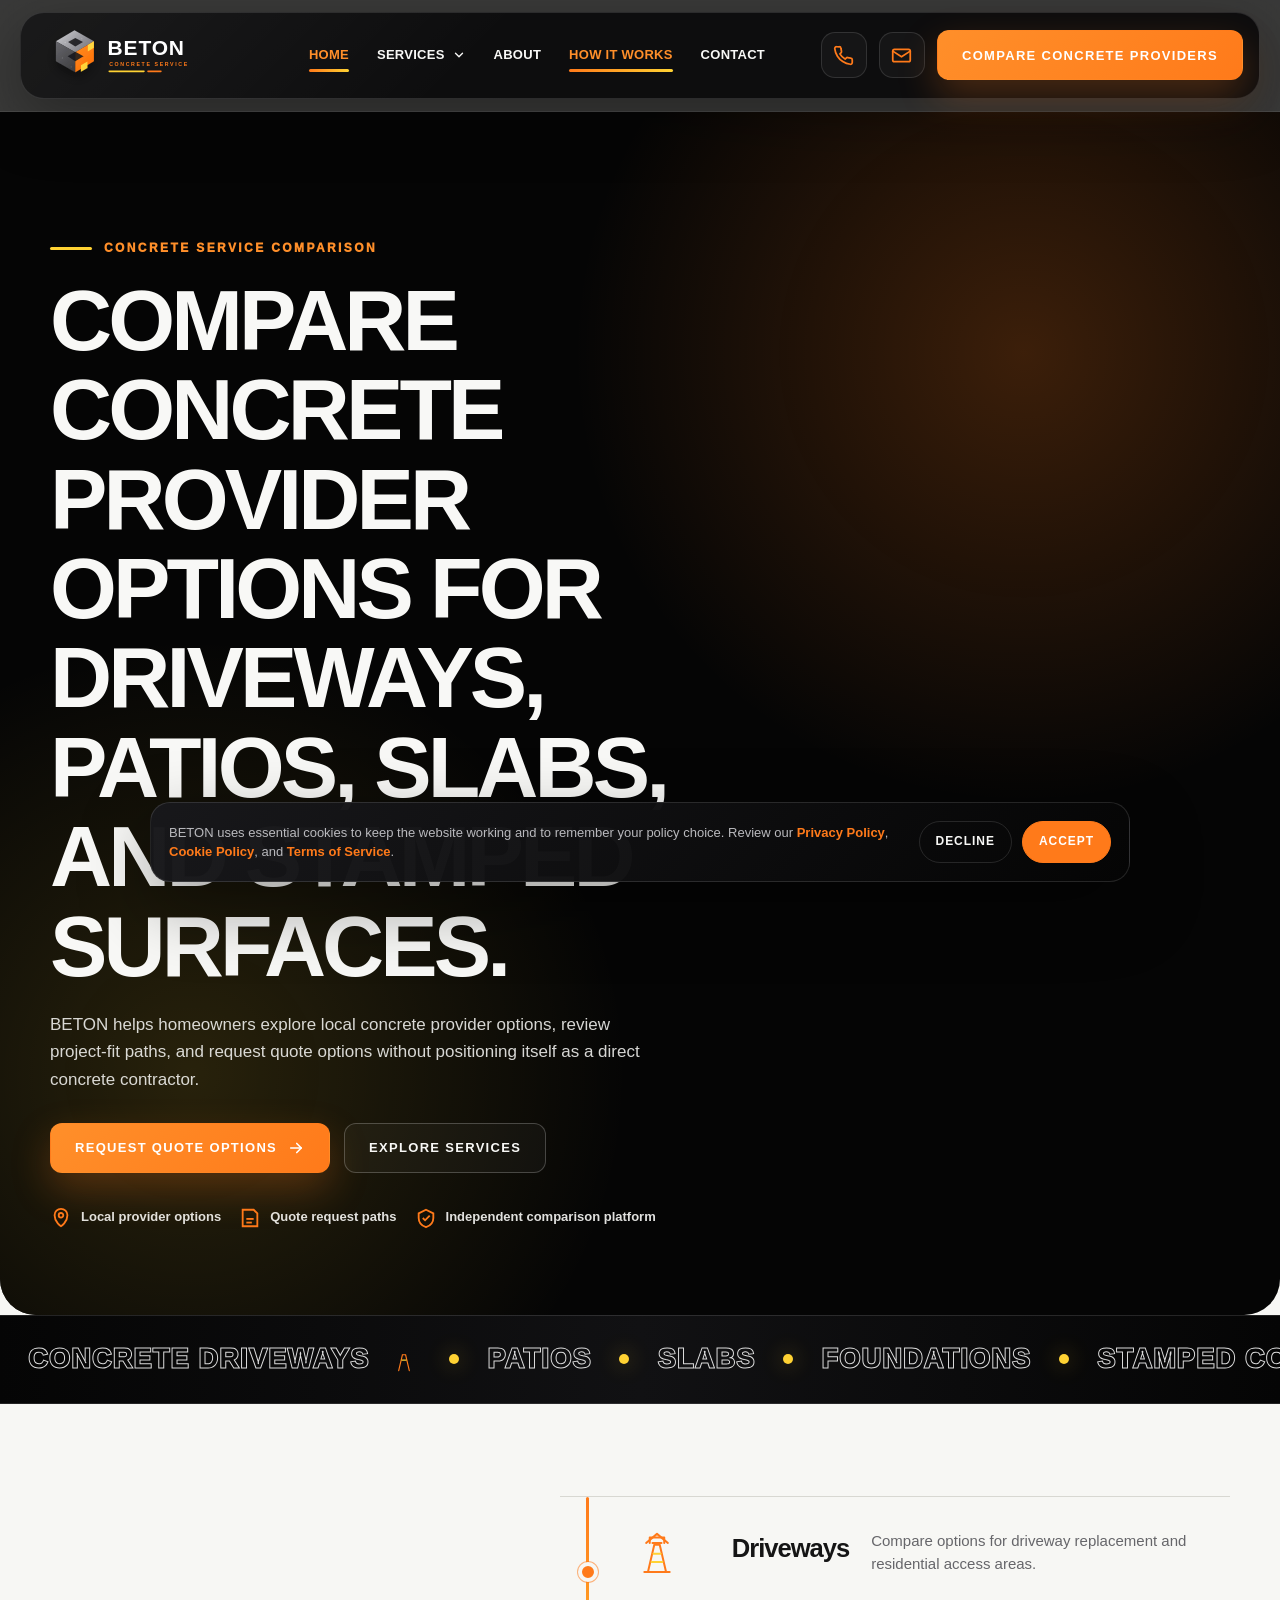
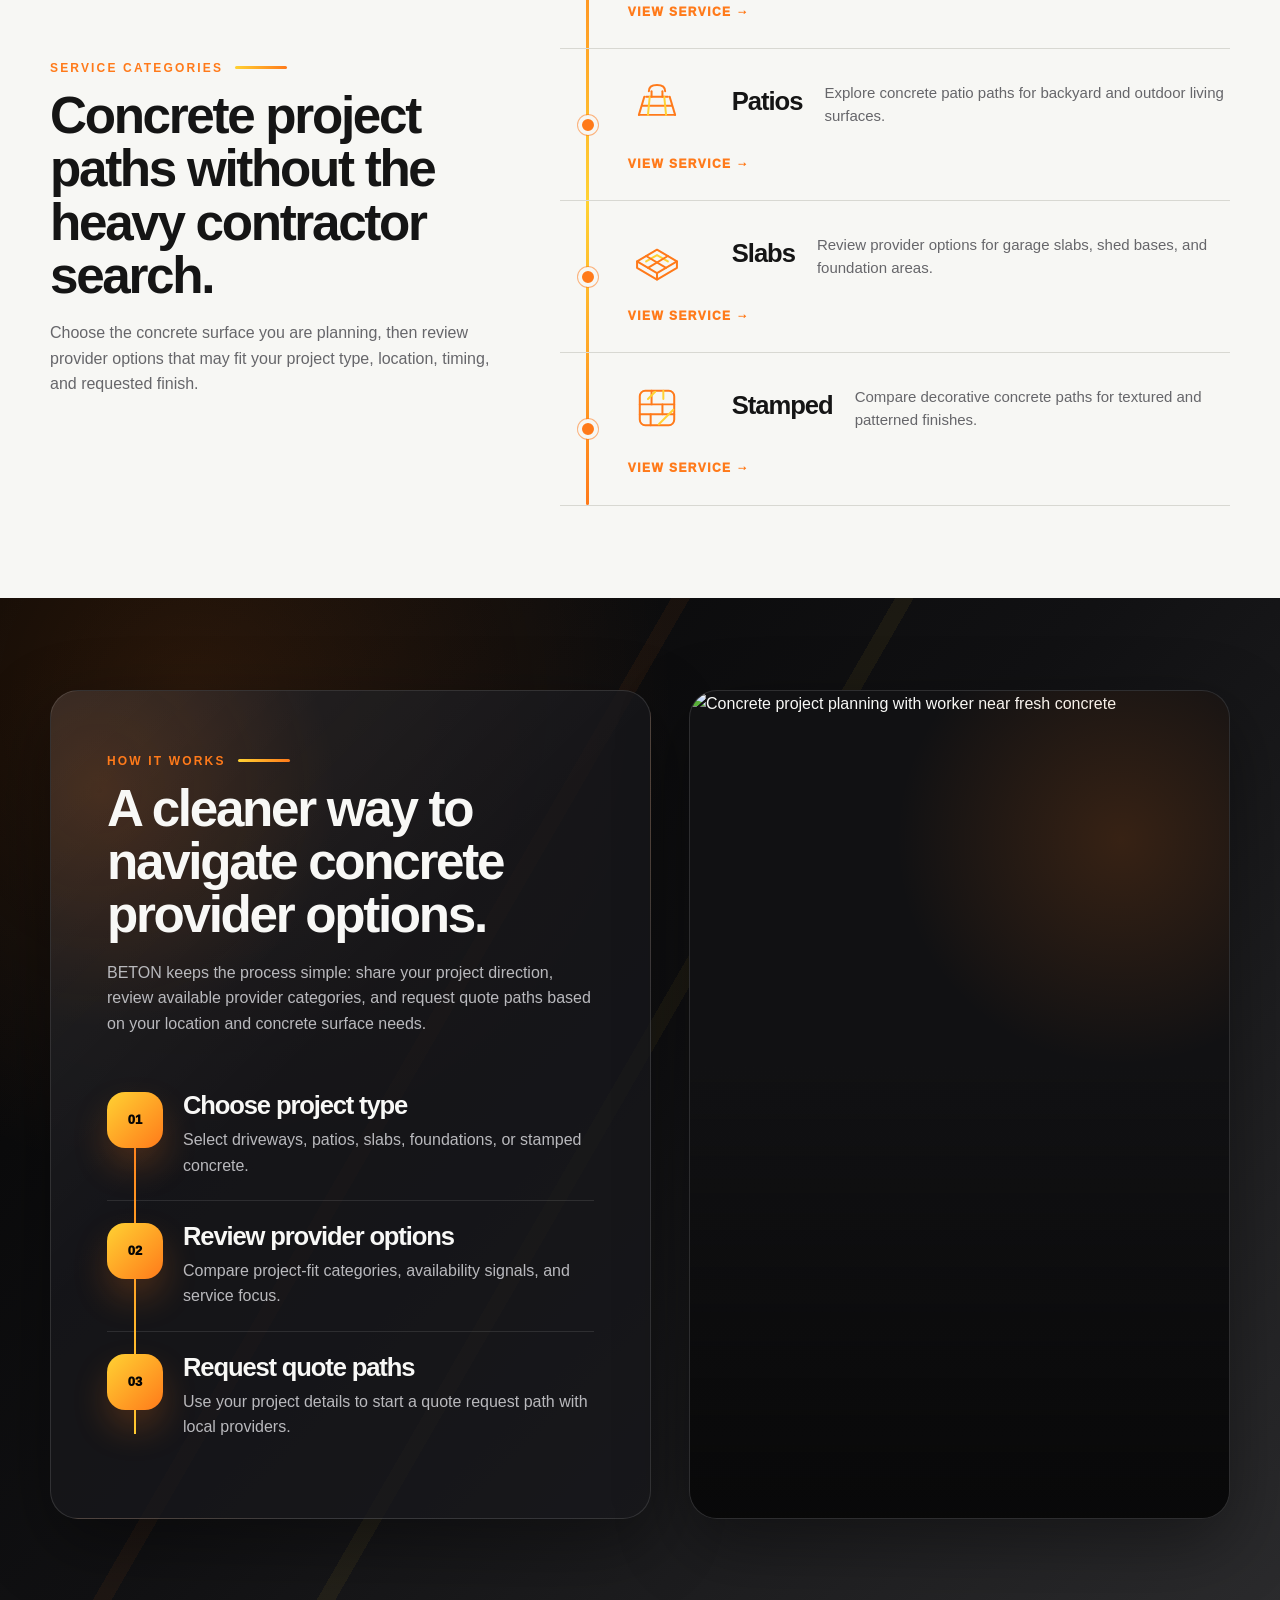
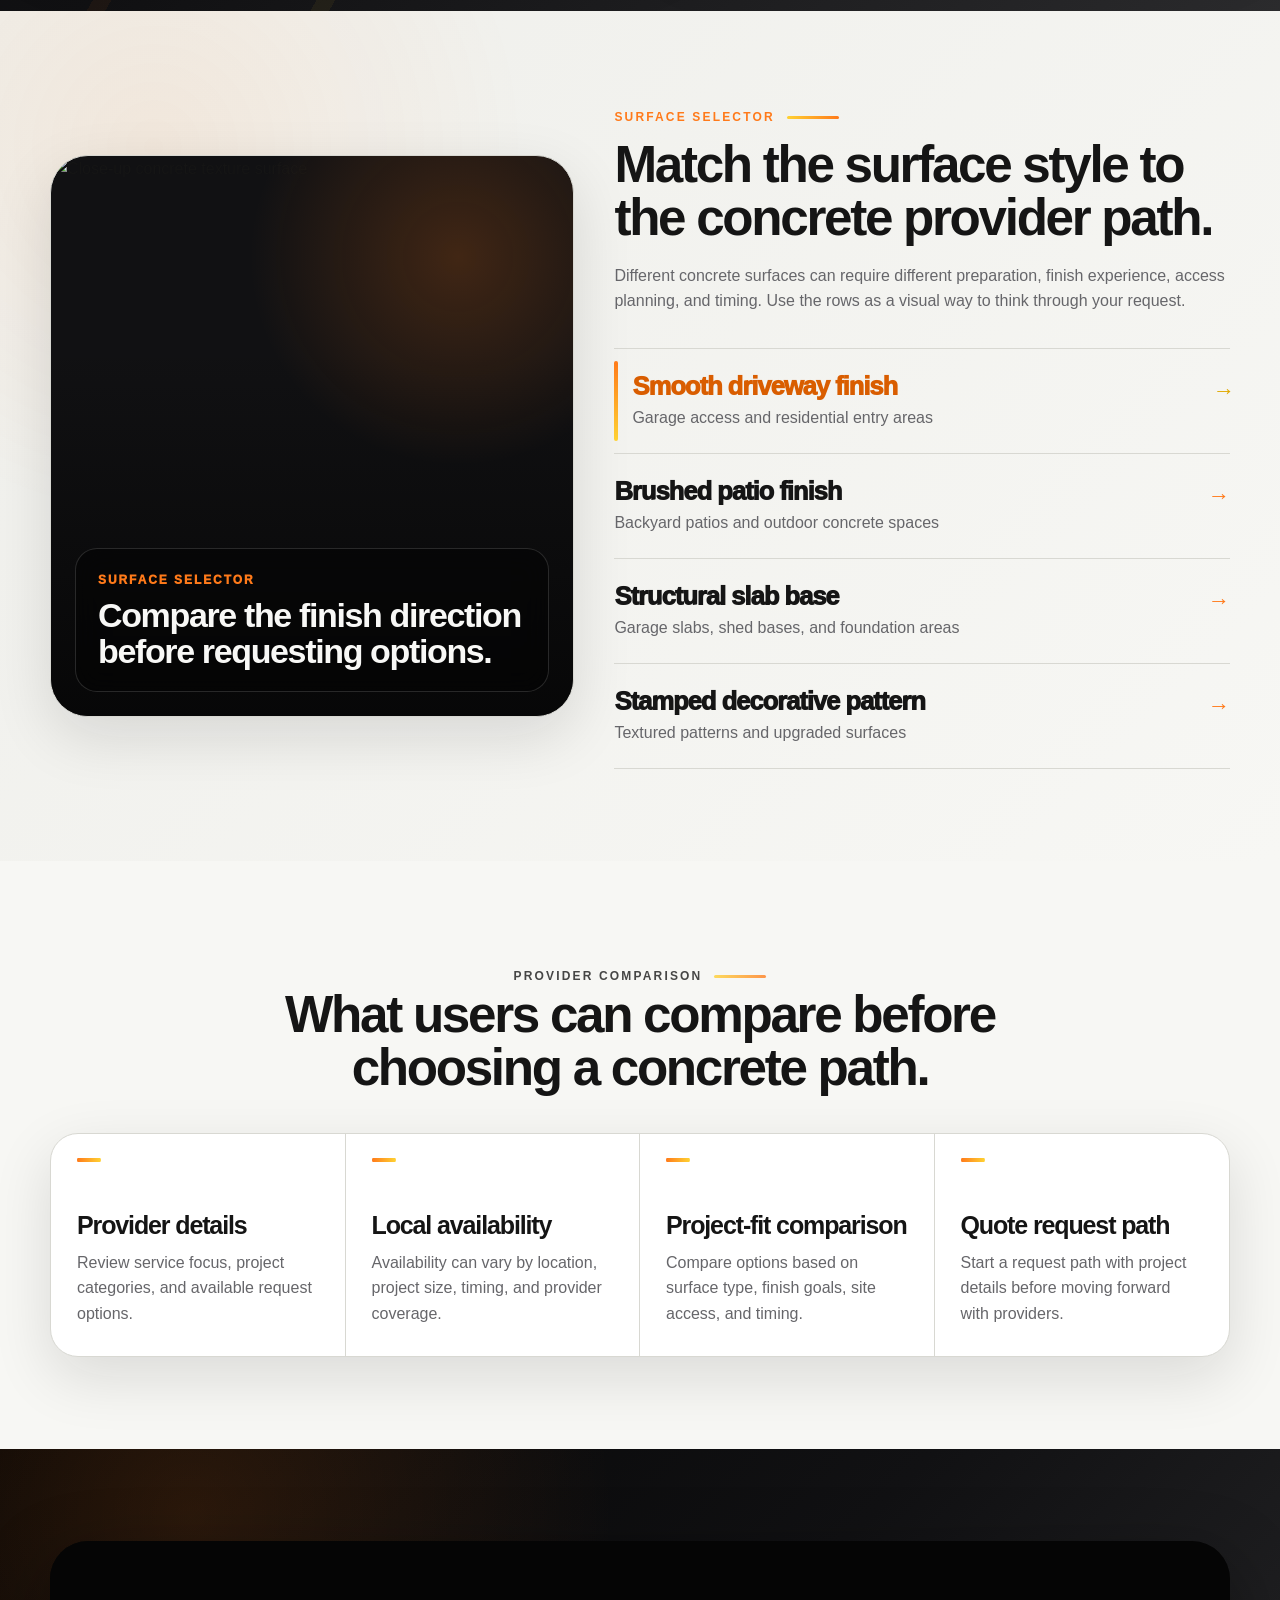
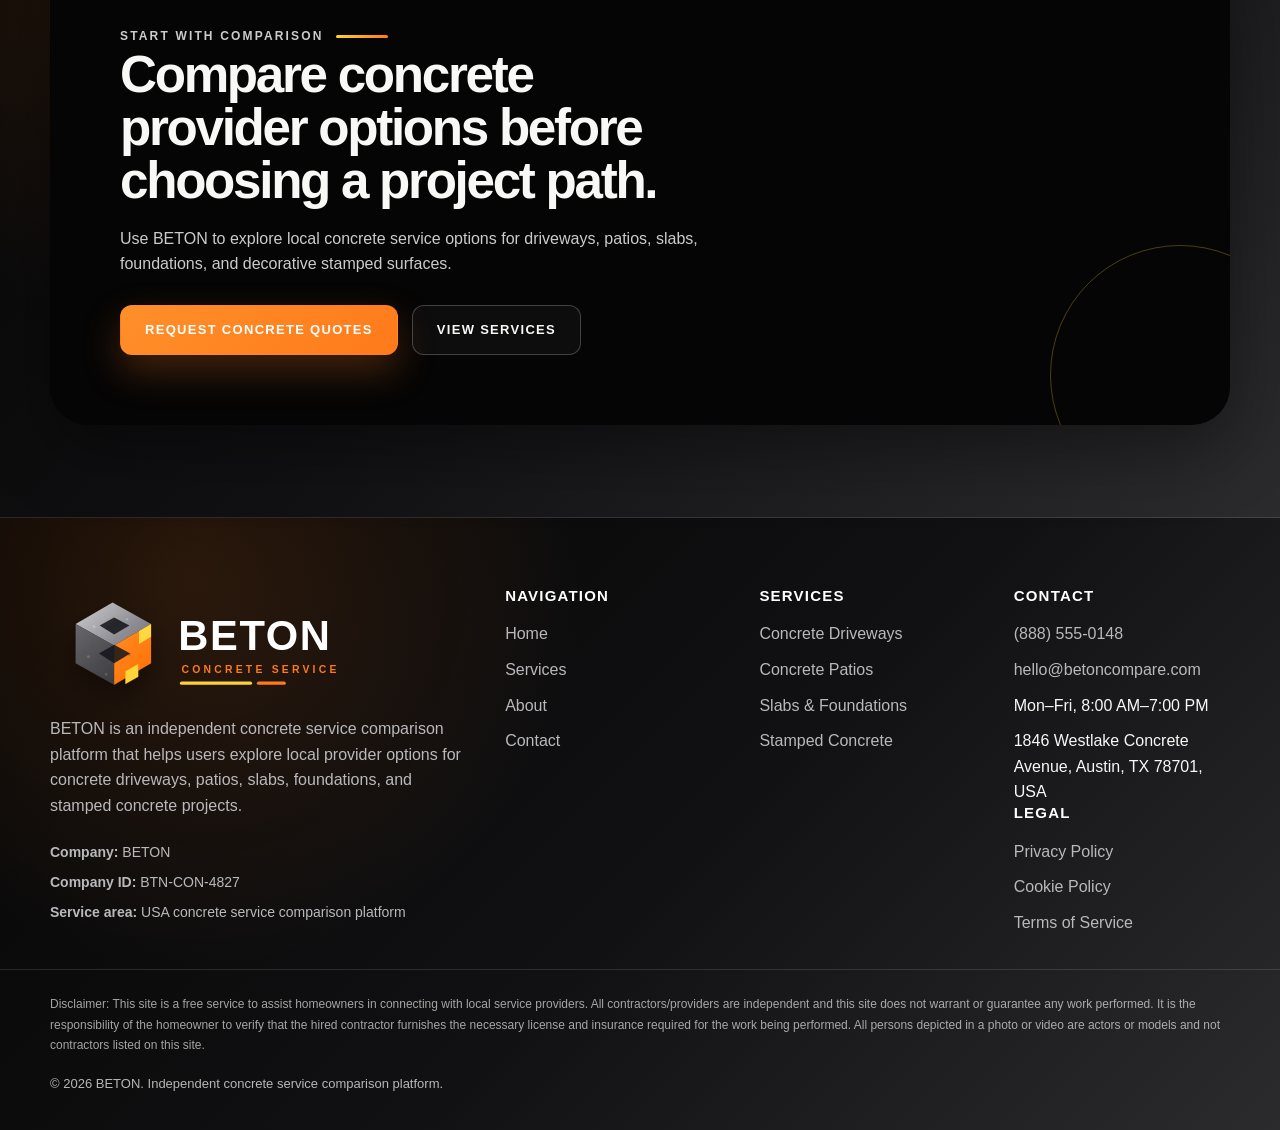
==== index.html @ c273b256 "add styles and js" ====
<!DOCTYPE html>
<html lang="en">

<head>
    <meta charset="UTF-8">
    <meta name="viewport" content="width=device-width, initial-scale=1.0">
    <title>BETON | Concrete Service Comparison Platform</title>
    <meta name="description"
        content="BETON is an independent concrete service comparison platform helping homeowners explore local provider options for driveways, patios, slabs, foundations, and stamped concrete.">

    <link rel="icon" href="assets/icons/favicon.svg" type="image/svg+xml">
    <link rel="stylesheet" href="css/style.css">
</head>

<body>
    <a class="skip-link" href="#main-content">Skip to content</a>

    <header class="site-header" aria-label="Main header">
        <div class="header-shell">
            <a class="site-logo" href="index.html" aria-label="BETON home">
                <img src="assets/icons/logo.svg" alt="BETON concrete service comparison platform logo">
            </a>

            <nav class="desktop-nav" aria-label="Main navigation">
                <a class="nav-link" href="index.html">Home</a>

                <div class="nav-dropdown">
                    <a class="nav-dropdown__button" href="services.html">
                        Services
                        <svg viewBox="0 0 24 24" aria-hidden="true">
                            <path d="M6 9L12 15L18 9" fill="none" stroke="currentColor" stroke-width="2.3"
                                stroke-linecap="round" stroke-linejoin="round" />
                        </svg>
                    </a>

                    <div class="nav-dropdown__menu" data-render-services="dropdown" aria-label="Concrete service links">
                    </div>
                </div>

                <a class="nav-link" href="about.html">About</a>
                <a class="nav-link" href="index.html#how-it-works">How It Works</a>
                <a class="nav-link" href="contact.html">Contact</a>
            </nav>

            <div class="header-actions">
                <a class="header-icon-btn" href="#" data-phone-link aria-label="Call BETON">
                    <svg viewBox="0 0 24 24" aria-hidden="true">
                        <path
                            d="M22 16.92V20A2 2 0 0 1 19.82 22A19.79 19.79 0 0 1 11.19 18.93A19.5 19.5 0 0 1 5.07 12.81A19.79 19.79 0 0 1 2 4.18A2 2 0 0 1 4 2H7.09A2 2 0 0 1 9.09 3.72L9.7 7.2A2 2 0 0 1 9.13 8.95L7.91 10.17A16 16 0 0 0 13.83 16.09L15.05 14.87A2 2 0 0 1 16.8 14.3L20.28 14.91A2 2 0 0 1 22 16.92Z"
                            fill="none" stroke="currentColor" stroke-width="2" stroke-linecap="round"
                            stroke-linejoin="round" />
                    </svg>
                </a>

                <a class="header-icon-btn header-icon-btn--mail" href="contact.html#contact-form"
                    aria-label="Go to contact form">
                    <svg viewBox="0 0 24 24" aria-hidden="true">
                        <path d="M4 5H20A2 2 0 0 1 22 7V17A2 2 0 0 1 20 19H4A2 2 0 0 1 2 17V7A2 2 0 0 1 4 5Z"
                            fill="none" stroke="currentColor" stroke-width="2" stroke-linecap="round"
                            stroke-linejoin="round" />
                        <path d="M22 7L12 13.5L2 7" fill="none" stroke="currentColor" stroke-width="2"
                            stroke-linecap="round" stroke-linejoin="round" />
                    </svg>
                </a>

                <a class="btn btn--primary header-cta" href="contact.html#contact-form">
                    <span data-phone-text>Compare Concrete Providers</span>
                </a>

                <button class="mobile-toggle" type="button" data-mobile-toggle aria-label="Open menu">
                    <span></span>
                </button>
            </div>
        </div>
    </header>

    <div class="mobile-menu" id="mobile-menu" aria-hidden="true">
        <div class="mobile-menu__top">
            <a class="mobile-menu__logo" href="index.html" aria-label="BETON home" data-menu-close>
                <img src="assets/icons/logo.svg" alt="BETON logo">
            </a>

            <button class="mobile-menu__close" type="button" data-mobile-close aria-label="Close menu">
                <svg viewBox="0 0 24 24" aria-hidden="true">
                    <path d="M6 6L18 18" fill="none" stroke="currentColor" stroke-width="2.4" stroke-linecap="round" />
                    <path d="M18 6L6 18" fill="none" stroke="currentColor" stroke-width="2.4" stroke-linecap="round" />
                </svg>
            </button>
        </div>

        <div class="mobile-menu__content">
            <nav class="mobile-menu__nav" aria-label="Mobile navigation">
                <a href="index.html" data-menu-close>Home</a>
                <a href="services.html" data-menu-close>Services</a>
                <a href="about.html" data-menu-close>About</a>
                <a href="contact.html" data-menu-close>Contact</a>
            </nav>

            <div class="mobile-menu__services">
                <p class="mobile-menu__label">Concrete services</p>
                <div class="mobile-menu__service-list" data-render-services="mobile"></div>
            </div>

            <div class="mobile-menu__contact">
                <a class="btn btn--primary" href="#" data-phone-link data-menu-close>
                    Call to Compare
                </a>
                <a class="btn btn--secondary" href="contact.html#contact-form" data-menu-close>
                    Request Options
                </a>
            </div>
        </div>
    </div>

    <main id="main-content">
        <section class="page-hero home-hero" aria-labelledby="home-hero-title">
            <div class="page-hero__inner">
                <div class="page-hero__content">
                    <span class="page-hero__kicker">Concrete service comparison</span>

                    <h1 id="home-hero-title">
                        Compare concrete provider options for driveways, patios, slabs, and stamped surfaces.
                    </h1>

                    <p>
                        BETON helps homeowners explore local concrete provider options, review project-fit paths,
                        and request quote options without positioning itself as a direct concrete contractor.
                    </p>

                    <div class="btn-group">
                        <a class="btn btn--primary" href="contact.html#contact-form">
                            Request Quote Options
                            <svg viewBox="0 0 24 24" aria-hidden="true">
                                <path d="M5 12H19" fill="none" stroke="currentColor" stroke-width="2.2"
                                    stroke-linecap="round" />
                                <path d="M13 6L19 12L13 18" fill="none" stroke="currentColor" stroke-width="2.2"
                                    stroke-linecap="round" stroke-linejoin="round" />
                            </svg>
                        </a>

                        <a class="btn btn--secondary" href="services.html">
                            Explore Services
                        </a>
                    </div>

                    <div class="hero-chips" aria-label="BETON platform highlights">
                        <span class="hero-chip">
                            <svg viewBox="0 0 24 24" aria-hidden="true">
                                <path d="M12 21S19 16.5 19 9A7 7 0 0 0 5 9C5 16.5 12 21 12 21Z" fill="none"
                                    stroke="currentColor" stroke-width="2" />
                                <path d="M12 11.5A2.5 2.5 0 1 0 12 6.5A2.5 2.5 0 0 0 12 11.5Z" fill="none"
                                    stroke="currentColor" stroke-width="2" />
                            </svg>
                            Local provider options
                        </span>

                        <span class="hero-chip">
                            <svg viewBox="0 0 24 24" aria-hidden="true">
                                <path d="M8 3H16L20 7V21H4V3H8Z" fill="none" stroke="currentColor" stroke-width="2" />
                                <path d="M8 13H16" fill="none" stroke="currentColor" stroke-width="2" />
                                <path d="M8 17H14" fill="none" stroke="currentColor" stroke-width="2" />
                            </svg>
                            Quote request paths
                        </span>

                        <span class="hero-chip">
                            <svg viewBox="0 0 24 24" aria-hidden="true">
                                <path d="M12 3L20 7V12C20 17 16.5 20.5 12 22C7.5 20.5 4 17 4 12V7L12 3Z" fill="none"
                                    stroke="currentColor" stroke-width="2" />
                                <path d="M8.5 12L11 14.5L16 9.5" fill="none" stroke="currentColor" stroke-width="2" />
                            </svg>
                            Independent comparison platform
                        </span>
                    </div>
                </div>
            </div>
        </section>

        <section class="concrete-marquee" aria-label="Concrete service marquee">
            <div class="concrete-marquee__track">
                <div class="concrete-marquee__group">
                    <div class="concrete-marquee__item">
                        <span>Concrete Driveways</span>
                        <svg viewBox="0 0 64 64" aria-hidden="true">
                            <path d="M22 54L29 24H35L42 54" fill="none" stroke="currentColor" stroke-width="2.2"
                                stroke-linecap="round" />
                            <path d="M28 34H36" fill="none" stroke="#FFD233" stroke-width="2.2"
                                stroke-linecap="round" />
                        </svg>
                    </div>
                    <span class="concrete-marquee__dot"></span>
                    <div class="concrete-marquee__item"><span>Patios</span></div>
                    <span class="concrete-marquee__dot"></span>
                    <div class="concrete-marquee__item"><span>Slabs</span></div>
                    <span class="concrete-marquee__dot"></span>
                    <div class="concrete-marquee__item"><span>Foundations</span></div>
                    <span class="concrete-marquee__dot"></span>
                    <div class="concrete-marquee__item"><span>Stamped Concrete</span></div>
                    <span class="concrete-marquee__dot"></span>
                    <div class="concrete-marquee__item"><span>Local Providers</span></div>
                </div>

                <div class="concrete-marquee__group" aria-hidden="true">
                    <div class="concrete-marquee__item">
                        <span>Concrete Driveways</span>
                        <svg viewBox="0 0 64 64" aria-hidden="true">
                            <path d="M22 54L29 24H35L42 54" fill="none" stroke="currentColor" stroke-width="2.2"
                                stroke-linecap="round" />
                            <path d="M28 34H36" fill="none" stroke="#FFD233" stroke-width="2.2"
                                stroke-linecap="round" />
                        </svg>
                    </div>
                    <span class="concrete-marquee__dot"></span>
                    <div class="concrete-marquee__item"><span>Patios</span></div>
                    <span class="concrete-marquee__dot"></span>
                    <div class="concrete-marquee__item"><span>Slabs</span></div>
                    <span class="concrete-marquee__dot"></span>
                    <div class="concrete-marquee__item"><span>Foundations</span></div>
                    <span class="concrete-marquee__dot"></span>
                    <div class="concrete-marquee__item"><span>Stamped Concrete</span></div>
                    <span class="concrete-marquee__dot"></span>
                    <div class="concrete-marquee__item"><span>Local Providers</span></div>
                </div>
            </div>
        </section>

        <section class="home-services-rail section section--light" aria-labelledby="services-rail-title">
            <div class="container">
                <div class="services-rail">
                    <div class="services-rail__intro">
                        <p class="section-kicker">Service categories</p>
                        <h2 id="services-rail-title">Concrete project paths without the heavy contractor search.</h2>
                        <p>
                            Choose the concrete surface you are planning, then review provider options that may fit
                            your project type, location, timing, and requested finish.
                        </p>
                    </div>

                    <div class="services-rail__line" aria-label="Concrete service category links">
                        <a class="rail-service" href="concrete-driveways.html">
                            <span class="service-icon">
                                <svg viewBox="0 0 64 64" aria-hidden="true">
                                    <path d="M22 54L29 24H35L42 54" />
                                    <path d="M18 54H46" />
                                    <path d="M28 34H36" class="icon-accent" />
                                    <path d="M26 43H38" class="icon-accent" />
                                    <path d="M20 22L32 12L44 22" />
                                    <path d="M24 22V16H40V22" />
                                    <path d="M27 22H37" />
                                </svg>
                            </span>
                            <strong>Driveways</strong>
                            <span>Compare options for driveway replacement and residential access areas.</span>
                            <em>View service →</em>
                        </a>

                        <a class="rail-service" href="concrete-patios.html">
                            <span class="service-icon">
                                <svg viewBox="0 0 64 64" aria-hidden="true">
                                    <path d="M12 44H52" />
                                    <path d="M16 34H48" />
                                    <path d="M20 24H44" />
                                    <path d="M18 24L12 44" />
                                    <path d="M46 24L52 44" />
                                    <path d="M24 24L22 44" class="icon-accent" />
                                    <path d="M40 24L42 44" class="icon-accent" />
                                    <path d="M23 18C23 14 26 11 32 11C38 11 41 14 41 18" />
                                    <path d="M26 18V24" />
                                    <path d="M38 18V24" />
                                </svg>
                            </span>
                            <strong>Patios</strong>
                            <span>Explore concrete patio paths for backyard and outdoor living surfaces.</span>
                            <em>View service →</em>
                        </a>

                        <a class="rail-service" href="slabs-foundations.html">
                            <span class="service-icon">
                                <svg viewBox="0 0 64 64" aria-hidden="true">
                                    <path d="M10 38L32 25L54 38L32 51L10 38Z" />
                                    <path d="M10 38V45L32 58L54 45V38" />
                                    <path d="M20 38L32 31L44 38" class="icon-accent" />
                                    <path d="M22 45L44 32" />
                                    <path d="M32 51V58" />
                                    <path d="M42 45L20 32" />
                                </svg>
                            </span>
                            <strong>Slabs</strong>
                            <span>Review provider options for garage slabs, shed bases, and foundation areas.</span>
                            <em>View service →</em>
                        </a>

                        <a class="rail-service" href="stamped-concrete.html">
                            <span class="service-icon">
                                <svg viewBox="0 0 64 64" aria-hidden="true">
                                    <rect x="13" y="13" width="38" height="38" rx="6" />
                                    <path d="M13 28H51" />
                                    <path d="M13 39H51" />
                                    <path d="M26 13V28" />
                                    <path d="M38 28V39" />
                                    <path d="M25 39V51" />
                                    <path d="M39 13V22" class="icon-accent" />
                                    <path d="M22 22L30 14" class="icon-accent" />
                                    <path d="M34 50L50 34" class="icon-accent" />
                                </svg>
                            </span>
                            <strong>Stamped</strong>
                            <span>Compare decorative concrete paths for textured and patterned finishes.</span>
                            <em>View service →</em>
                        </a>
                    </div>
                </div>
            </div>
        </section>

        <section class="project-match section section--dark" id="how-it-works" aria-labelledby="project-match-title">
            <div class="container">
                <div class="project-match__grid">
                    <div class="project-match__content">
                        <p class="section-kicker">How it works</p>
                        <h2 id="project-match-title">A cleaner way to navigate concrete provider options.</h2>
                        <p>
                            BETON keeps the process simple: share your project direction, review available provider
                            categories, and request quote paths based on your location and concrete surface needs.
                        </p>

                        <div class="match-steps" data-scroll-fill>
                            <article class="match-step">
                                <span>01</span>
                                <div>
                                    <h3>Choose project type</h3>
                                    <p>Select driveways, patios, slabs, foundations, or stamped concrete.</p>
                                </div>
                            </article>

                            <article class="match-step">
                                <span>02</span>
                                <div>
                                    <h3>Review provider options</h3>
                                    <p>Compare project-fit categories, availability signals, and service focus.</p>
                                </div>
                            </article>

                            <article class="match-step">
                                <span>03</span>
                                <div>
                                    <h3>Request quote paths</h3>
                                    <p>Use your project details to start a quote request path with local providers.</p>
                                </div>
                            </article>
                        </div>
                    </div>

                    <div class="project-match__photo image-card">
                        <img src="assets/images/concrete-worker.jpg"
                            alt="Concrete project planning with worker near fresh concrete">
                    </div>
                </div>
            </div>
        </section>

        <section class="surface-selector section section--soft" aria-labelledby="surface-selector-title">
            <div class="container">
                <div class="surface-selector__grid">
                    <div class="surface-selector__visual">
                        <img src="assets/images/concrete-texture.jpg" alt="Close-up concrete texture surface"
                            data-selector-image>
                        <div class="surface-selector__caption">
                            <span data-selector-label>Surface selector</span>
                            <strong data-selector-title>Compare the finish direction before requesting options.</strong>
                        </div>
                    </div>

                    <div class="surface-selector__content">
                        <p class="section-kicker">Surface selector</p>
                        <h2 id="surface-selector-title">Match the surface style to the concrete provider path.</h2>
                        <p>
                            Different concrete surfaces can require different preparation, finish experience,
                            access planning, and timing. Use the rows as a visual way to think through your request.
                        </p>

                        <div class="surface-options" aria-label="Concrete surface options">
                            <button class="surface-option is-active" type="button"
                                data-image="assets/images/driveway-card.jpg" data-title="Smooth driveway finish"
                                data-label="Driveway finish">
                                <span>Smooth driveway finish</span>
                                <em>Garage access and residential entry areas</em>
                            </button>

                            <button class="surface-option" type="button" data-image="assets/images/patio-card.jpg"
                                data-title="Brushed patio finish" data-label="Patio finish">
                                <span>Brushed patio finish</span>
                                <em>Backyard patios and outdoor concrete spaces</em>
                            </button>

                            <button class="surface-option" type="button" data-image="assets/images/slab-card.jpg"
                                data-title="Structural slab base" data-label="Slab base">
                                <span>Structural slab base</span>
                                <em>Garage slabs, shed bases, and foundation areas</em>
                            </button>

                            <button class="surface-option" type="button" data-image="assets/images/stamped-card.jpg"
                                data-title="Stamped decorative pattern" data-label="Decorative finish">
                                <span>Stamped decorative pattern</span>
                                <em>Textured patterns and upgraded surfaces</em>
                            </button>
                        </div>
                    </div>
                </div>
            </div>
        </section>

        <section class="verification-strip section section--light" aria-labelledby="verification-title">
            <div class="container">
                <div class="section-heading section-heading--center">
                    <p class="section-kicker">Provider comparison</p>
                    <h2 id="verification-title">What users can compare before choosing a concrete path.</h2>
                </div>

                <div class="verification-line" aria-label="Provider comparison factors">
                    <article>
                        <h3>Provider details</h3>
                        <p>Review service focus, project categories, and available request options.</p>
                    </article>

                    <article>
                        <h3>Local availability</h3>
                        <p>Availability can vary by location, project size, timing, and provider coverage.</p>
                    </article>

                    <article>
                        <h3>Project-fit comparison</h3>
                        <p>Compare options based on surface type, finish goals, site access, and timing.</p>
                    </article>

                    <article>
                        <h3>Quote request path</h3>
                        <p>Start a request path with project details before moving forward with providers.</p>
                    </article>
                </div>
            </div>
        </section>

        <section class="section section--dark" aria-labelledby="home-cta-title">
            <div class="container">
                <div class="cta-card home-cta-card">
                    <div class="cta-card__content">
                        <p class="section-kicker">Start with comparison</p>
                        <h2 id="home-cta-title">Compare concrete provider options before choosing a project path.</h2>
                        <p>
                            Use BETON to explore local concrete service options for driveways, patios,
                            slabs, foundations, and decorative stamped surfaces.
                        </p>

                        <div class="btn-group">
                            <a class="btn btn--primary" href="contact.html#contact-form">
                                Request Concrete Quotes
                            </a>
                            <a class="btn btn--secondary" href="services.html">
                                View Services
                            </a>
                        </div>
                    </div>
                </div>
            </div>
        </section>
    </main>

    <footer class="site-footer" aria-label="Website footer">
        <div class="footer-main">
            <div class="container">
                <div class="footer-grid">
                    <div class="footer-brand">
                        <a class="footer-logo" href="index.html" aria-label="BETON home">
                            <img src="assets/icons/logo.svg" alt="BETON logo">
                        </a>

                        <p class="footer-description" data-config="footer.description">
                            BETON is an independent concrete service comparison platform that helps users explore local
                            provider options.
                        </p>

                        <div class="footer-meta">
                            <span><strong>Company:</strong> <span data-config="company.name">BETON</span></span>
                            <span><strong>Company ID:</strong> <span
                                    data-config="company.companyId">BTN-CON-4827</span></span>
                            <span><strong>Service area:</strong> <span data-config="company.serviceArea">USA concrete
                                    service comparison platform</span></span>
                        </div>
                    </div>

                    <div class="footer-column">
                        <h3>Navigation</h3>
                        <ul class="footer-list">
                            <li><a href="index.html">Home</a></li>
                            <li><a href="services.html">Services</a></li>
                            <li><a href="about.html">About</a></li>
                            <li><a href="contact.html">Contact</a></li>
                        </ul>
                    </div>

                    <div class="footer-column">
                        <h3>Services</h3>
                        <ul class="footer-list" data-render-services="footer"></ul>
                    </div>

                    <div class="footer-column">
                        <h3>Contact</h3>
                        <ul class="footer-list">
                            <li>
                                <a class="footer-contact-link" href="#" data-phone-link>
                                    <span data-config="contact.phoneDisplay">(888) 555-0148</span>
                                </a>
                            </li>
                            <li>
                                <a class="footer-contact-link" href="#" data-email-link>
                                    <span data-config="contact.email">hello@betoncompare.com</span>
                                </a>
                            </li>
                            <li>
                                <span data-config="contact.supportHours">Mon–Fri, 8:00 AM–7:00 PM</span>
                            </li>
                            <li>
                                <span data-config="company.address">1846 Westlake Concrete Avenue, Austin, TX 78701,
                                    USA</span>
                            </li>
                        </ul>

                        <h3 class="footer-legal-title">Legal</h3>
                        <ul class="footer-list" data-render-legal-links></ul>
                    </div>
                </div>
            </div>
        </div>

        <div class="footer-bottom">
            <div class="container">
                <p class="footer-disclaimer" data-config="footer.disclaimer">
                    Disclaimer: This site is a free service to assist homeowners in connecting with local service
                    providers. All contractors/providers are independent and this site does not warrant or guarantee any
                    work performed. It is the responsibility of the homeowner to verify that the hired contractor
                    furnishes the necessary license and insurance required for the work being performed. All persons
                    depicted in a photo or video are actors or models and not contractors listed on this site.
                </p>

                <p class="footer-copy">
                    © <span data-current-year></span> <span data-config="company.name">BETON</span>. Independent
                    concrete service comparison platform.
                </p>
            </div>
        </div>
    </footer>

    <script src="js/config.js"></script>
    <script src="js/main.js"></script>
    <script src="js/home.js"></script>
</body>

</html>
---- css/style.css ----
@import url("./home.css");
@import url("./services.css");
@import url("./about.css");
@import url("./contact.css");
@import url("./service-page.css");
@import url("./legal.css");

:root {
    /* Dark base */
    --color-black: #050505;
    --color-black-soft: #0B0B0C;
    --color-dark: #111113;
    --color-dark-card: #18181B;
    --color-dark-muted: #222226;

    /* Concrete grays */
    --color-concrete-deep: #2B2B2D;
    --color-concrete: #4A4A4D;
    --color-concrete-medium: #6B6B70;
    --color-concrete-light: #A6A6AA;
    --color-concrete-soft: #D7D7DA;

    /* Light sections */
    --color-white: #FFFFFF;
    --color-light: #F7F7F4;
    --color-light-soft: #EFEFEB;
    --color-light-concrete: #E5E5E0;
    --color-border-light: #D8D8D2;

    /* Orange accent */
    --color-orange: #FF7A1A;
    --color-orange-bright: #FF8F2A;
    --color-orange-deep: #D95D00;
    --color-orange-soft: #FFE1C7;

    /* Yellow accent */
    --color-yellow: #FFD233;
    --color-yellow-bright: #FFE45C;
    --color-yellow-deep: #E0A900;
    --color-yellow-soft: #FFF4BF;

    /* Text */
    --color-text-dark: #151515;
    --color-text-muted: #66666A;
    --color-text-light: #F8F8F6;
    --color-text-light-muted: #B9B9BD;

    /* Borders and shadows */
    --color-border-dark: rgba(255, 255, 255, 0.12);
    --color-border-soft: rgba(5, 5, 5, 0.12);
    --shadow-dark: 0 24px 70px rgba(0, 0, 0, 0.38);
    --shadow-soft: 0 20px 60px rgba(17, 17, 19, 0.12);

    --container: 1180px;
    --header-height: 82px;
    --radius-sm: 12px;
    --radius-md: 18px;
    --radius-lg: 28px;
    --radius-xl: 38px;
    --transition: 220ms ease;
}

*,
*::before,
*::after {
    box-sizing: border-box;
}

html {
    overflow-x: hidden;
    scroll-behavior: smooth;
    -webkit-text-size-adjust: 100%;
}

body {
    margin: 0;
    overflow-x: hidden;
    font-family: Inter, Arial, Helvetica, sans-serif;
    font-size: 16px;
    line-height: 1.6;
    color: var(--color-text-dark);
    background: var(--color-light);
}

body.menu-open {
    overflow: hidden;
}

img,
svg,
video {
    max-width: 100%;
    display: block;
}

img {
    height: auto;
}

a {
    color: inherit;
    text-decoration: none;
}

button,
input,
textarea,
select {
    font: inherit;
}

button {
    cursor: pointer;
}

::selection {
    color: var(--color-black);
    background: var(--color-yellow);
}

.skip-link {
    position: fixed;
    top: 14px;
    left: 14px;
    z-index: 9999;
    transform: translateY(-140%);
    padding: 12px 16px;
    border-radius: 999px;
    color: var(--color-black);
    background: var(--color-yellow);
    font-weight: 800;
    transition: transform var(--transition);
}

.skip-link:focus {
    transform: translateY(0);
}

:focus-visible {
    outline: 3px solid rgba(255, 210, 51, 0.9);
    outline-offset: 4px;
}

.container {
    width: min(100% - 40px, var(--container));
    margin-inline: auto;
}

.section {
    position: relative;
    padding: 92px 0;
}

.section--dark {
    color: var(--color-text-light);
    background:
        radial-gradient(circle at 15% 10%, rgba(255, 122, 26, 0.14), transparent 34%),
        linear-gradient(135deg, var(--color-black), var(--color-dark) 48%, var(--color-concrete-deep));
}

.section--light {
    color: var(--color-text-dark);
    background: var(--color-light);
}

.section--soft {
    color: var(--color-text-dark);
    background:
        radial-gradient(circle at 12% 16%, rgba(255, 122, 26, 0.08), transparent 28%),
        linear-gradient(135deg, var(--color-light-soft), var(--color-light));
}

.section-kicker {
    display: inline-flex;
    align-items: center;
    gap: 12px;
    margin: 0 0 14px;
    color: var(--color-orange);
    font-size: 12px;
    font-weight: 900;
    line-height: 1.2;
    letter-spacing: 0.18em;
    text-transform: uppercase;
}

.section-kicker::after {
    content: "";
    width: 52px;
    height: 3px;
    border-radius: 999px;
    background: linear-gradient(90deg, var(--color-yellow), var(--color-orange));
}

.section-heading {
    max-width: 760px;
    margin-bottom: 38px;
}

.section-heading--center {
    margin-inline: auto;
    text-align: center;
}

.section-heading--center .section-kicker {
    justify-content: center;
}

.section-heading h1,
.section-heading h2,
.section-heading h3 {
    margin: 0;
}

.section-heading p {
    margin: 16px 0 0;
    color: inherit;
    opacity: 0.78;
}

h1,
h2,
h3,
h4 {
    color: inherit;
    line-height: 1.04;
    letter-spacing: -0.045em;
}

h1 {
    font-size: clamp(42px, 7vw, 86px);
}

h2 {
    font-size: clamp(30px, 4vw, 56px);
}

h3 {
    font-size: clamp(20px, 2vw, 28px);
}

p {
    margin-top: 0;
}

.text-muted {
    color: var(--color-text-muted);
}

.text-light-muted {
    color: var(--color-text-light-muted);
}

/* =========================
   Header
========================= */

.site-header {
    position: sticky;
    top: 0;
    z-index: 1000;
    padding: 12px 0;
    background: rgba(5, 5, 5, 0.78);
    border-bottom: 1px solid rgba(255, 255, 255, 0.08);
    backdrop-filter: blur(18px);
}

.header-shell {
    width: min(100% - 40px, 1240px);
    min-height: 70px;
    margin-inline: auto;
    padding: 10px 16px 10px 22px;
    display: grid;
    grid-template-columns: auto 1fr auto;
    align-items: center;
    gap: 22px;
    border: 1px solid var(--color-border-dark);
    border-radius: 24px;
    background:
        linear-gradient(135deg, rgba(255, 255, 255, 0.055), transparent 38%),
        rgba(11, 11, 12, 0.94);
    box-shadow: 0 18px 60px rgba(0, 0, 0, 0.34);
}

.site-logo {
    display: inline-flex;
    align-items: center;
    width: 210px;
    min-width: 180px;
}

.site-logo img {
    width: 100%;
    height: auto;
}

.desktop-nav {
    display: flex;
    justify-content: center;
    align-items: center;
    gap: 28px;
}

.nav-link,
.nav-dropdown__button {
    position: relative;
    display: inline-flex;
    align-items: center;
    gap: 7px;
    padding: 12px 0;
    color: var(--color-text-light);
    background: transparent;
    border: 0;
    font-size: 13px;
    font-weight: 850;
    letter-spacing: 0.02em;
    text-transform: uppercase;
    transition: color var(--transition);
}

.nav-link::after,
.nav-dropdown__button::after {
    content: "";
    position: absolute;
    left: 0;
    bottom: 6px;
    width: 0;
    height: 3px;
    border-radius: 999px;
    background: linear-gradient(90deg, var(--color-orange), var(--color-yellow));
    transition: width var(--transition);
}

.nav-link:hover,
.nav-link.is-active,
.nav-dropdown:hover .nav-dropdown__button,
.nav-dropdown__button:hover {
    color: var(--color-orange-bright);
}

.nav-link:hover::after,
.nav-link.is-active::after,
.nav-dropdown:hover .nav-dropdown__button::after,
.nav-dropdown__button:hover::after {
    width: 100%;
}

.nav-dropdown {
    position: relative;
}

.nav-dropdown__button svg {
    width: 14px;
    height: 14px;
    transition: transform var(--transition);
}

.nav-dropdown:hover .nav-dropdown__button svg,
.nav-dropdown:focus-within .nav-dropdown__button svg {
    transform: rotate(180deg);
}

.nav-dropdown__menu {
    position: absolute;
    top: calc(100% + 12px);
    left: 50%;
    width: min(560px, calc(100vw - 48px));
    padding: 18px;
    display: grid;
    grid-template-columns: repeat(2, minmax(0, 1fr));
    gap: 10px;
    color: var(--color-text-light);
    background:
        radial-gradient(circle at 85% 10%, rgba(255, 122, 26, 0.18), transparent 30%),
        linear-gradient(135deg, rgba(24, 24, 27, 0.98), rgba(5, 5, 5, 0.98));
    border: 1px solid rgba(255, 122, 26, 0.32);
    border-radius: 20px;
    box-shadow: var(--shadow-dark);
    opacity: 0;
    visibility: hidden;
    transform: translate(-50%, 10px);
    pointer-events: none;
    transition:
        opacity var(--transition),
        visibility var(--transition),
        transform var(--transition);
}

.nav-dropdown::after {
    content: "";
    position: absolute;
    left: -20px;
    right: -20px;
    top: 100%;
    height: 22px;
}

.nav-dropdown:hover .nav-dropdown__menu,
.nav-dropdown:focus-within .nav-dropdown__menu {
    opacity: 1;
    visibility: visible;
    transform: translate(-50%, 0);
    pointer-events: auto;
}

.dropdown-service {
    position: relative;
    min-height: 108px;
    padding: 18px 16px;
    display: grid;
    grid-template-columns: 52px 1fr;
    gap: 14px;
    overflow: hidden;
    border-radius: 16px;
    border: 1px solid rgba(255, 255, 255, 0.09);
    background: rgba(255, 255, 255, 0.035);
    transition:
        border-color var(--transition),
        background var(--transition),
        transform var(--transition);
}

.dropdown-service:hover {
    transform: translateY(-2px);
    border-color: rgba(255, 122, 26, 0.62);
    background: rgba(255, 122, 26, 0.08);
}

.dropdown-service strong {
    display: block;
    margin-bottom: 4px;
    font-size: 14px;
    line-height: 1.25;
}

.dropdown-service span {
    display: block;
    color: var(--color-text-light-muted);
    font-size: 13px;
    line-height: 1.45;
}

.header-actions {
    display: inline-flex;
    align-items: center;
    justify-content: flex-end;
    gap: 12px;
}

.header-icon-btn {
    width: 46px;
    height: 46px;
    display: inline-grid;
    place-items: center;
    color: var(--color-orange);
    border: 1px solid var(--color-border-dark);
    border-radius: 14px;
    background: rgba(255, 255, 255, 0.035);
    transition:
        color var(--transition),
        border-color var(--transition),
        transform var(--transition),
        background var(--transition);
}

.header-icon-btn:hover {
    color: var(--color-yellow);
    border-color: rgba(255, 122, 26, 0.7);
    background: rgba(255, 122, 26, 0.09);
    transform: translateY(-2px);
}

.header-icon-btn svg {
    width: 21px;
    height: 21px;
}

.mobile-toggle {
    display: none;
    width: 46px;
    height: 46px;
    place-items: center;
    color: var(--color-text-light);
    border: 1px solid var(--color-border-dark);
    border-radius: 14px;
    background: rgba(255, 255, 255, 0.04);
}

.mobile-toggle span {
    position: relative;
    width: 22px;
    height: 2px;
    border-radius: 999px;
    background: currentColor;
}

.mobile-toggle span::before,
.mobile-toggle span::after {
    content: "";
    position: absolute;
    left: 0;
    width: 22px;
    height: 2px;
    border-radius: 999px;
    background: currentColor;
    transition:
        transform var(--transition),
        top var(--transition);
}

.mobile-toggle span::before {
    top: -7px;
}

.mobile-toggle span::after {
    top: 7px;
}

.mobile-toggle[aria-expanded="true"] span {
    background: transparent;
}

.mobile-toggle[aria-expanded="true"] span::before {
    top: 0;
    transform: rotate(45deg);
}

.mobile-toggle[aria-expanded="true"] span::after {
    top: 0;
    transform: rotate(-45deg);
}

/* =========================
   Mobile menu
========================= */

.mobile-menu {
    position: fixed;
    inset: 0;
    z-index: 1500;
    display: grid;
    grid-template-rows: auto 1fr;
    color: var(--color-text-light);
    background:
        radial-gradient(circle at 80% 8%, rgba(255, 122, 26, 0.22), transparent 32%),
        radial-gradient(circle at 12% 88%, rgba(255, 210, 51, 0.12), transparent 28%),
        linear-gradient(135deg, var(--color-black), var(--color-dark) 55%, var(--color-concrete-deep));
    opacity: 0;
    visibility: hidden;
    pointer-events: none;
    transform: translateY(-10px);
    transition:
        opacity var(--transition),
        visibility var(--transition),
        transform var(--transition);
}

.mobile-menu.is-open {
    opacity: 1;
    visibility: visible;
    pointer-events: auto;
    transform: translateY(0);
}

.mobile-menu__top {
    width: min(100% - 36px, var(--container));
    margin: 16px auto 0;
    padding: 12px 0 18px;
    display: flex;
    align-items: center;
    justify-content: space-between;
    border-bottom: 1px solid var(--color-border-dark);
}

.mobile-menu__logo {
    width: 180px;
}

.mobile-menu__close {
    width: 48px;
    height: 48px;
    display: grid;
    place-items: center;
    color: var(--color-text-light);
    border: 1px solid var(--color-border-dark);
    border-radius: 14px;
    background: rgba(255, 255, 255, 0.05);
}

.mobile-menu__close svg {
    width: 22px;
    height: 22px;
}

.mobile-menu__content {
    width: min(100% - 36px, var(--container));
    margin-inline: auto;
    padding: 30px 0 44px;
    overflow-y: auto;
}

.mobile-menu__nav {
    display: grid;
    gap: 8px;
}

.mobile-menu__nav a {
    padding: 14px 0;
    display: flex;
    align-items: center;
    justify-content: space-between;
    color: var(--color-text-light);
    border-bottom: 1px solid rgba(255, 255, 255, 0.1);
    font-size: clamp(24px, 8vw, 44px);
    font-weight: 900;
    line-height: 1;
    letter-spacing: -0.05em;
}

.mobile-menu__nav a::after {
    content: "→";
    color: var(--color-orange);
    font-size: 22px;
    transition: transform var(--transition), color var(--transition);
}

.mobile-menu__nav a:hover::after {
    color: var(--color-yellow);
    transform: translateX(4px);
}

.mobile-menu__services {
    margin-top: 28px;
}

.mobile-menu__label {
    margin: 0 0 12px;
    color: var(--color-orange);
    font-size: 12px;
    font-weight: 900;
    letter-spacing: 0.18em;
    text-transform: uppercase;
}

.mobile-menu__service-list {
    display: grid;
    gap: 10px;
}

.mobile-menu__service-list a {
    padding: 15px;
    display: grid;
    grid-template-columns: 40px 1fr;
    gap: 14px;
    align-items: center;
    border: 1px solid var(--color-border-dark);
    border-radius: 16px;
    background: rgba(255, 255, 255, 0.035);
}

.mobile-menu__contact {
    margin-top: 26px;
    display: flex;
    flex-wrap: wrap;
    gap: 12px;
}

/* =========================
   Buttons
========================= */

.btn {
    position: relative;
    isolation: isolate;
    display: inline-flex;
    align-items: center;
    justify-content: center;
    gap: 10px;
    min-height: 50px;
    padding: 14px 24px;
    overflow: hidden;
    border-radius: 12px;
    border: 1px solid transparent;
    font-size: 13px;
    font-weight: 900;
    line-height: 1;
    letter-spacing: 0.1em;
    text-transform: uppercase;
    transition:
        transform var(--transition),
        border-color var(--transition),
        color var(--transition),
        background var(--transition),
        box-shadow var(--transition);
}

.btn::before {
    content: "";
    position: absolute;
    inset: -1px;
    z-index: -1;
    background: linear-gradient(110deg, transparent 0%, rgba(255, 255, 255, 0.34) 46%, transparent 58%);
    transform: translateX(-120%);
    transition: transform 560ms ease;
}

.btn:hover::before {
    transform: translateX(120%);
}

.btn:hover {
    transform: translateY(-2px);
}

.btn:active {
    transform: translateY(0);
}

.btn svg {
    width: 18px;
    height: 18px;
    flex: 0 0 auto;
}

.btn--primary {
    color: var(--color-white);
    background: linear-gradient(135deg, var(--color-orange-bright), var(--color-orange));
    box-shadow: 0 16px 38px rgba(255, 122, 26, 0.25);
}

.btn--primary:hover {
    box-shadow: 0 18px 48px rgba(255, 122, 26, 0.34);
}

.btn--secondary {
    color: var(--color-text-light);
    border-color: rgba(255, 255, 255, 0.22);
    background: rgba(255, 255, 255, 0.035);
}

.btn--secondary:hover {
    color: var(--color-yellow);
    border-color: rgba(255, 122, 26, 0.72);
    background: rgba(255, 122, 26, 0.08);
}

.btn--dark {
    color: var(--color-text-light);
    background: var(--color-black);
    border-color: var(--color-black);
}

.btn--dark:hover {
    color: var(--color-yellow);
    border-color: var(--color-orange);
}

.btn--light {
    color: var(--color-black);
    background: var(--color-white);
    border-color: var(--color-white);
}

.btn-group {
    display: flex;
    flex-wrap: wrap;
    gap: 14px;
}

/* =========================
   Icons
========================= */

.service-icon,
.feature-icon,
.step-icon {
    width: 52px;
    height: 52px;
    color: var(--color-orange);
    background: none;
    border: none;
    border-radius: 0;
    box-shadow: none;
    flex: 0 0 auto;
    transition:
        color var(--transition),
        transform var(--transition),
        filter var(--transition);
}

.service-icon svg,
.feature-icon svg,
.step-icon svg,
.service-icon,
.feature-icon,
.step-icon {
    display: block;
}

.service-icon svg,
.feature-icon svg,
.step-icon svg {
    width: 100%;
    height: 100%;
}

.service-icon svg *,
.feature-icon svg *,
.step-icon svg * {
    stroke: currentColor;
    fill: none;
    stroke-width: 2.2;
    stroke-linecap: round;
    stroke-linejoin: round;
}

.service-icon .icon-accent,
.feature-icon .icon-accent,
.step-icon .icon-accent {
    stroke: var(--color-yellow);
}

a:hover .service-icon,
a:hover .feature-icon,
a:hover .step-icon,
.card:hover .service-icon,
.card:hover .feature-icon,
.card:hover .step-icon {
    color: var(--color-yellow);
    transform: translateY(-3px);
    filter: drop-shadow(0 10px 18px rgba(255, 122, 26, 0.22));
}

/* =========================
   Hero common
========================= */

.page-hero {
    position: relative;
    min-height: 610px;
    display: grid;
    align-items: center;
    overflow: hidden;
    color: var(--color-text-light);
    background-color: var(--color-black);
    border-bottom-left-radius: 36px;
    border-bottom-right-radius: 36px;
}

.page-hero::before {
    content: "";
    position: absolute;
    inset: 0;
    z-index: 1;
    background:
        radial-gradient(circle at 80% 20%, rgba(255, 122, 26, 0.22), transparent 32%),
        radial-gradient(circle at 15% 80%, rgba(255, 210, 51, 0.14), transparent 30%),
        linear-gradient(90deg, rgba(5, 5, 5, 0.82) 0%, rgba(5, 5, 5, 0.58) 42%, rgba(5, 5, 5, 0.18) 100%);
}

.page-hero::after {
    content: "";
    position: absolute;
    inset: 0;
    z-index: 0;
    background: var(--hero-image) center / cover no-repeat;
    transform: scale(1.02);
}

.page-hero__inner {
    position: relative;
    z-index: 2;
    width: min(100% - 40px, var(--container));
    margin-inline: auto;
    padding: 120px 0 86px;
}

.page-hero__content {
    max-width: 720px;
}

.page-hero__kicker {
    display: inline-flex;
    align-items: center;
    gap: 12px;
    margin-bottom: 18px;
    color: var(--color-orange-bright);
    font-size: 12px;
    font-weight: 950;
    letter-spacing: 0.2em;
    text-transform: uppercase;
}

.page-hero__kicker::before {
    content: "";
    width: 42px;
    height: 3px;
    border-radius: 999px;
    background: var(--color-yellow);
}

.page-hero h1 {
    margin: 0;
    max-width: 860px;
    text-transform: uppercase;
}

.page-hero h1 span {
    color: var(--color-orange);
}

.page-hero p {
    max-width: 620px;
    margin: 20px 0 0;
    color: rgba(248, 248, 246, 0.86);
    font-size: 17px;
}

.page-hero .btn-group {
    margin-top: 30px;
}

.hero-chips {
    margin-top: 34px;
    display: flex;
    flex-wrap: wrap;
    gap: 12px 18px;
}

.hero-chip {
    display: inline-flex;
    align-items: center;
    gap: 9px;
    color: rgba(248, 248, 246, 0.9);
    font-size: 13px;
    font-weight: 700;
}

.hero-chip svg {
    width: 22px;
    height: 22px;
    color: var(--color-orange);
}

/* =========================
   Cards / panels
========================= */

.card {
    position: relative;
    overflow: hidden;
    border-radius: var(--radius-md);
    border: 1px solid var(--color-border-light);
    background: var(--color-white);
    box-shadow: var(--shadow-soft);
    transition:
        transform var(--transition),
        border-color var(--transition),
        box-shadow var(--transition);
}

.card::before {
    content: "";
    position: absolute;
    inset: 0;
    z-index: 1;
    pointer-events: none;
    background: linear-gradient(110deg, transparent 0%, rgba(255, 255, 255, 0.22) 45%, transparent 58%);
    transform: translateX(-120%);
    transition: transform 620ms ease;
}

.card:hover {
    transform: translateY(-5px);
    border-color: rgba(255, 122, 26, 0.72);
    box-shadow: 0 24px 70px rgba(17, 17, 19, 0.16);
}

.card:hover::before {
    transform: translateX(120%);
}

.dark-card {
    color: var(--color-text-light);
    border: 1px solid var(--color-border-dark);
    background:
        linear-gradient(135deg, rgba(255, 255, 255, 0.055), transparent 42%),
        var(--color-dark-card);
}

.image-card {
    position: relative;
    min-height: 420px;
    overflow: hidden;
    border-radius: var(--radius-lg);
    border: 1px solid var(--color-border-dark);
    background: var(--color-dark);
    box-shadow: var(--shadow-dark);
}

.image-card img {
    width: 100%;
    height: 100%;
    min-height: inherit;
    object-fit: cover;
    transition: transform 700ms ease;
}

.image-card:hover img {
    transform: scale(1.05);
}

.image-card::after {
    content: "";
    position: absolute;
    inset: 0;
    background:
        linear-gradient(180deg, transparent 45%, rgba(5, 5, 5, 0.72)),
        radial-gradient(circle at 80% 18%, rgba(255, 122, 26, 0.16), transparent 28%);
    pointer-events: none;
}

/* =========================
   Marquee
========================= */

.concrete-marquee {
    overflow: hidden;
    color: var(--color-text-light);
    background:
        linear-gradient(90deg, var(--color-black), var(--color-dark), var(--color-black));
    border-top: 1px solid var(--color-border-dark);
    border-bottom: 1px solid var(--color-border-dark);
}

.concrete-marquee__track {
    display: flex;
    width: max-content;
    animation: marqueeMove 28s linear infinite;
}

.concrete-marquee:hover .concrete-marquee__track {
    animation-play-state: paused;
}

.concrete-marquee__group {
    display: flex;
    align-items: center;
    gap: 28px;
    padding: 22px 28px;
    white-space: nowrap;
}

.concrete-marquee__item {
    display: inline-flex;
    align-items: center;
    gap: 18px;
    color: var(--color-text-light);
    font-size: clamp(18px, 2.1vw, 28px);
    font-weight: 950;
    letter-spacing: 0.05em;
    text-transform: uppercase;
}

.concrete-marquee__item span {
    color: transparent;
    -webkit-text-stroke: 1px rgba(255, 255, 255, 0.86);
}

.concrete-marquee__dot {
    width: 10px;
    height: 10px;
    border-radius: 999px;
    background: var(--color-yellow);
    box-shadow: 0 0 22px rgba(255, 210, 51, 0.48);
}

.concrete-marquee svg {
    width: 34px;
    height: 34px;
    color: var(--color-orange);
}

@keyframes marqueeMove {
    from {
        transform: translateX(0);
    }

    to {
        transform: translateX(-50%);
    }
}

/* =========================
   CTA before footer
========================= */

.cta-card {
    position: relative;
    overflow: hidden;
    border-radius: var(--radius-xl);
    color: var(--color-text-light);
    background: var(--color-black);
    box-shadow: var(--shadow-dark);
}

.cta-card::before {
    content: "";
    position: absolute;
    inset: 0;
    z-index: 0;
    background:
        linear-gradient(90deg, rgba(5, 5, 5, 0.88), rgba(5, 5, 5, 0.62), rgba(5, 5, 5, 0.26)),
        var(--cta-image) center / cover no-repeat;
}

.cta-card::after {
    content: "";
    position: absolute;
    right: -80px;
    bottom: -80px;
    width: 260px;
    height: 260px;
    border: 1px solid rgba(255, 210, 51, 0.28);
    border-radius: 50%;
}

.cta-card__content {
    position: relative;
    z-index: 1;
    max-width: 740px;
    padding: clamp(36px, 6vw, 70px);
}

.cta-card h2 {
    margin: 0;
}

.cta-card p {
    max-width: 620px;
    margin: 18px 0 0;
    color: rgba(248, 248, 246, 0.82);
}

.cta-card .btn-group {
    margin-top: 28px;
}

/* =========================
   FAQ accordion
========================= */

.faq-list {
    display: grid;
    gap: 12px;
}

.faq-item {
    overflow: hidden;
    border: 1px solid var(--color-border-light);
    border-radius: 18px;
    background: var(--color-white);
    box-shadow: 0 14px 38px rgba(17, 17, 19, 0.08);
}

.faq-question {
    width: 100%;
    padding: 20px 22px;
    display: flex;
    align-items: center;
    justify-content: space-between;
    gap: 18px;
    color: var(--color-text-dark);
    border: 0;
    background: transparent;
    text-align: left;
    font-weight: 900;
}

.faq-question svg {
    width: 20px;
    height: 20px;
    flex: 0 0 auto;
    color: var(--color-orange);
    transition: transform var(--transition);
}

.faq-item.is-open .faq-question svg {
    transform: rotate(45deg);
}

.faq-answer {
    display: grid;
    grid-template-rows: 0fr;
    transition: grid-template-rows var(--transition);
}

.faq-item.is-open .faq-answer {
    grid-template-rows: 1fr;
}

.faq-answer__inner {
    min-height: 0;
    overflow: hidden;
}

.faq-answer p {
    margin: 0;
    padding: 0 22px 22px;
    color: var(--color-text-muted);
}

/* =========================
   Footer
========================= */

.site-footer {
    color: var(--color-text-light);
    background:
        radial-gradient(circle at 15% 10%, rgba(255, 122, 26, 0.14), transparent 32%),
        linear-gradient(135deg, var(--color-black), var(--color-dark) 54%, var(--color-concrete-deep));
    border-top: 1px solid var(--color-border-dark);
}

.footer-main {
    padding: 70px 0 34px;
}

.footer-grid {
    display: grid;
    grid-template-columns: minmax(0, 1.35fr) repeat(3, minmax(150px, 0.7fr));
    gap: 38px;
}

.footer-logo {
    width: 220px;
    margin-bottom: 22px;
}

.footer-description {
    max-width: 460px;
    color: var(--color-text-light-muted);
}

.footer-column h3 {
    margin: 0 0 18px;
    color: var(--color-white);
    font-size: 15px;
    letter-spacing: 0.08em;
    text-transform: uppercase;
}

.footer-list {
    display: grid;
    gap: 10px;
    margin: 0;
    padding: 0;
    list-style: none;
}

.footer-list a,
.footer-contact-link {
    width: fit-content;
    color: var(--color-text-light-muted);
    transition: color var(--transition);
}

.footer-list a:hover,
.footer-contact-link:hover {
    color: var(--color-orange);
}

.footer-meta {
    display: grid;
    gap: 8px;
    margin-top: 22px;
    color: var(--color-text-light-muted);
    font-size: 14px;
}

.footer-bottom {
    padding: 24px 0 36px;
    border-top: 1px solid var(--color-border-dark);
}

.footer-disclaimer {
    margin: 0;
    color: rgba(248, 248, 246, 0.64);
    font-size: 12px;
    line-height: 1.7;
}

.footer-copy {
    margin: 18px 0 0;
    color: rgba(248, 248, 246, 0.72);
    font-size: 13px;
}

/* =========================
   Cookie banner
========================= */

.cookie-banner {
    position: fixed;
    left: 18px;
    right: 18px;
    bottom: 18px;
    z-index: 2000;
    display: none;
}

.cookie-banner.is-visible {
    display: block;
}

.cookie-banner__inner {
    width: min(100%, 980px);
    margin-inline: auto;
    padding: 18px;
    display: grid;
    grid-template-columns: 1fr auto;
    gap: 18px;
    align-items: center;
    color: var(--color-text-light);
    background:
        linear-gradient(135deg, rgba(24, 24, 27, 0.98), rgba(5, 5, 5, 0.98));
    border: 1px solid var(--color-border-dark);
    border-radius: 20px;
    box-shadow: var(--shadow-dark);
}

.cookie-banner p {
    margin: 0;
    color: var(--color-text-light-muted);
    font-size: 13px;
    line-height: 1.5;
}

.cookie-banner a {
    color: var(--color-orange);
    font-weight: 800;
}

.cookie-banner__actions {
    display: flex;
    gap: 10px;
}

.cookie-btn {
    min-height: 42px;
    padding: 10px 16px;
    border-radius: 999px;
    border: 1px solid var(--color-border-dark);
    font-size: 12px;
    font-weight: 900;
    letter-spacing: 0.08em;
    text-transform: uppercase;
}

.cookie-btn--accept {
    color: var(--color-white);
    background: var(--color-orange);
    border-color: var(--color-orange);
}

.cookie-btn--decline {
    color: var(--color-text-light);
    background: transparent;
}

/* =========================
   Utility
========================= */

.visually-hidden {
    position: absolute;
    width: 1px;
    height: 1px;
    padding: 0;
    overflow: hidden;
    white-space: nowrap;
    border: 0;
    clip: rect(0, 0, 0, 0);
}

.desktop-only {
    display: initial;
}

.mobile-only {
    display: none;
}

/* =========================
   Responsive
========================= */

@media (max-width: 1120px) {
    .header-shell {
        grid-template-columns: auto 1fr auto;
    }

    .desktop-nav {
        gap: 18px;
    }

    .nav-link,
    .nav-dropdown__button {
        font-size: 12px;
    }

    .site-logo {
        width: 185px;
    }

    .footer-grid {
        grid-template-columns: 1fr 1fr;
    }
}

@media (max-width: 920px) {
    :root {
        --header-height: 76px;
    }

    .section {
        padding: 72px 0;
    }

    .desktop-nav {
        display: none;
    }

    .header-shell {
        min-height: 64px;
        grid-template-columns: auto 1fr auto auto;
        border-radius: 20px;
        padding: 9px 10px 9px 16px;
    }

    .site-logo {
        width: 172px;
        min-width: 150px;
    }

    .header-actions {
        gap: 8px;
    }

    .header-icon-btn--mail {
        display: none;
    }

    .header-cta {
        display: none;
    }

    .mobile-toggle {
        display: grid;
    }

    .page-hero {
        min-height: 560px;
        border-bottom-left-radius: 28px;
        border-bottom-right-radius: 28px;
    }

    .page-hero::before {
        background:
            radial-gradient(circle at 82% 18%, rgba(255, 122, 26, 0.2), transparent 34%),
            linear-gradient(90deg, rgba(5, 5, 5, 0.88) 0%, rgba(5, 5, 5, 0.68) 56%, rgba(5, 5, 5, 0.34) 100%);
    }

    .page-hero__inner {
        padding: 98px 0 70px;
    }

    .footer-grid {
        gap: 30px;
    }
}

@media (max-width: 680px) {

    .container,
    .page-hero__inner,
    .header-shell {
        width: min(100% - 28px, var(--container));
    }

    .section {
        padding: 58px 0;
    }

    .section-heading {
        margin-bottom: 28px;
    }

    .header-shell {
        gap: 8px;
        border-radius: 18px;
    }

    .site-logo {
        width: 150px;
        min-width: 128px;
    }

    .header-icon-btn {
        width: 43px;
        height: 43px;
        border-radius: 13px;
    }

    .mobile-toggle {
        width: 43px;
        height: 43px;
        border-radius: 13px;
    }

    .page-hero {
        min-height: 560px;
        border-bottom-left-radius: 22px;
        border-bottom-right-radius: 22px;
    }

    .page-hero h1 {
        font-size: clamp(38px, 12vw, 58px);
    }

    .page-hero p {
        font-size: 16px;
    }

    .btn-group {
        flex-direction: column;
        align-items: stretch;
    }

    .btn {
        width: 100%;
        min-height: 52px;
    }

    .hero-chips {
        display: grid;
        gap: 12px;
    }

    .concrete-marquee__group {
        gap: 20px;
        padding: 18px 22px;
    }

    .concrete-marquee__item {
        gap: 12px;
    }

    .concrete-marquee svg {
        width: 28px;
        height: 28px;
    }

    .cta-card {
        border-radius: 26px;
    }

    .cta-card__content {
        padding: 34px 22px;
    }

    .footer-main {
        padding-top: 56px;
    }

    .footer-grid {
        grid-template-columns: 1fr;
        gap: 30px;
    }

    .footer-logo {
        width: 190px;
    }

    .cookie-banner {
        left: 12px;
        right: 12px;
        bottom: 12px;
    }

    .cookie-banner__inner {
        grid-template-columns: 1fr;
    }

    .cookie-banner__actions {
        display: grid;
        grid-template-columns: 1fr 1fr;
    }

    .mobile-menu__nav a {
        font-size: clamp(25px, 10vw, 40px);
    }

    .desktop-only {
        display: none;
    }

    .mobile-only {
        display: initial;
    }
}

@media (max-width: 420px) {
    .site-logo {
        width: 136px;
        min-width: 118px;
    }

    .header-icon-btn {
        width: 40px;
        height: 40px;
    }

    .mobile-toggle {
        width: 40px;
        height: 40px;
    }

    .header-shell {
        padding-left: 12px;
    }

    .page-hero__kicker {
        font-size: 11px;
        letter-spacing: 0.16em;
    }
}

@media (prefers-reduced-motion: reduce) {

    *,
    *::before,
    *::after {
        scroll-behavior: auto !important;
        animation-duration: 0.001ms !important;
        animation-iteration-count: 1 !important;
        transition-duration: 0.001ms !important;
    }
}
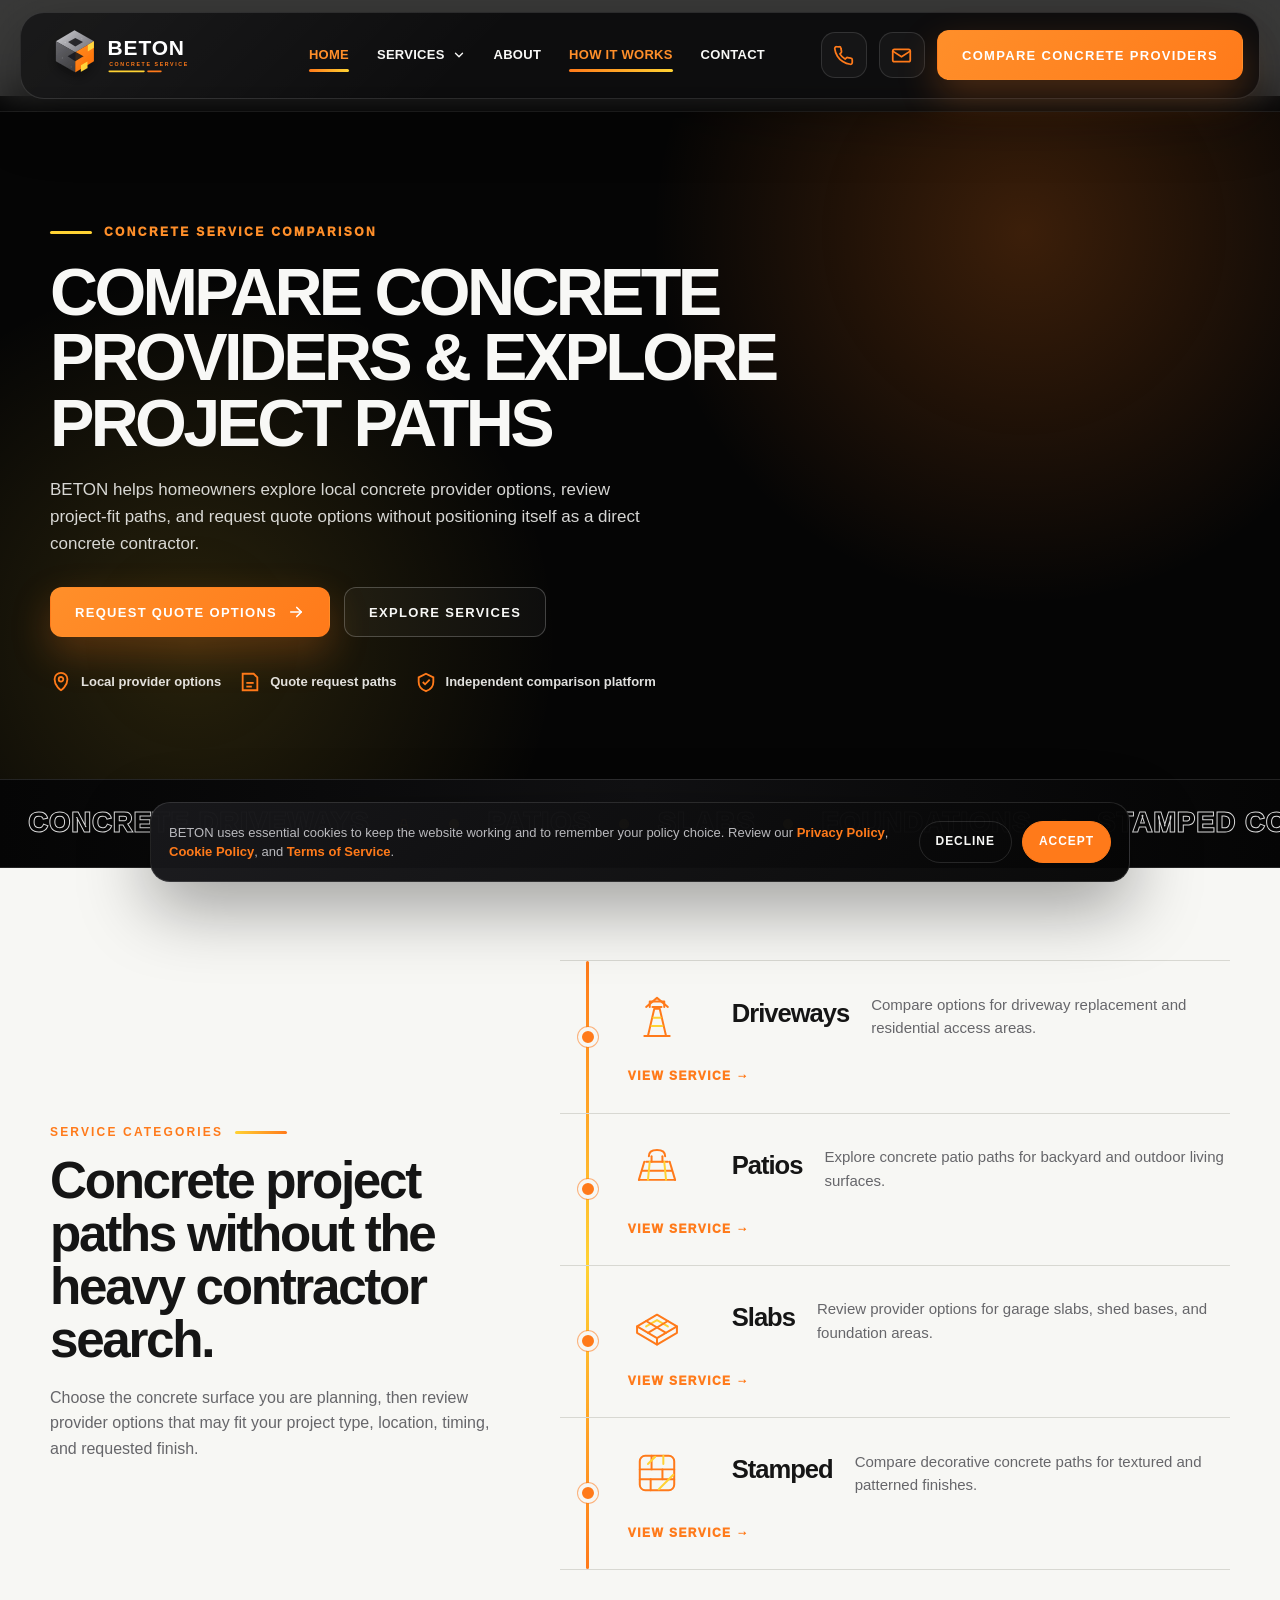
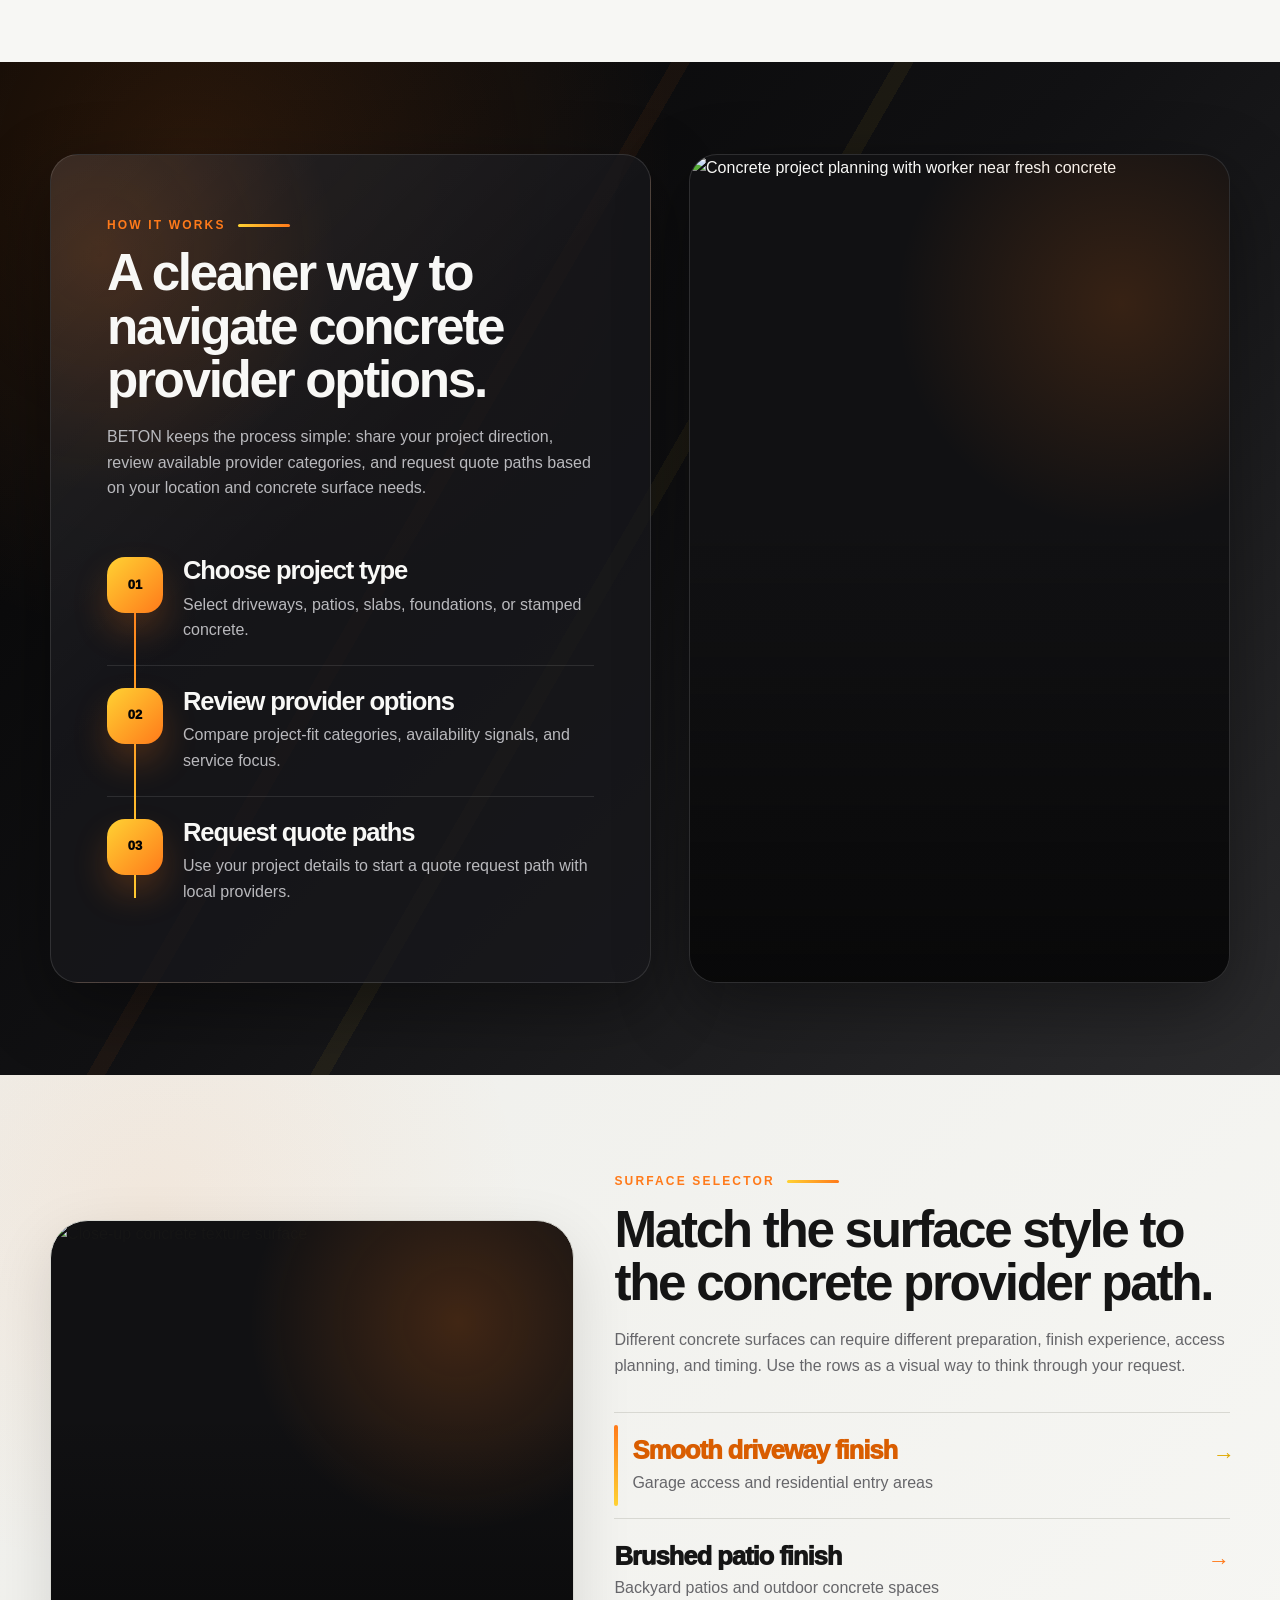
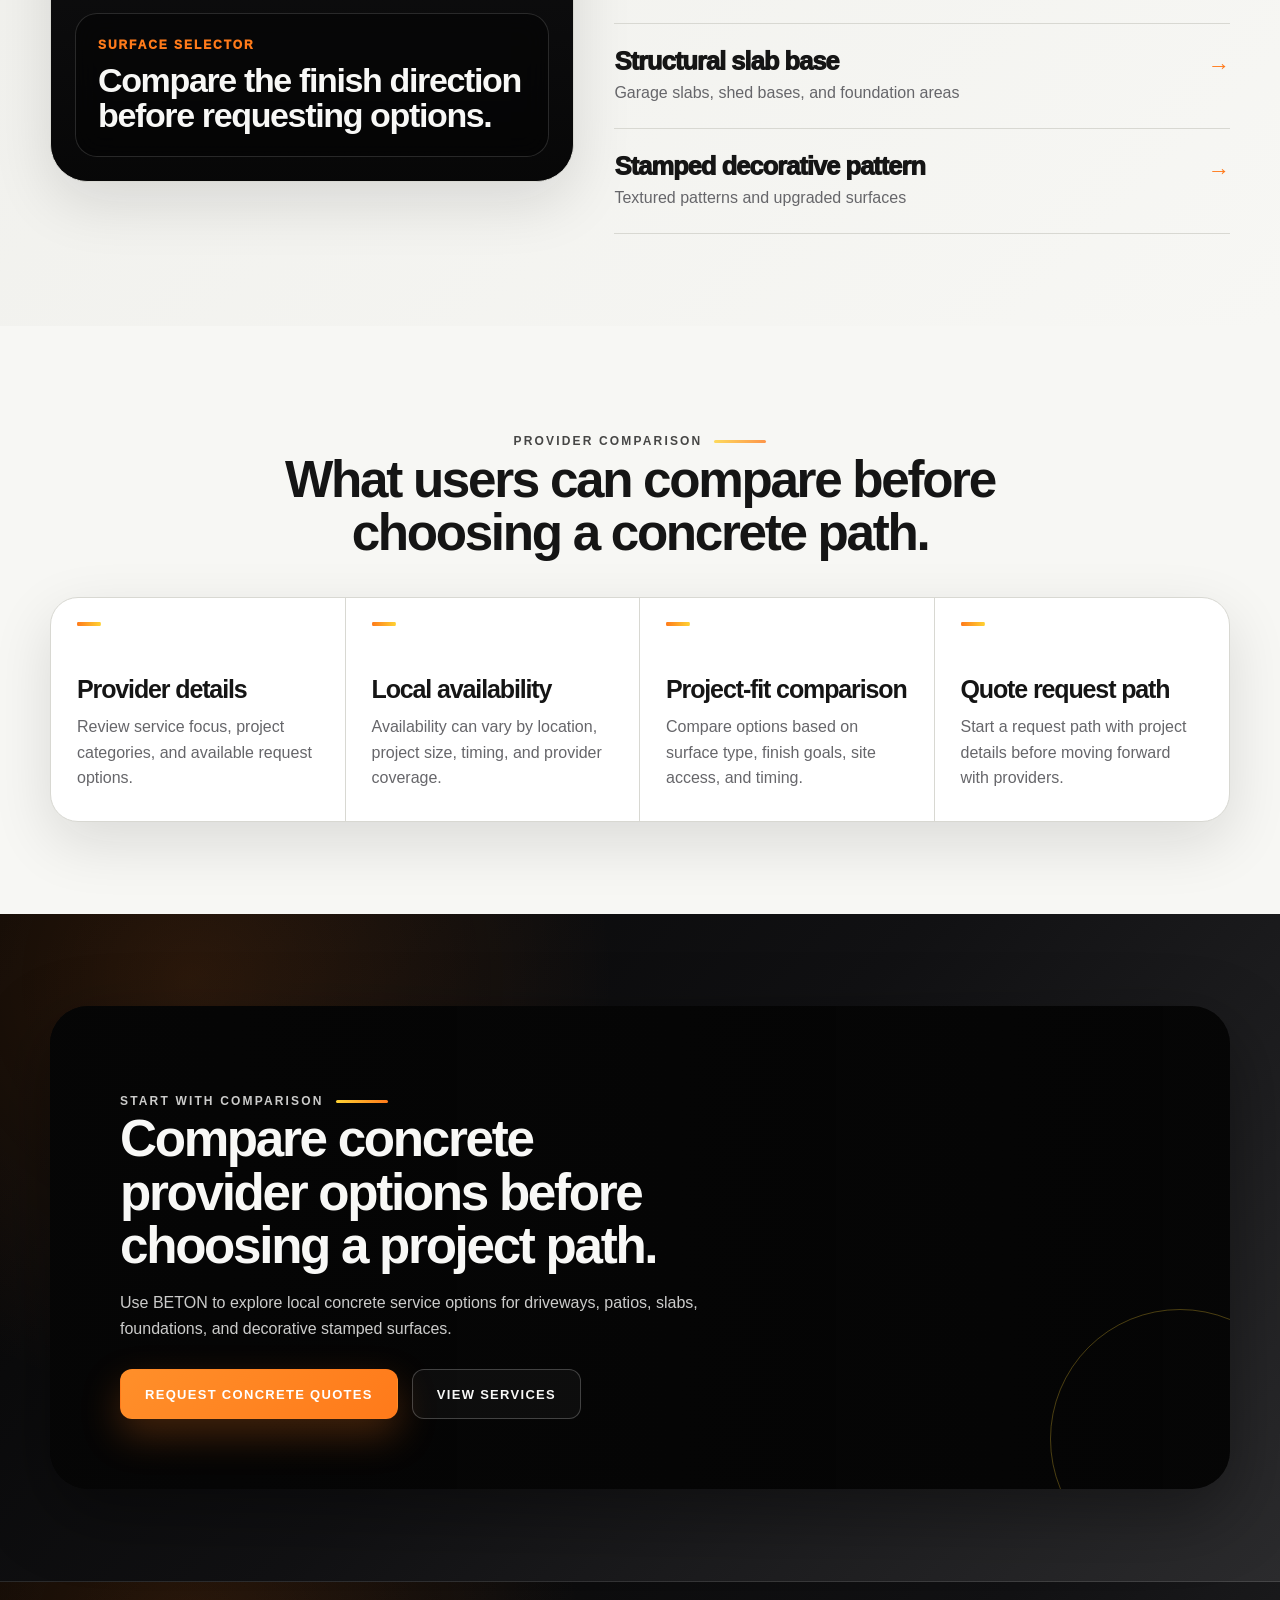
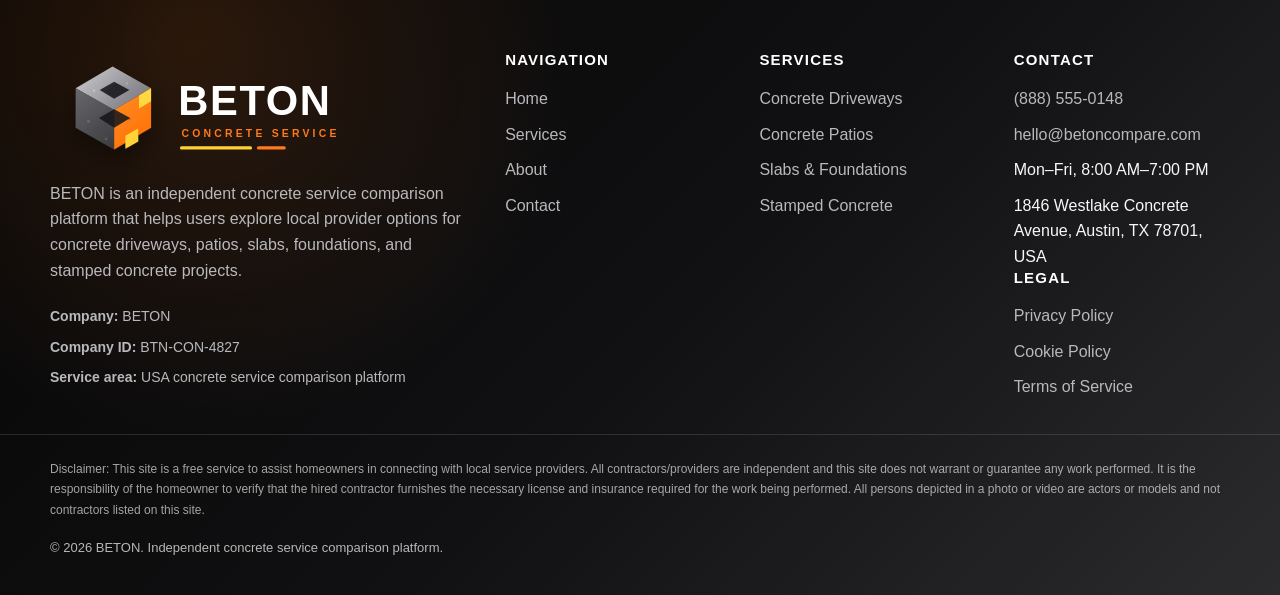
==== commit 1d37e1b2: "+" ====
--- a/index.html
+++ b/index.html
@@ -119,7 +119,7 @@
                     <span class="page-hero__kicker">Concrete service comparison</span>
 
                     <h1 id="home-hero-title">
-                        Compare concrete provider options for driveways, patios, slabs, and stamped surfaces.
+                        Compare Concrete Providers & Explore Project Paths
                     </h1>
 
                     <p>
--- a/css/style.css
+++ b/css/style.css
@@ -255,9 +255,12 @@
 ========================= */
 
 .site-header {
-    position: sticky;
+    position: fixed;
     top: 0;
-    z-index: 1000;
+    left: 0;
+    right: 0;
+    z-index: 1400;
+    width: 100%;
     padding: 12px 0;
     background: rgba(5, 5, 5, 0.78);
     border-bottom: 1px solid rgba(255, 255, 255, 0.08);
@@ -842,8 +845,6 @@
     overflow: hidden;
     color: var(--color-text-light);
     background-color: var(--color-black);
-    border-bottom-left-radius: 36px;
-    border-bottom-right-radius: 36px;
 }
 
 .page-hero::before {
@@ -1645,4 +1646,60 @@
         animation-iteration-count: 1 !important;
         transition-duration: 0.001ms !important;
     }
+}
+
+body {
+    padding-top: 96px;
+}
+@media (max-width: 920px) {
+    body {
+        padding-top: 88px;
+    }
+}
+
+@media (max-width: 680px) {
+    body {
+        padding-top: 82px;
+    }
+}
+section[id],
+#contact-form,
+#how-it-works,
+#faq {
+    scroll-margin-top: 120px;
+}
+
+@media (max-width: 680px) {
+
+    section[id],
+    #contact-form,
+    #how-it-works,
+    #faq {
+        scroll-margin-top: 96px;
+    }
+}
+
+.site-header,
+.header-shell {
+    transition:
+        background var(--transition),
+        border-color var(--transition),
+        box-shadow var(--transition),
+        backdrop-filter var(--transition);
+}
+
+/* При скролле убираем именно общий фон хедера */
+.site-header.is-scrolled {
+    background: transparent;
+    border-bottom-color: transparent;
+    backdrop-filter: none;
+}
+
+/* Внутреннюю капсулу НЕ убираем */
+.site-header.is-scrolled .header-shell {
+    background:
+        linear-gradient(135deg, rgba(255, 255, 255, 0.055), transparent 38%),
+        rgba(11, 11, 12, 0.94);
+    border-color: var(--color-border-dark);
+    box-shadow: 0 18px 60px rgba(0, 0, 0, 0.34);
 }
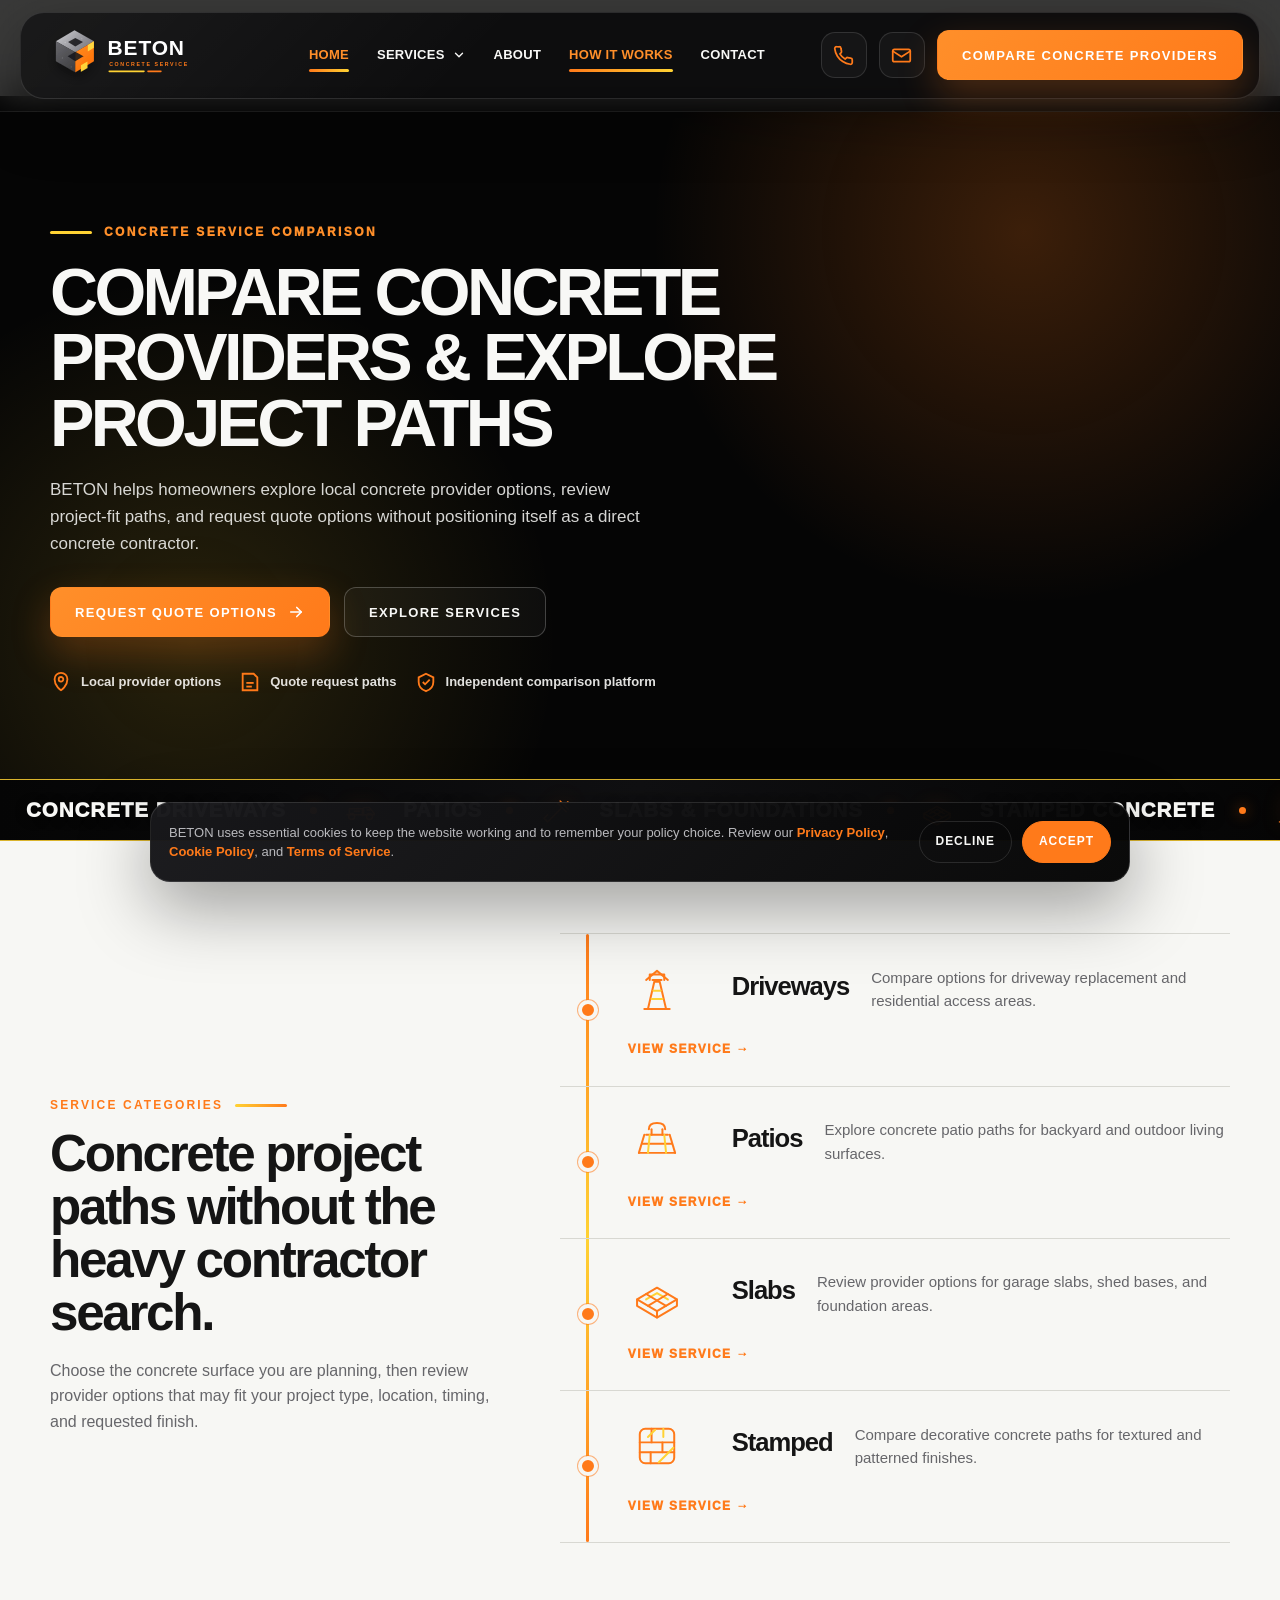
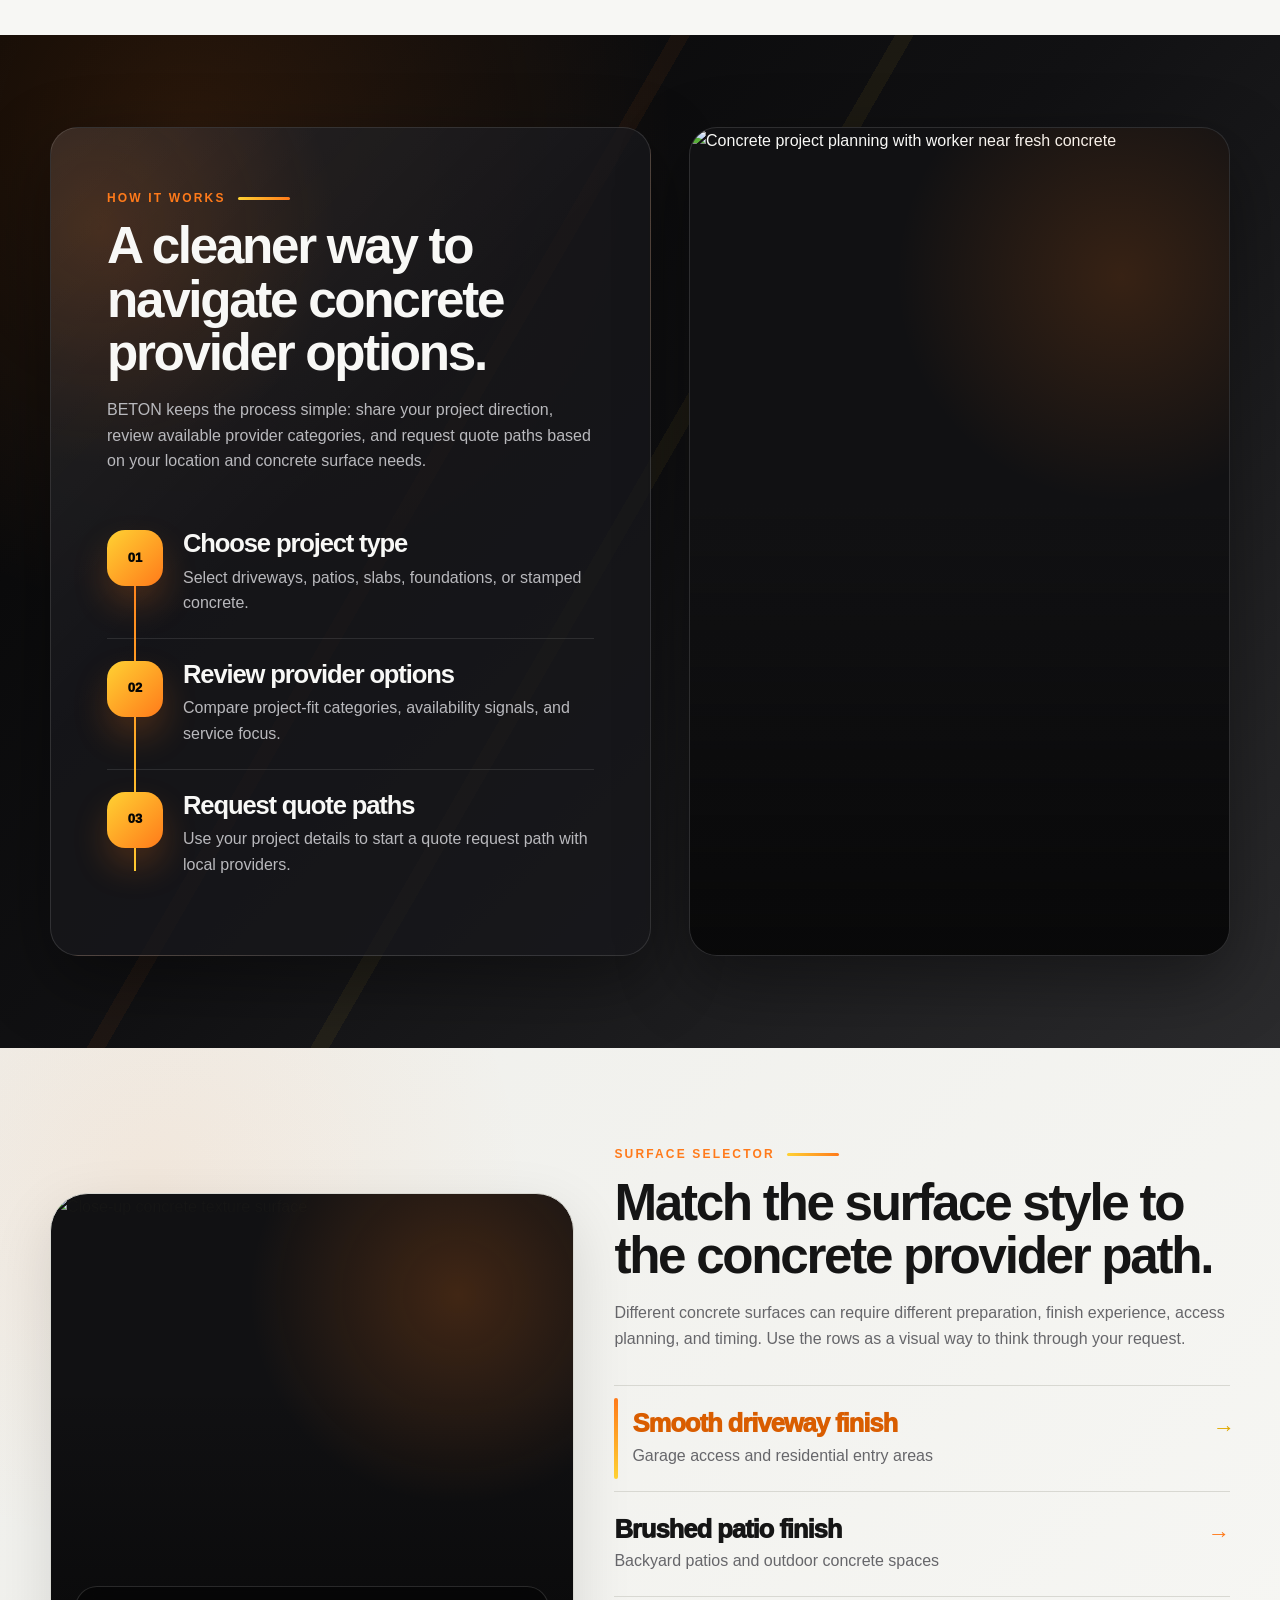
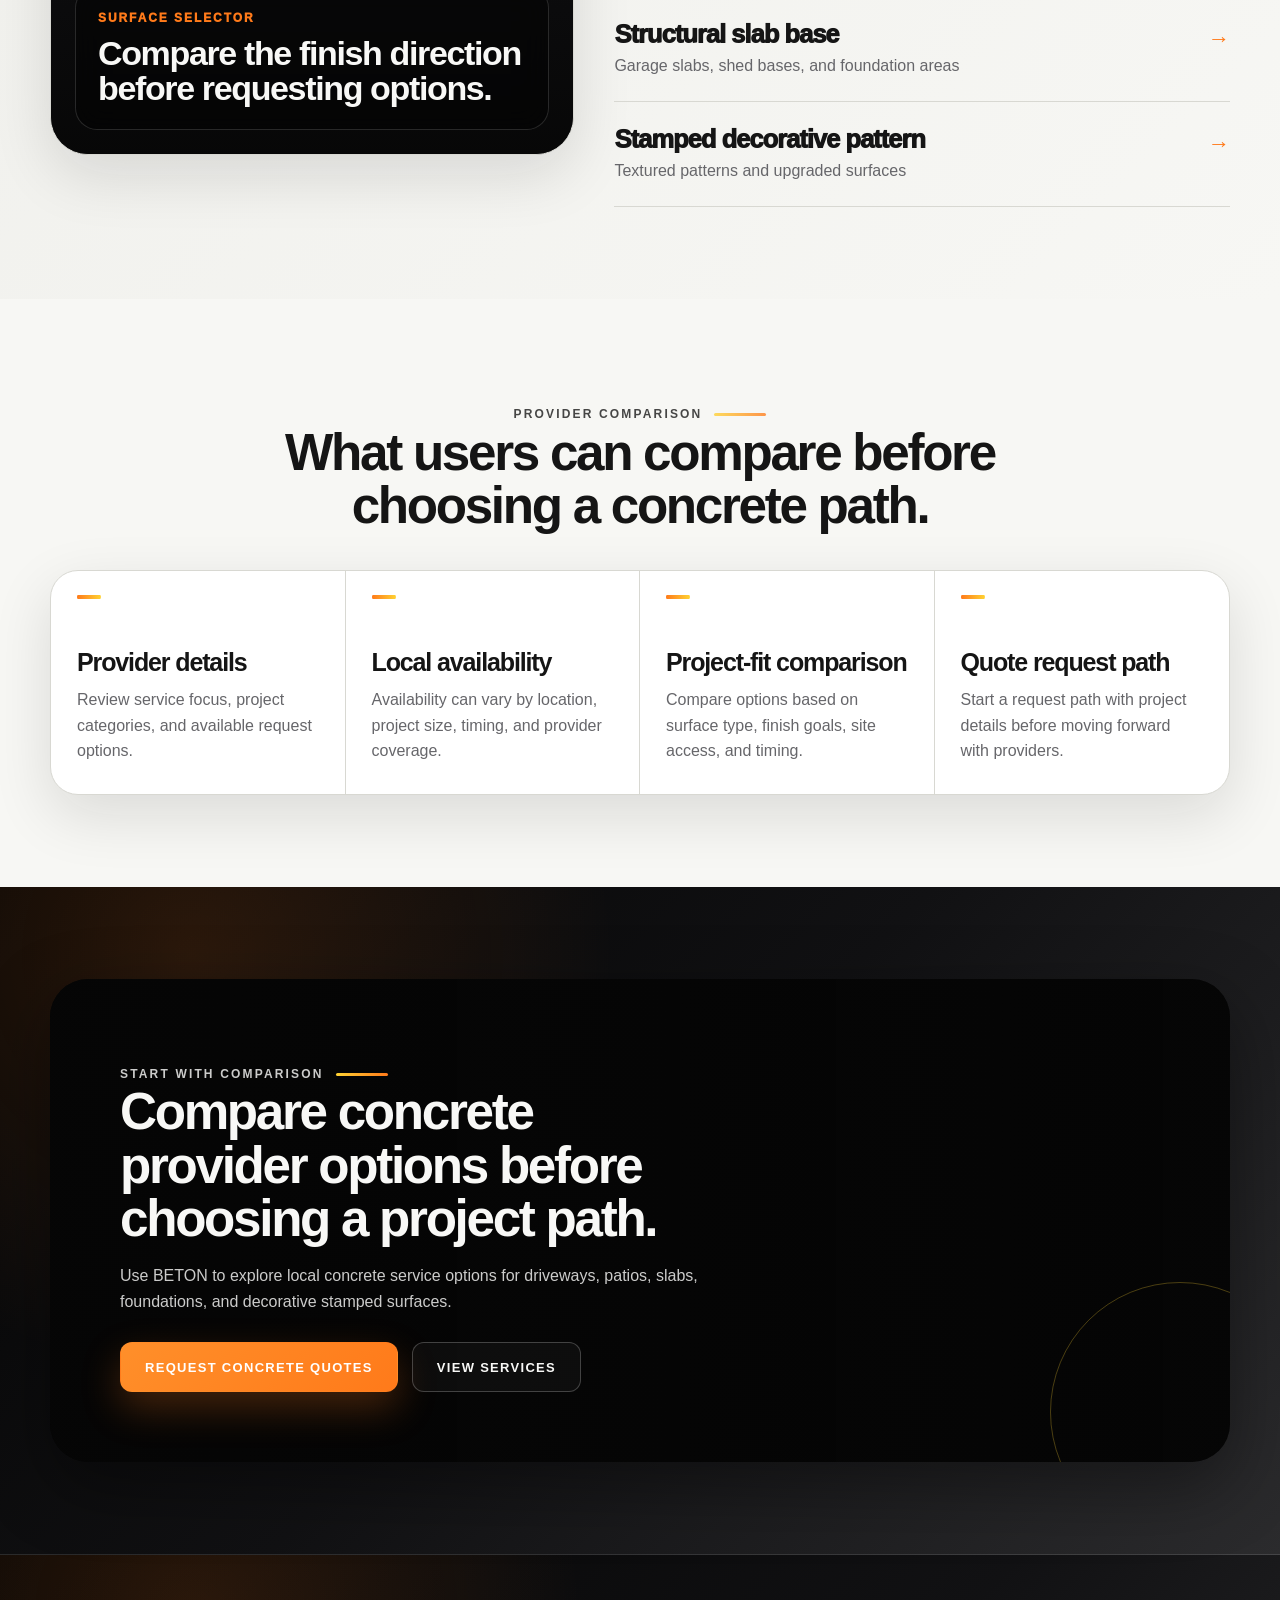
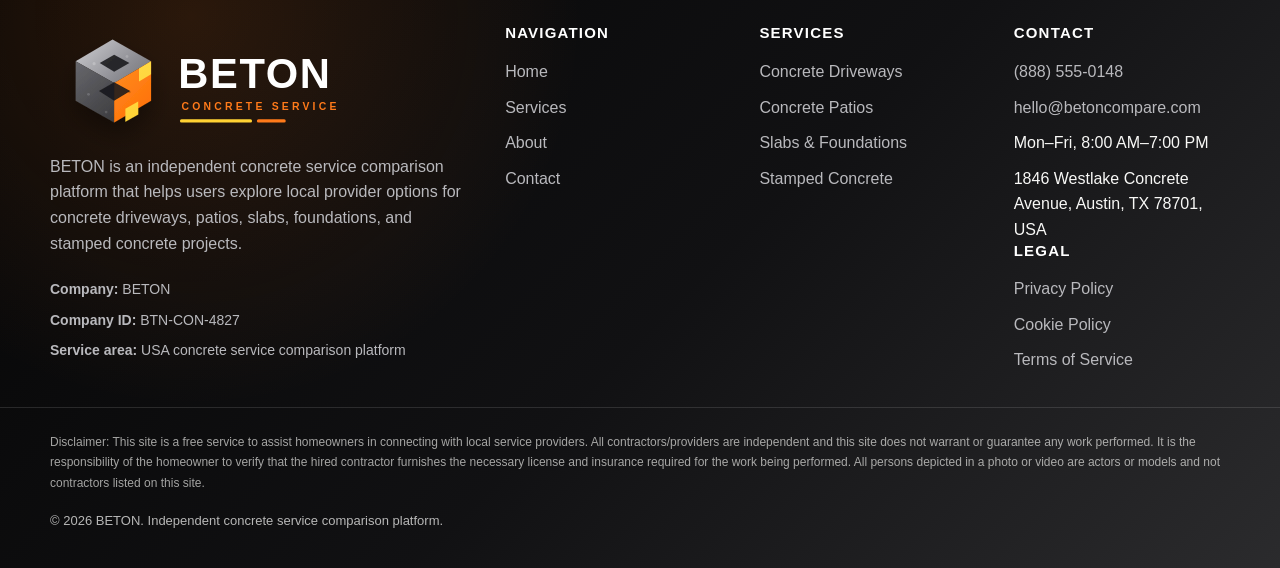
==== commit 0ab17ff3: "+" ====
--- a/index.html
+++ b/index.html
@@ -176,53 +176,183 @@
             </div>
         </section>
 
-        <section class="concrete-marquee" aria-label="Concrete service marquee">
-            <div class="concrete-marquee__track">
-                <div class="concrete-marquee__group">
-                    <div class="concrete-marquee__item">
-                        <span>Concrete Driveways</span>
-                        <svg viewBox="0 0 64 64" aria-hidden="true">
-                            <path d="M22 54L29 24H35L42 54" fill="none" stroke="currentColor" stroke-width="2.2"
-                                stroke-linecap="round" />
-                            <path d="M28 34H36" fill="none" stroke="#FFD233" stroke-width="2.2"
-                                stroke-linecap="round" />
-                        </svg>
-                    </div>
-                    <span class="concrete-marquee__dot"></span>
-                    <div class="concrete-marquee__item"><span>Patios</span></div>
-                    <span class="concrete-marquee__dot"></span>
-                    <div class="concrete-marquee__item"><span>Slabs</span></div>
-                    <span class="concrete-marquee__dot"></span>
-                    <div class="concrete-marquee__item"><span>Foundations</span></div>
-                    <span class="concrete-marquee__dot"></span>
-                    <div class="concrete-marquee__item"><span>Stamped Concrete</span></div>
-                    <span class="concrete-marquee__dot"></span>
-                    <div class="concrete-marquee__item"><span>Local Providers</span></div>
-                </div>
-
-                <div class="concrete-marquee__group" aria-hidden="true">
-                    <div class="concrete-marquee__item">
-                        <span>Concrete Driveways</span>
-                        <svg viewBox="0 0 64 64" aria-hidden="true">
-                            <path d="M22 54L29 24H35L42 54" fill="none" stroke="currentColor" stroke-width="2.2"
-                                stroke-linecap="round" />
-                            <path d="M28 34H36" fill="none" stroke="#FFD233" stroke-width="2.2"
-                                stroke-linecap="round" />
-                        </svg>
-                    </div>
-                    <span class="concrete-marquee__dot"></span>
-                    <div class="concrete-marquee__item"><span>Patios</span></div>
-                    <span class="concrete-marquee__dot"></span>
-                    <div class="concrete-marquee__item"><span>Slabs</span></div>
-                    <span class="concrete-marquee__dot"></span>
-                    <div class="concrete-marquee__item"><span>Foundations</span></div>
-                    <span class="concrete-marquee__dot"></span>
-                    <div class="concrete-marquee__item"><span>Stamped Concrete</span></div>
-                    <span class="concrete-marquee__dot"></span>
-                    <div class="concrete-marquee__item"><span>Local Providers</span></div>
-                </div>
-            </div>
-        </section>
+    <section class="concrete-marquee concrete-marquee--icons" aria-label="Concrete service marquee">
+        <div class="concrete-marquee__track">
+            <div class="concrete-marquee__group">
+                <div class="concrete-marquee__item">
+                    <span>Concrete Driveways</span>
+                </div>
+    
+                <span class="concrete-marquee__dot"></span>
+    
+                <div class="concrete-marquee__icon" aria-hidden="true">
+                    <svg viewBox="0 0 64 64">
+                        <path d="M10 40H38" />
+                        <path d="M38 28H48L56 38V40H38V28Z" />
+                        <path d="M14 40V30H36V40" />
+                        <path d="M18 48A5 5 0 1 0 18 38A5 5 0 0 0 18 48Z" />
+                        <path d="M48 48A5 5 0 1 0 48 38A5 5 0 0 0 48 48Z" />
+                        <path d="M23 34H31" />
+                        <path d="M44 32H49" />
+                    </svg>
+                </div>
+    
+                <div class="concrete-marquee__item">
+                    <span>Patios</span>
+                </div>
+    
+                <span class="concrete-marquee__dot"></span>
+    
+                <div class="concrete-marquee__icon" aria-hidden="true">
+                    <svg viewBox="0 0 64 64">
+                        <path d="M20 50L42 28" />
+                        <path d="M35 21L49 35" />
+                        <path d="M39 17L53 31" />
+                        <path d="M18 52L12 46" />
+                        <path d="M12 46L18 40" />
+                        <path d="M46 24L52 18" />
+                    </svg>
+                </div>
+    
+                <div class="concrete-marquee__item">
+                    <span>Slabs &amp; Foundations</span>
+                </div>
+    
+                <span class="concrete-marquee__dot"></span>
+    
+                <div class="concrete-marquee__icon" aria-hidden="true">
+                    <svg viewBox="0 0 64 64">
+                        <path d="M10 38L32 26L54 38L32 50L10 38Z" />
+                        <path d="M10 38V45L32 57L54 45V38" />
+                        <path d="M20 38L32 31L44 38" />
+                        <path d="M22 45L44 32" />
+                        <path d="M42 45L20 32" />
+                    </svg>
+                </div>
+    
+                <div class="concrete-marquee__item">
+                    <span>Stamped Concrete</span>
+                </div>
+    
+                <span class="concrete-marquee__dot"></span>
+    
+                <div class="concrete-marquee__icon" aria-hidden="true">
+                    <svg viewBox="0 0 64 64">
+                        <path d="M24 10H40" />
+                        <path d="M28 10L20 52" />
+                        <path d="M36 10L44 52" />
+                        <path d="M16 52H48" />
+                        <path d="M24 24H40" />
+                        <path d="M22 36H42" />
+                    </svg>
+                </div>
+    
+                <div class="concrete-marquee__item">
+                    <span>Local Providers</span>
+                </div>
+    
+                <span class="concrete-marquee__dot"></span>
+    
+                <div class="concrete-marquee__icon" aria-hidden="true">
+                    <svg viewBox="0 0 64 64">
+                        <path d="M32 56S50 43 50 24A18 18 0 0 0 14 24C14 43 32 56 32 56Z" />
+                        <path d="M32 30A6 6 0 1 0 32 18A6 6 0 0 0 32 30Z" />
+                    </svg>
+                </div>
+    
+                <div class="concrete-marquee__item">
+                    <span>Quality Options</span>
+                </div>
+            </div>
+    
+            <div class="concrete-marquee__group" aria-hidden="true">
+                <div class="concrete-marquee__item">
+                    <span>Concrete Driveways</span>
+                </div>
+    
+                <span class="concrete-marquee__dot"></span>
+    
+                <div class="concrete-marquee__icon" aria-hidden="true">
+                    <svg viewBox="0 0 64 64">
+                        <path d="M10 40H38" />
+                        <path d="M38 28H48L56 38V40H38V28Z" />
+                        <path d="M14 40V30H36V40" />
+                        <path d="M18 48A5 5 0 1 0 18 38A5 5 0 0 0 18 48Z" />
+                        <path d="M48 48A5 5 0 1 0 48 38A5 5 0 0 0 48 48Z" />
+                        <path d="M23 34H31" />
+                        <path d="M44 32H49" />
+                    </svg>
+                </div>
+    
+                <div class="concrete-marquee__item">
+                    <span>Patios</span>
+                </div>
+    
+                <span class="concrete-marquee__dot"></span>
+    
+                <div class="concrete-marquee__icon" aria-hidden="true">
+                    <svg viewBox="0 0 64 64">
+                        <path d="M20 50L42 28" />
+                        <path d="M35 21L49 35" />
+                        <path d="M39 17L53 31" />
+                        <path d="M18 52L12 46" />
+                        <path d="M12 46L18 40" />
+                        <path d="M46 24L52 18" />
+                    </svg>
+                </div>
+    
+                <div class="concrete-marquee__item">
+                    <span>Slabs &amp; Foundations</span>
+                </div>
+    
+                <span class="concrete-marquee__dot"></span>
+    
+                <div class="concrete-marquee__icon" aria-hidden="true">
+                    <svg viewBox="0 0 64 64">
+                        <path d="M10 38L32 26L54 38L32 50L10 38Z" />
+                        <path d="M10 38V45L32 57L54 45V38" />
+                        <path d="M20 38L32 31L44 38" />
+                        <path d="M22 45L44 32" />
+                        <path d="M42 45L20 32" />
+                    </svg>
+                </div>
+    
+                <div class="concrete-marquee__item">
+                    <span>Stamped Concrete</span>
+                </div>
+    
+                <span class="concrete-marquee__dot"></span>
+    
+                <div class="concrete-marquee__icon" aria-hidden="true">
+                    <svg viewBox="0 0 64 64">
+                        <path d="M24 10H40" />
+                        <path d="M28 10L20 52" />
+                        <path d="M36 10L44 52" />
+                        <path d="M16 52H48" />
+                        <path d="M24 24H40" />
+                        <path d="M22 36H42" />
+                    </svg>
+                </div>
+    
+                <div class="concrete-marquee__item">
+                    <span>Local Providers</span>
+                </div>
+    
+                <span class="concrete-marquee__dot"></span>
+    
+                <div class="concrete-marquee__icon" aria-hidden="true">
+                    <svg viewBox="0 0 64 64">
+                        <path d="M32 56S50 43 50 24A18 18 0 0 0 14 24C14 43 32 56 32 56Z" />
+                        <path d="M32 30A6 6 0 1 0 32 18A6 6 0 0 0 32 30Z" />
+                    </svg>
+                </div>
+    
+                <div class="concrete-marquee__item">
+                    <span>Quality Options</span>
+                </div>
+            </div>
+        </div>
+    </section>
 
         <section class="home-services-rail section section--light" aria-labelledby="services-rail-title">
             <div class="container">
--- a/css/style.css
+++ b/css/style.css
@@ -1702,4 +1702,58 @@
         rgba(11, 11, 12, 0.94);
     border-color: var(--color-border-dark);
     box-shadow: 0 18px 60px rgba(0, 0, 0, 0.34);
+}
+
+
+.concrete-marquee--icons {
+    background:
+        linear-gradient(180deg, rgba(255, 210, 51, 0.85), rgba(255, 210, 51, 0.85)) top / 100% 1px no-repeat,
+        linear-gradient(180deg, rgba(255, 210, 51, 0.85), rgba(255, 210, 51, 0.85)) bottom / 100% 1px no-repeat,
+        linear-gradient(90deg, #050505, #101012, #050505);
+    border-top: 0;
+    border-bottom: 0;
+}
+
+.concrete-marquee--icons .concrete-marquee__group {
+    gap: 24px;
+    padding: 12px 26px;
+}
+
+.concrete-marquee--icons .concrete-marquee__item {
+    gap: 0;
+    font-size: clamp(18px, 1.6vw, 24px);
+}
+
+.concrete-marquee--icons .concrete-marquee__icon {
+    width: 38px;
+    height: 38px;
+    color: var(--color-orange);
+    flex: 0 0 auto;
+    filter: drop-shadow(0 0 10px rgba(255, 122, 26, 0.28));
+}
+
+.concrete-marquee--icons .concrete-marquee__icon svg {
+    width: 100%;
+    height: 100%;
+}
+
+.concrete-marquee--icons .concrete-marquee__icon svg * {
+    fill: none;
+    stroke: currentColor;
+    stroke-width: 2.4;
+    stroke-linecap: round;
+    stroke-linejoin: round;
+}
+
+.concrete-marquee--icons .concrete-marquee__dot {
+    width: 7px;
+    height: 7px;
+    background: var(--color-orange);
+    box-shadow: 0 0 14px rgba(255, 122, 26, 0.55);
+}
+
+.concrete-marquee--icons .concrete-marquee__item span {
+    color: var(--color-text-light);
+    -webkit-text-stroke: 0;
+    text-shadow: 0 2px 12px rgba(0, 0, 0, 0.45);
 }
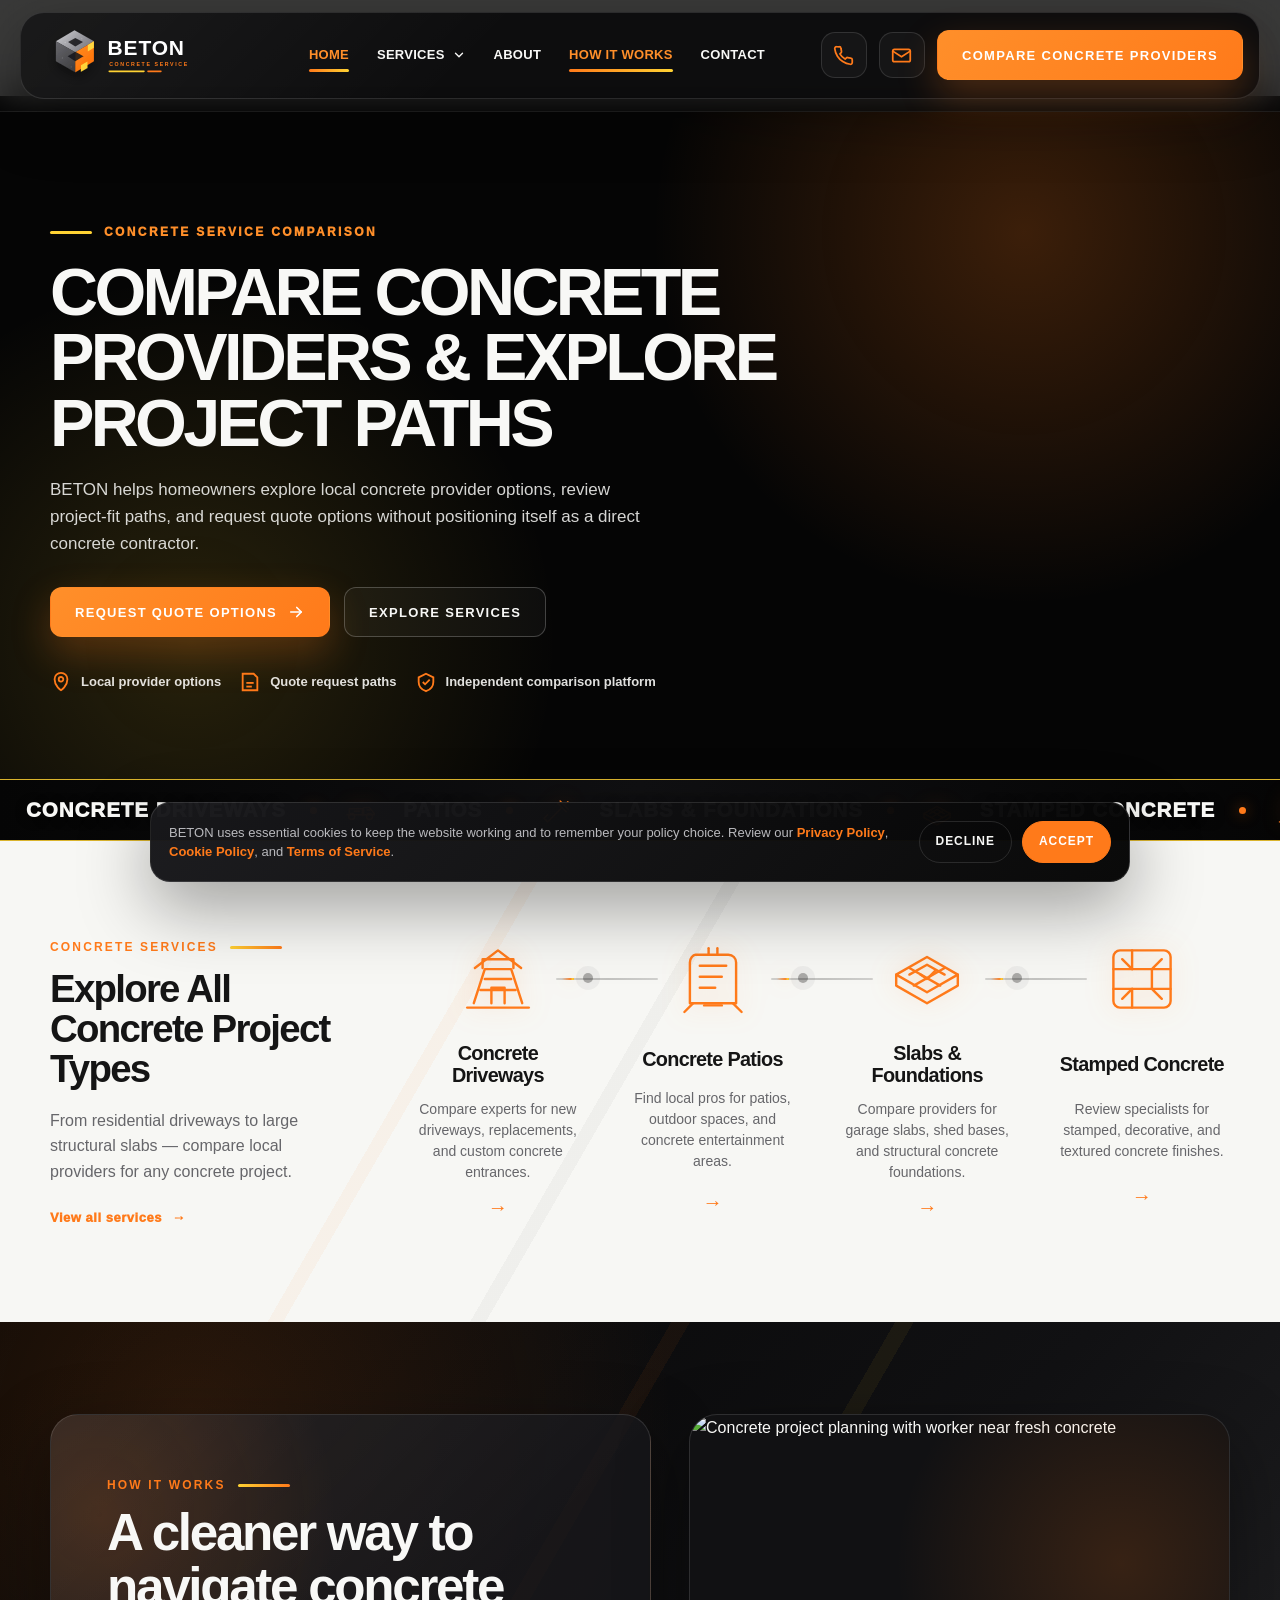
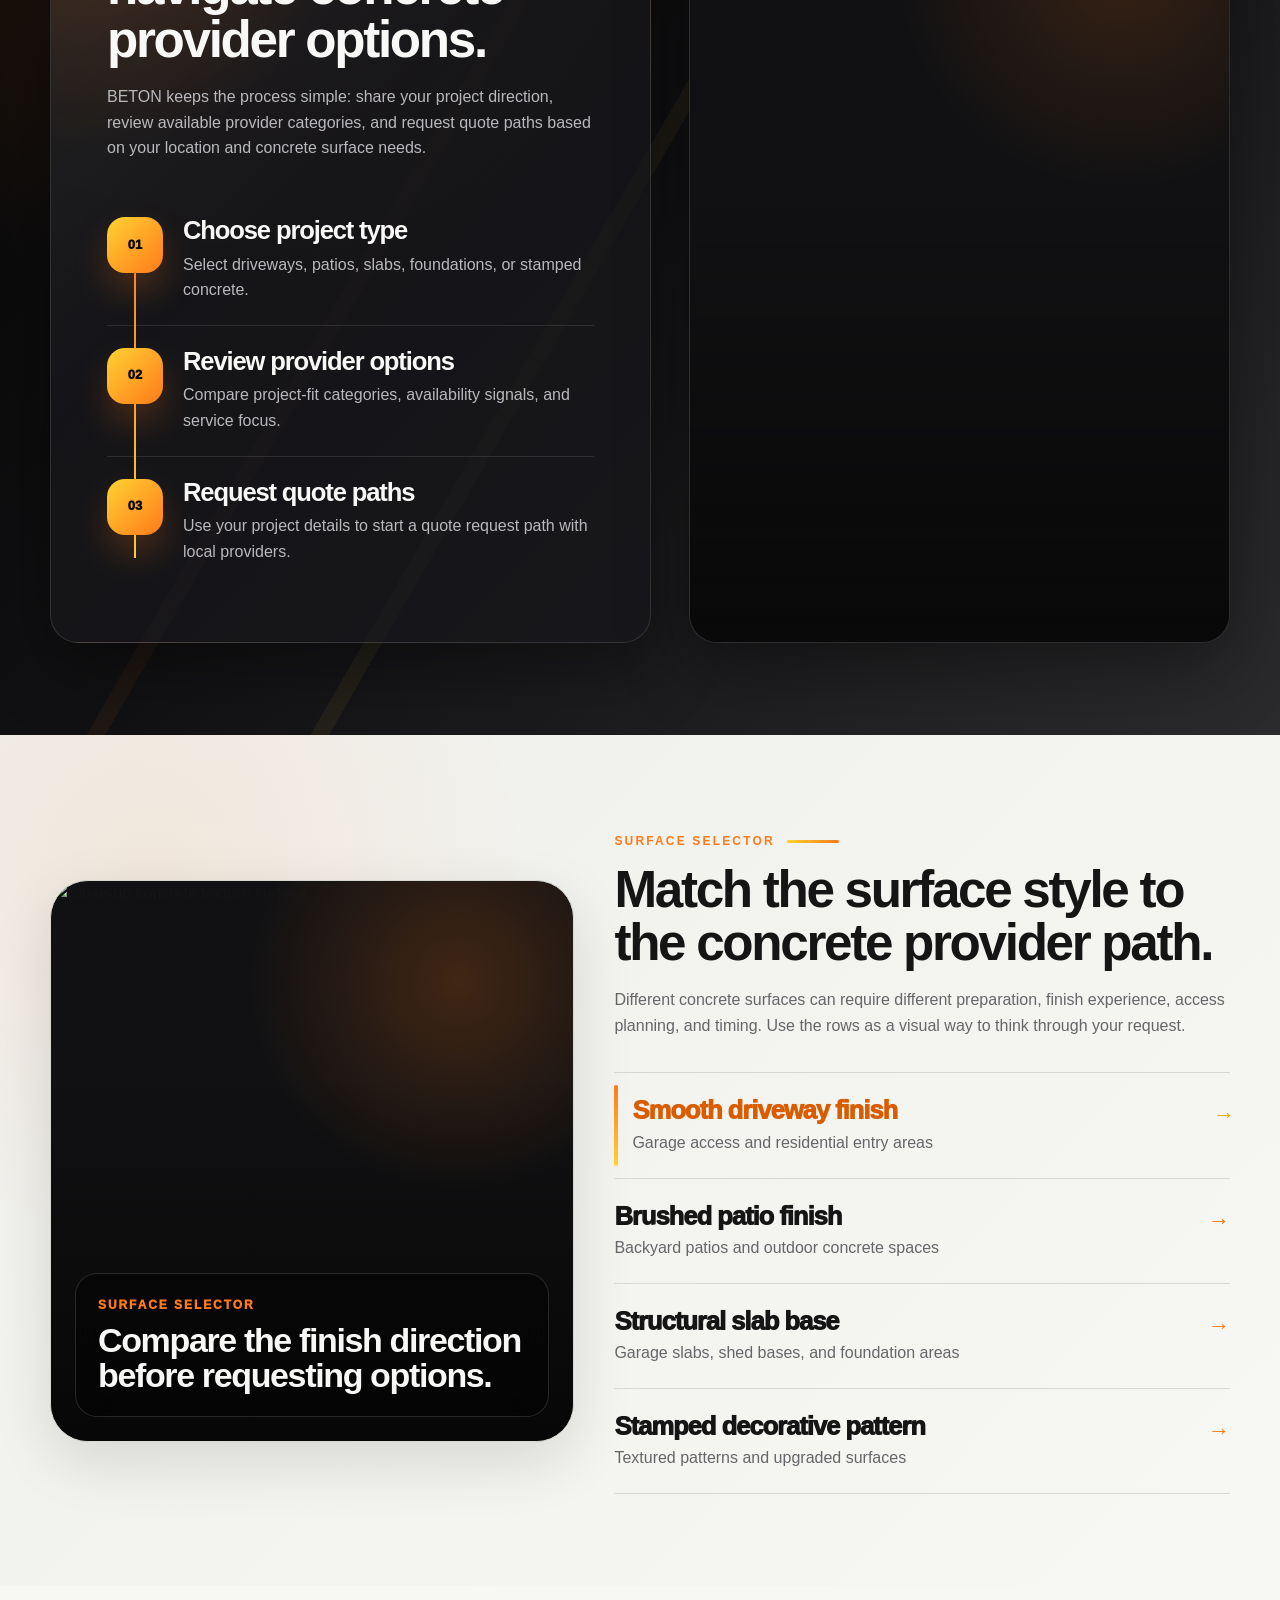
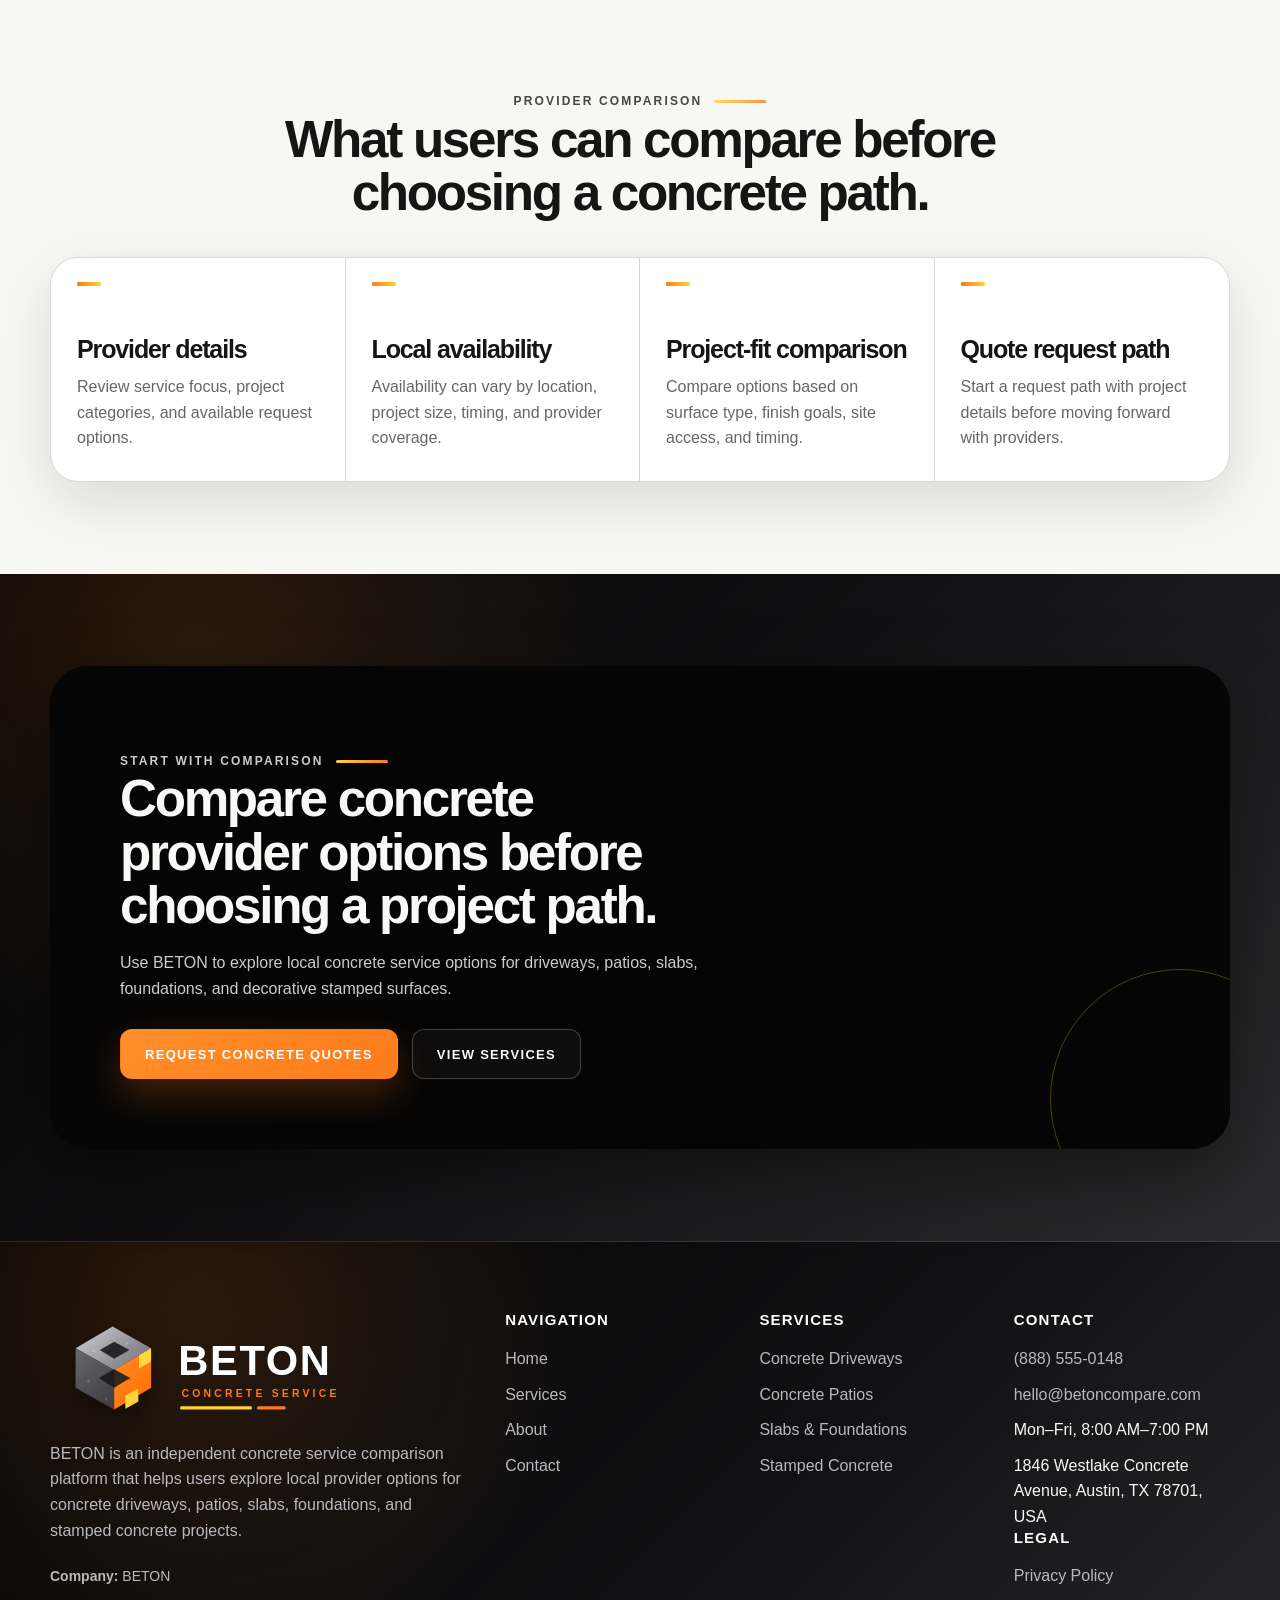
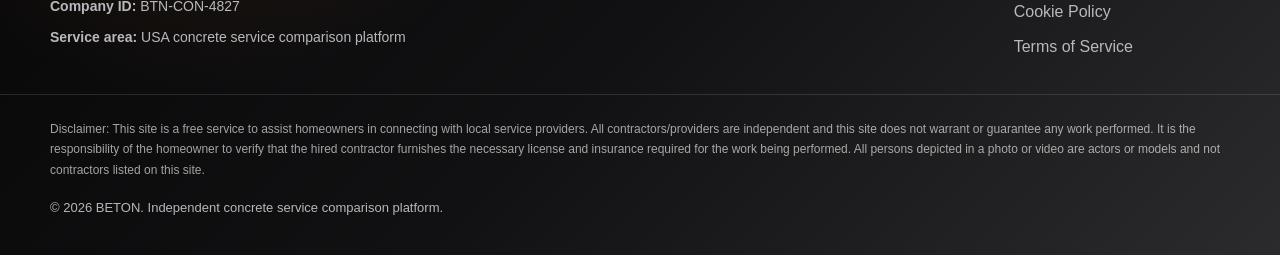
==== commit 0937b2f5: "+" ====
--- a/index.html
+++ b/index.html
@@ -354,94 +354,111 @@
         </div>
     </section>
 
-        <section class="home-services-rail section section--light" aria-labelledby="services-rail-title">
-            <div class="container">
-                <div class="services-rail">
-                    <div class="services-rail__intro">
-                        <p class="section-kicker">Service categories</p>
-                        <h2 id="services-rail-title">Concrete project paths without the heavy contractor search.</h2>
-                        <p>
-                            Choose the concrete surface you are planning, then review provider options that may fit
-                            your project type, location, timing, and requested finish.
-                        </p>
-                    </div>
-
-                    <div class="services-rail__line" aria-label="Concrete service category links">
-                        <a class="rail-service" href="concrete-driveways.html">
-                            <span class="service-icon">
-                                <svg viewBox="0 0 64 64" aria-hidden="true">
-                                    <path d="M22 54L29 24H35L42 54" />
-                                    <path d="M18 54H46" />
-                                    <path d="M28 34H36" class="icon-accent" />
-                                    <path d="M26 43H38" class="icon-accent" />
-                                    <path d="M20 22L32 12L44 22" />
-                                    <path d="M24 22V16H40V22" />
-                                    <path d="M27 22H37" />
-                                </svg>
-                            </span>
-                            <strong>Driveways</strong>
-                            <span>Compare options for driveway replacement and residential access areas.</span>
-                            <em>View service →</em>
-                        </a>
-
-                        <a class="rail-service" href="concrete-patios.html">
-                            <span class="service-icon">
-                                <svg viewBox="0 0 64 64" aria-hidden="true">
-                                    <path d="M12 44H52" />
-                                    <path d="M16 34H48" />
-                                    <path d="M20 24H44" />
-                                    <path d="M18 24L12 44" />
-                                    <path d="M46 24L52 44" />
-                                    <path d="M24 24L22 44" class="icon-accent" />
-                                    <path d="M40 24L42 44" class="icon-accent" />
-                                    <path d="M23 18C23 14 26 11 32 11C38 11 41 14 41 18" />
-                                    <path d="M26 18V24" />
-                                    <path d="M38 18V24" />
-                                </svg>
-                            </span>
-                            <strong>Patios</strong>
-                            <span>Explore concrete patio paths for backyard and outdoor living surfaces.</span>
-                            <em>View service →</em>
-                        </a>
-
-                        <a class="rail-service" href="slabs-foundations.html">
-                            <span class="service-icon">
-                                <svg viewBox="0 0 64 64" aria-hidden="true">
-                                    <path d="M10 38L32 25L54 38L32 51L10 38Z" />
-                                    <path d="M10 38V45L32 58L54 45V38" />
-                                    <path d="M20 38L32 31L44 38" class="icon-accent" />
-                                    <path d="M22 45L44 32" />
-                                    <path d="M32 51V58" />
-                                    <path d="M42 45L20 32" />
-                                </svg>
-                            </span>
-                            <strong>Slabs</strong>
-                            <span>Review provider options for garage slabs, shed bases, and foundation areas.</span>
-                            <em>View service →</em>
-                        </a>
-
-                        <a class="rail-service" href="stamped-concrete.html">
-                            <span class="service-icon">
-                                <svg viewBox="0 0 64 64" aria-hidden="true">
-                                    <rect x="13" y="13" width="38" height="38" rx="6" />
-                                    <path d="M13 28H51" />
-                                    <path d="M13 39H51" />
-                                    <path d="M26 13V28" />
-                                    <path d="M38 28V39" />
-                                    <path d="M25 39V51" />
-                                    <path d="M39 13V22" class="icon-accent" />
-                                    <path d="M22 22L30 14" class="icon-accent" />
-                                    <path d="M34 50L50 34" class="icon-accent" />
-                                </svg>
-                            </span>
-                            <strong>Stamped</strong>
-                            <span>Compare decorative concrete paths for textured and patterned finishes.</span>
-                            <em>View service →</em>
-                        </a>
-                    </div>
-                </div>
-            </div>
-        </section>
+    <section class="home-services-rail section section--light" aria-labelledby="services-rail-title">
+        <div class="container">
+            <div class="services-rail services-rail--timeline">
+                <div class="services-rail__intro">
+                    <p class="section-kicker">Concrete services</p>
+                    <h2 id="services-rail-title">Explore All Concrete Project Types</h2>
+                    <p>
+                        From residential driveways to large structural slabs — compare local providers for any concrete
+                        project.
+                    </p>
+    
+                    <a class="services-rail__intro-link" href="services.html">
+                        View all services
+                        <span>→</span>
+                    </a>
+                </div>
+    
+                <div class="services-rail__line" aria-label="Concrete service category links">
+                    <a class="rail-service" href="concrete-driveways.html">
+                        <span class="service-icon">
+                            <svg viewBox="0 0 80 80" aria-hidden="true">
+                                <path d="M18 62L28 31H52L62 62" />
+                                <path d="M24 50H56" />
+                                <path d="M28 40H52" />
+                                <path d="M19 30L40 14L61 30" />
+                                <path d="M26 30V22H54V30" />
+                                <path d="M34 62V48H46V62" />
+                                <path d="M12 66H68" />
+                            </svg>
+                        </span>
+    
+                        <strong>Concrete Driveways</strong>
+                        <span>
+                            Compare experts for new driveways, replacements, and custom concrete entrances.
+                        </span>
+                        <em>→</em>
+                    </a>
+    
+                    <a class="rail-service" href="concrete-patios.html">
+                        <span class="service-icon">
+                            <svg viewBox="0 0 80 80" aria-hidden="true">
+                                <path d="M24 18H54C58 18 61 21 61 25V62H19V25C19 21 22 18 24 18Z" />
+                                <path d="M28 28H52" />
+                                <path d="M28 38H48" />
+                                <path d="M28 48H42" />
+                                <path d="M22 62L14 70" />
+                                <path d="M58 62L66 70" />
+                                <path d="M44 18V12" />
+                                <path d="M36 18V12" />
+                                <path d="M32 64H48" />
+                            </svg>
+                        </span>
+    
+                        <strong>Concrete Patios</strong>
+                        <span>
+                            Find local pros for patios, outdoor spaces, and concrete entertainment areas.
+                        </span>
+                        <em>→</em>
+                    </a>
+    
+                    <a class="rail-service" href="slabs-foundations.html">
+                        <span class="service-icon">
+                            <svg viewBox="0 0 80 80" aria-hidden="true">
+                                <path d="M12 36L40 20L68 36L40 52L12 36Z" />
+                                <path d="M12 36V46L40 62L68 46V36" />
+                                <path d="M24 36L40 27L56 36" />
+                                <path d="M28 46L56 30" />
+                                <path d="M52 46L24 30" />
+                                <path d="M34 36L40 40L48 32" />
+                            </svg>
+                        </span>
+    
+                        <strong>Slabs &amp; Foundations</strong>
+                        <span>
+                            Compare providers for garage slabs, shed bases, and structural concrete foundations.
+                        </span>
+                        <em>→</em>
+                    </a>
+    
+                    <a class="rail-service" href="stamped-concrete.html">
+                        <span class="service-icon">
+                            <svg viewBox="0 0 80 80" aria-hidden="true">
+                                <rect x="14" y="14" width="52" height="52" rx="6" />
+                                <path d="M14 31H66" />
+                                <path d="M14 49H66" />
+                                <path d="M31 14V31" />
+                                <path d="M49 31V49" />
+                                <path d="M31 49V66" />
+                                <path d="M22 22L31 31" />
+                                <path d="M58 22L49 31" />
+                                <path d="M22 58L31 49" />
+                                <path d="M58 58L49 49" />
+                            </svg>
+                        </span>
+    
+                        <strong>Stamped Concrete</strong>
+                        <span>
+                            Review specialists for stamped, decorative, and textured concrete finishes.
+                        </span>
+                        <em>→</em>
+                    </a>
+                </div>
+            </div>
+        </div>
+    </section>
 
         <section class="project-match section section--dark" id="how-it-works" aria-labelledby="project-match-title">
             <div class="container">
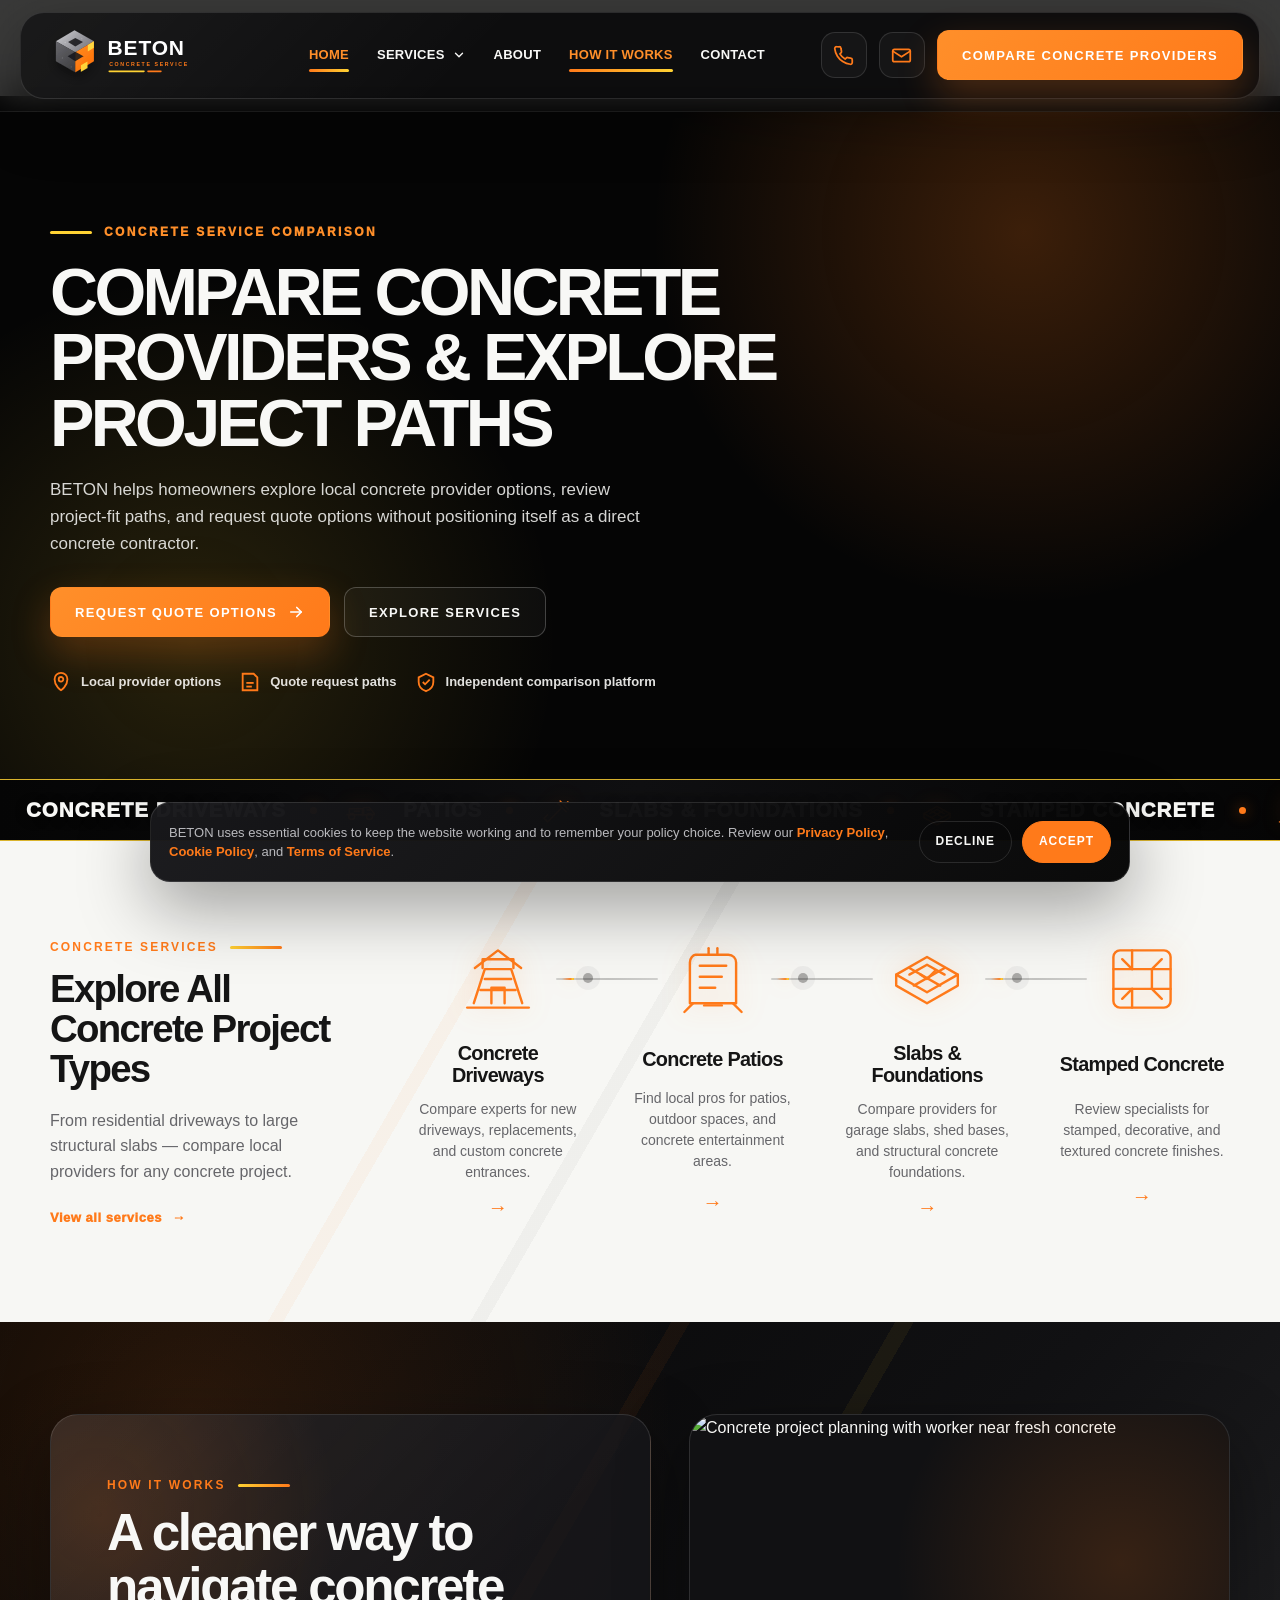
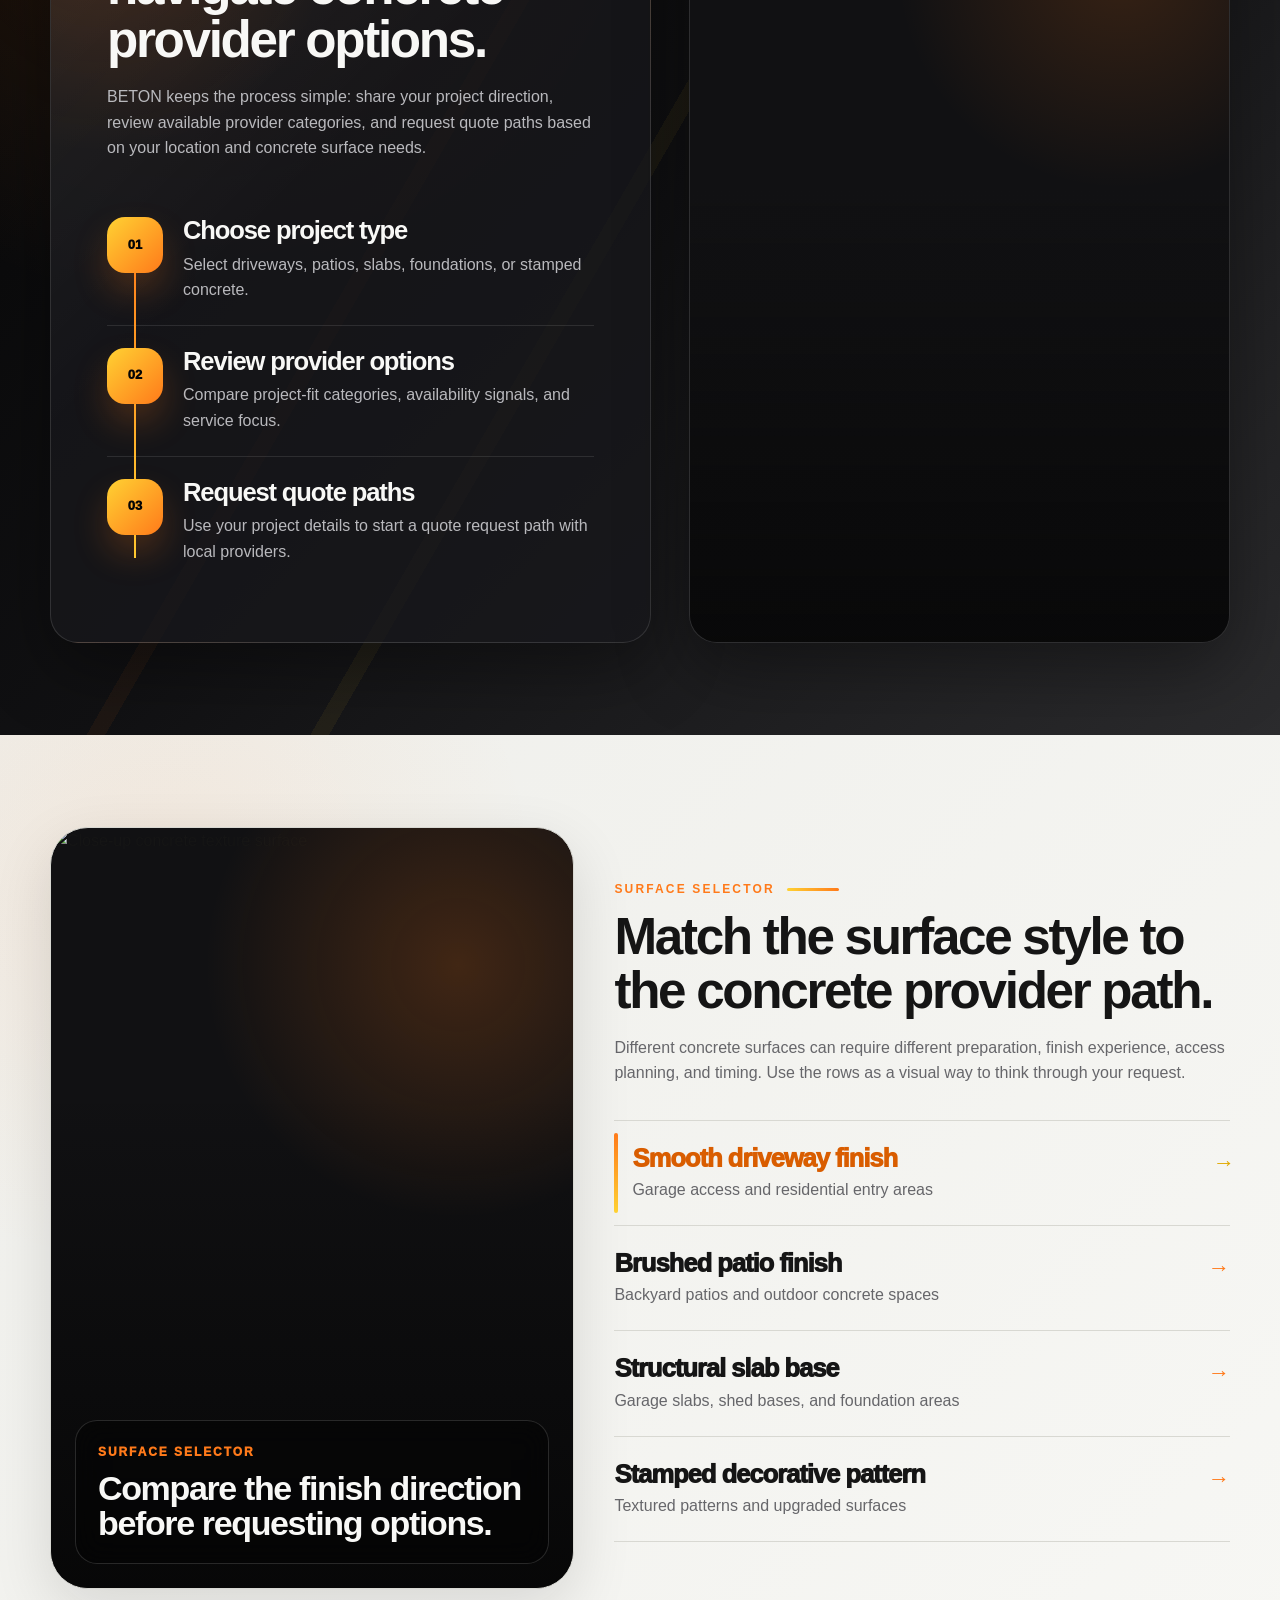
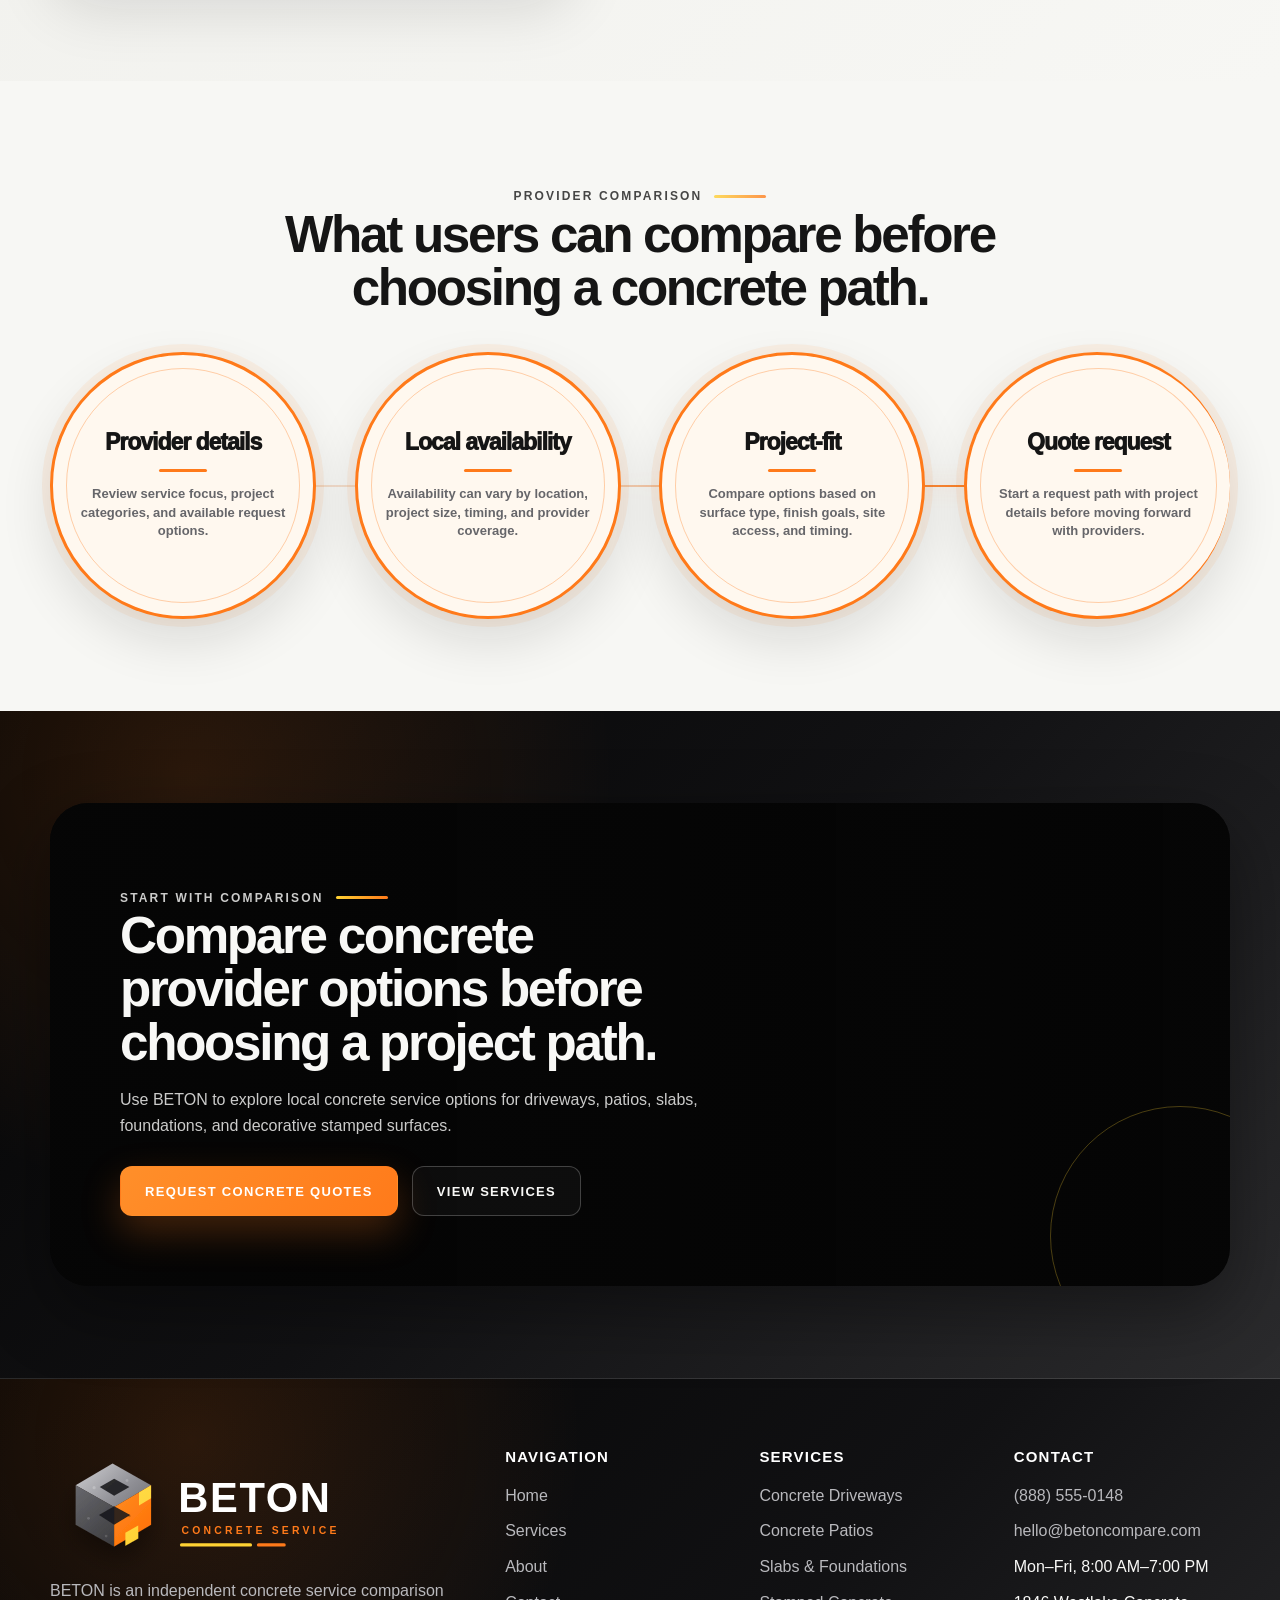
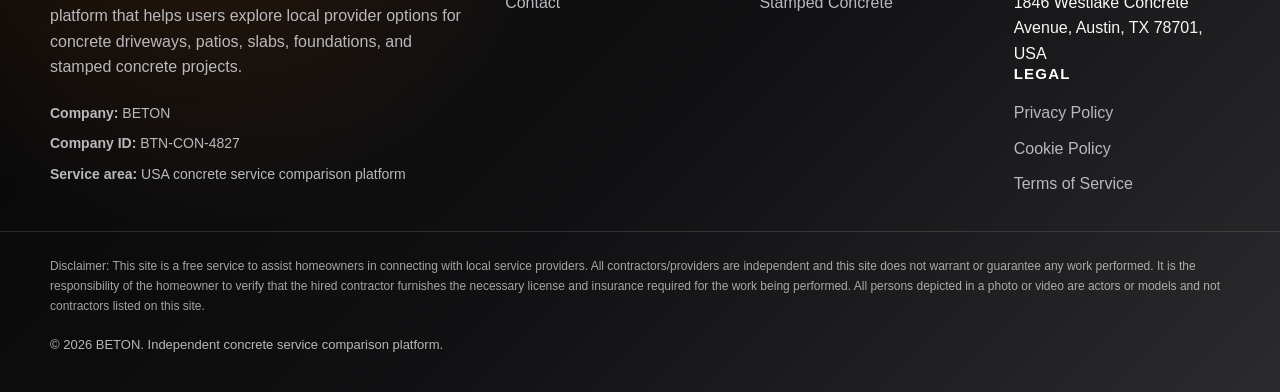
==== commit b3163dde: "+" ====
--- a/index.html
+++ b/index.html
@@ -576,12 +576,12 @@
                     </article>
 
                     <article>
-                        <h3>Project-fit comparison</h3>
+                        <h3>Project-fit</h3>
                         <p>Compare options based on surface type, finish goals, site access, and timing.</p>
                     </article>
 
                     <article>
-                        <h3>Quote request path</h3>
+                        <h3>Quote request</h3>
                         <p>Start a request path with project details before moving forward with providers.</p>
                     </article>
                 </div>
--- a/css/style.css
+++ b/css/style.css
@@ -1756,4 +1756,450 @@
     color: var(--color-text-light);
     -webkit-text-stroke: 0;
     text-shadow: 0 2px 12px rgba(0, 0, 0, 0.45);
-}+}
+
+/* =========================
+   Verification circles redesign
+========================= */
+
+.verification-strip {
+    overflow: hidden;
+}
+
+.verification-line {
+    position: relative;
+    display: grid;
+    grid-template-columns: repeat(4, minmax(210px, 1fr));
+    gap: clamp(22px, 3vw, 38px);
+    align-items: center;
+    border: 0;
+    border-radius: 0;
+    background: transparent;
+    box-shadow: none;
+}
+
+/* Тонкая базовая линия между кругами */
+.verification-line::before {
+    content: "";
+    position: absolute;
+    left: 9%;
+    right: 9%;
+    top: 50%;
+    height: 1px;
+    z-index: 0;
+    background: rgba(255, 122, 26, 0.24);
+    transform: translateY(-50%);
+}
+
+/* Движущаяся оранжево-желтая линия */
+.verification-line::after {
+    content: "";
+    position: absolute;
+    left: 9%;
+    right: 9%;
+    top: 50%;
+    height: 2px;
+    z-index: 0;
+    background: linear-gradient(90deg,
+            transparent 0%,
+            rgba(255, 122, 26, 0) 20%,
+            rgba(255, 122, 26, 0.9) 42%,
+            rgba(255, 210, 51, 1) 50%,
+            rgba(255, 122, 26, 0.9) 58%,
+            rgba(255, 122, 26, 0) 80%,
+            transparent 100%);
+    background-size: 180% 100%;
+    filter: drop-shadow(0 0 10px rgba(255, 122, 26, 0.42));
+    transform: translateY(-50%);
+    animation: verificationLineFlow 3.2s linear infinite;
+}
+
+.verification-line article {
+    position: relative;
+    z-index: 2;
+    width: min(100%, 275px);
+    aspect-ratio: 1 / 1;
+    min-height: 0;
+    margin-inline: auto;
+    padding: 34px 26px;
+    display: flex;
+    flex-direction: column;
+    align-items: center;
+    justify-content: center;
+
+    text-align: center;
+    border: 2px solid rgba(255, 122, 26, 0.72);
+    border-radius: 50%;
+    background:
+        radial-gradient(circle at 32% 20%, rgba(255, 210, 51, 0.22), transparent 31%),
+        radial-gradient(circle at 82% 78%, rgba(255, 122, 26, 0.18), transparent 36%),
+        linear-gradient(145deg, rgba(255, 255, 255, 0.96), rgba(255, 239, 222, 0.92));
+    box-shadow:
+        0 22px 60px rgba(17, 17, 19, 0.12),
+        inset 0 0 0 8px rgba(255, 122, 26, 0.045);
+    overflow: hidden;
+
+    transition:
+        transform var(--transition),
+        border-color var(--transition),
+        box-shadow var(--transition),
+        background var(--transition);
+}
+
+/* Убираем старую линию сверху из прошлых стилей */
+.verification-line article::before {
+    content: "";
+    position: absolute;
+    inset: 14px;
+    width: auto;
+    height: auto;
+    left: 14px;
+    top: 14px;
+    border: 1px solid rgba(255, 122, 26, 0.18);
+    border-radius: 50%;
+    background: transparent;
+    transform: none;
+}
+
+/* Блик внутри круга */
+.verification-line article::after {
+    content: "";
+    position: absolute;
+    inset: -40%;
+    z-index: -1;
+    background: linear-gradient(110deg,
+            transparent 0%,
+            rgba(255, 255, 255, 0.34) 46%,
+            transparent 58%);
+    transform: translateX(-120%) rotate(12deg);
+    transition: transform 680ms ease;
+}
+
+.verification-line article:hover {
+    transform: translateY(-8px) scale(1.035);
+    border-color: var(--color-orange);
+    background:
+        radial-gradient(circle at 30% 18%, rgba(255, 210, 51, 0.3), transparent 32%),
+        radial-gradient(circle at 82% 78%, rgba(255, 122, 26, 0.28), transparent 38%),
+        linear-gradient(145deg, #FFFFFF, #FFF1E5);
+    box-shadow:
+        0 28px 76px rgba(255, 122, 26, 0.22),
+        0 18px 48px rgba(17, 17, 19, 0.13),
+        inset 0 0 0 8px rgba(255, 122, 26, 0.07);
+}
+
+.verification-line article:hover::after {
+    transform: translateX(120%) rotate(12deg);
+}
+
+.verification-line h3 {
+    position: relative;
+    margin: 0;
+    max-width: 210px;
+    color: var(--color-text-dark);
+    font-size: clamp(19px, 1.8vw, 25px);
+    line-height: 1.08;
+    letter-spacing: -0.045em;
+}
+
+.verification-line h3::after {
+    content: "";
+    display: block;
+    width: 44px;
+    height: 3px;
+    margin: 14px auto 0;
+    border-radius: 999px;
+    background: linear-gradient(90deg, var(--color-orange), var(--color-yellow));
+}
+
+.verification-line p {
+    position: relative;
+    max-width: 205px;
+    margin: 13px 0 0;
+    color: var(--color-text-muted);
+    font-size: 13px;
+    line-height: 1.45;
+}
+
+/* Небольшое живое свечение у разных кругов */
+.verification-line article:nth-child(1) {
+    animation-delay: 0s;
+}
+
+.verification-line article:nth-child(2) {
+    animation-delay: 0.15s;
+}
+
+.verification-line article:nth-child(3) {
+    animation-delay: 0.3s;
+}
+
+.verification-line article:nth-child(4) {
+    animation-delay: 0.45s;
+}
+
+@keyframes verificationLineFlow {
+    from {
+        background-position: 180% 0;
+    }
+
+    to {
+        background-position: -180% 0;
+    }
+}
+
+@media (max-width: 1120px) {
+    .verification-line {
+        grid-template-columns: repeat(2, minmax(220px, 1fr));
+        gap: 28px;
+    }
+
+    .verification-line::before,
+    .verification-line::after {
+        display: none;
+    }
+
+    .verification-line article,
+    .verification-line article:nth-child(1),
+    .verification-line article:nth-child(2) {
+        border-right: 2px solid rgba(255, 122, 26, 0.72);
+        border-bottom: 2px solid rgba(255, 122, 26, 0.72);
+    }
+}
+
+@media (max-width: 620px) {
+    .verification-line {
+        grid-template-columns: 1fr;
+        gap: 20px;
+    }
+
+    .verification-line article,
+    .verification-line article:nth-child(1),
+    .verification-line article:nth-child(2) {
+        width: min(100%, 310px);
+        border: 2px solid rgba(255, 122, 26, 0.72);
+    }
+}
+
+@media (max-width: 390px) {
+    .verification-line article {
+        width: 100%;
+        aspect-ratio: auto;
+        min-height: 260px;
+        border-radius: 34px;
+    }
+
+    .verification-line article::before {
+        border-radius: 28px;
+    }
+}
+
+@media (prefers-reduced-motion: reduce) {
+    .verification-line::after {
+        animation: none;
+    }
+}
+
+/* Clean premium verification circles */
+
+.verification-line {
+    position: relative;
+    display: grid;
+    grid-template-columns: repeat(4, minmax(210px, 1fr));
+    gap: clamp(24px, 3vw, 40px);
+    align-items: center;
+    border: 0;
+    background: transparent;
+    box-shadow: none;
+}
+
+/* Static thin base line */
+.verification-line::before {
+    content: "";
+    position: absolute;
+    left: 9%;
+    right: 9%;
+    top: 50%;
+    height: 1px;
+    z-index: 0;
+    background: rgba(217, 93, 0, 0.34);
+    transform: translateY(-50%);
+}
+
+/* Moving accent line */
+.verification-line::after {
+    content: "";
+    position: absolute;
+    left: 9%;
+    right: 9%;
+    top: 50%;
+    height: 2px;
+    z-index: 0;
+    background: linear-gradient(90deg,
+            transparent 0%,
+            transparent 22%,
+            var(--color-orange) 46%,
+            var(--color-yellow) 50%,
+            var(--color-orange) 54%,
+            transparent 78%,
+            transparent 100%);
+    background-size: 190% 100%;
+    transform: translateY(-50%);
+    animation: verificationLineFlow 3s linear infinite;
+}
+
+.verification-line article {
+    position: relative;
+    z-index: 2;
+    width: min(100%, 275px);
+    aspect-ratio: 1 / 1;
+    min-height: 0;
+    margin-inline: auto;
+    padding: 34px 26px;
+
+    display: flex;
+    flex-direction: column;
+    align-items: center;
+    justify-content: center;
+
+    text-align: center;
+    border: 3px solid var(--color-orange);
+    border-radius: 50%;
+    background: #FFF8EF;
+    box-shadow:
+        0 22px 52px rgba(17, 17, 19, 0.12),
+        0 0 0 8px rgba(255, 122, 26, 0.08);
+
+    overflow: hidden;
+    transition:
+        transform var(--transition),
+        background var(--transition),
+        border-color var(--transition),
+        box-shadow var(--transition);
+}
+
+/* Inner thin ring, no gradients */
+.verification-line article::before {
+    content: "";
+    position: absolute;
+    inset: 13px;
+    width: auto;
+    height: auto;
+    left: 13px;
+    top: 13px;
+    border: 1px solid rgba(255, 122, 26, 0.34);
+    border-radius: 50%;
+    background: transparent;
+    transform: none;
+}
+
+/* Remove old shiny highlight completely */
+.verification-line article::after {
+    display: none;
+}
+
+.verification-line article:hover {
+    transform: translateY(-8px) scale(1.03);
+    background: var(--color-orange);
+    border-color: var(--color-orange-deep);
+    box-shadow:
+        0 30px 70px rgba(255, 122, 26, 0.34),
+        0 0 0 10px rgba(255, 122, 26, 0.12);
+}
+
+.verification-line article:hover::before {
+    border-color: rgba(255, 255, 255, 0.36);
+}
+
+.verification-line h3 {
+    position: relative;
+    max-width: 210px;
+    margin: 0;
+    color: var(--color-text-dark);
+    font-size: clamp(19px, 1.8vw, 25px);
+    line-height: 1.08;
+    font-weight: 950;
+    letter-spacing: -0.045em;
+    transition: color var(--transition);
+}
+
+.verification-line h3::after {
+    content: "";
+    display: block;
+    width: 48px;
+    height: 3px;
+    margin: 14px auto 0;
+    border-radius: 999px;
+    background: var(--color-orange);
+    transition:
+        background var(--transition),
+        width var(--transition);
+}
+
+.verification-line p {
+    position: relative;
+    max-width: 205px;
+    margin: 13px 0 0;
+    color: var(--color-text-muted);
+    font-size: 13px;
+    line-height: 1.45;
+    font-weight: 600;
+    transition: color var(--transition);
+}
+
+.verification-line article:hover h3,
+.verification-line article:hover p {
+    color: var(--color-white);
+}
+
+.verification-line article:hover h3::after {
+    width: 60px;
+    background: var(--color-yellow);
+}
+
+@keyframes verificationLineFlow {
+    from {
+        background-position: 190% 0;
+    }
+
+    to {
+        background-position: -190% 0;
+    }
+}
+
+@media (max-width: 1120px) {
+    .verification-line {
+        grid-template-columns: repeat(2, minmax(220px, 1fr));
+        gap: 28px;
+    }
+
+    .verification-line::before,
+    .verification-line::after {
+        display: none;
+    }
+}
+
+@media (max-width: 620px) {
+    .verification-line {
+        grid-template-columns: 1fr;
+        gap: 20px;
+    }
+
+    .verification-line article {
+        width: min(100%, 310px);
+    }
+}
+
+@media (max-width: 390px) {
+    .verification-line article {
+        width: 100%;
+        aspect-ratio: auto;
+        min-height: 260px;
+        border-radius: 34px;
+    }
+
+    .verification-line article::before {
+        border-radius: 28px;
+    }
+}
+
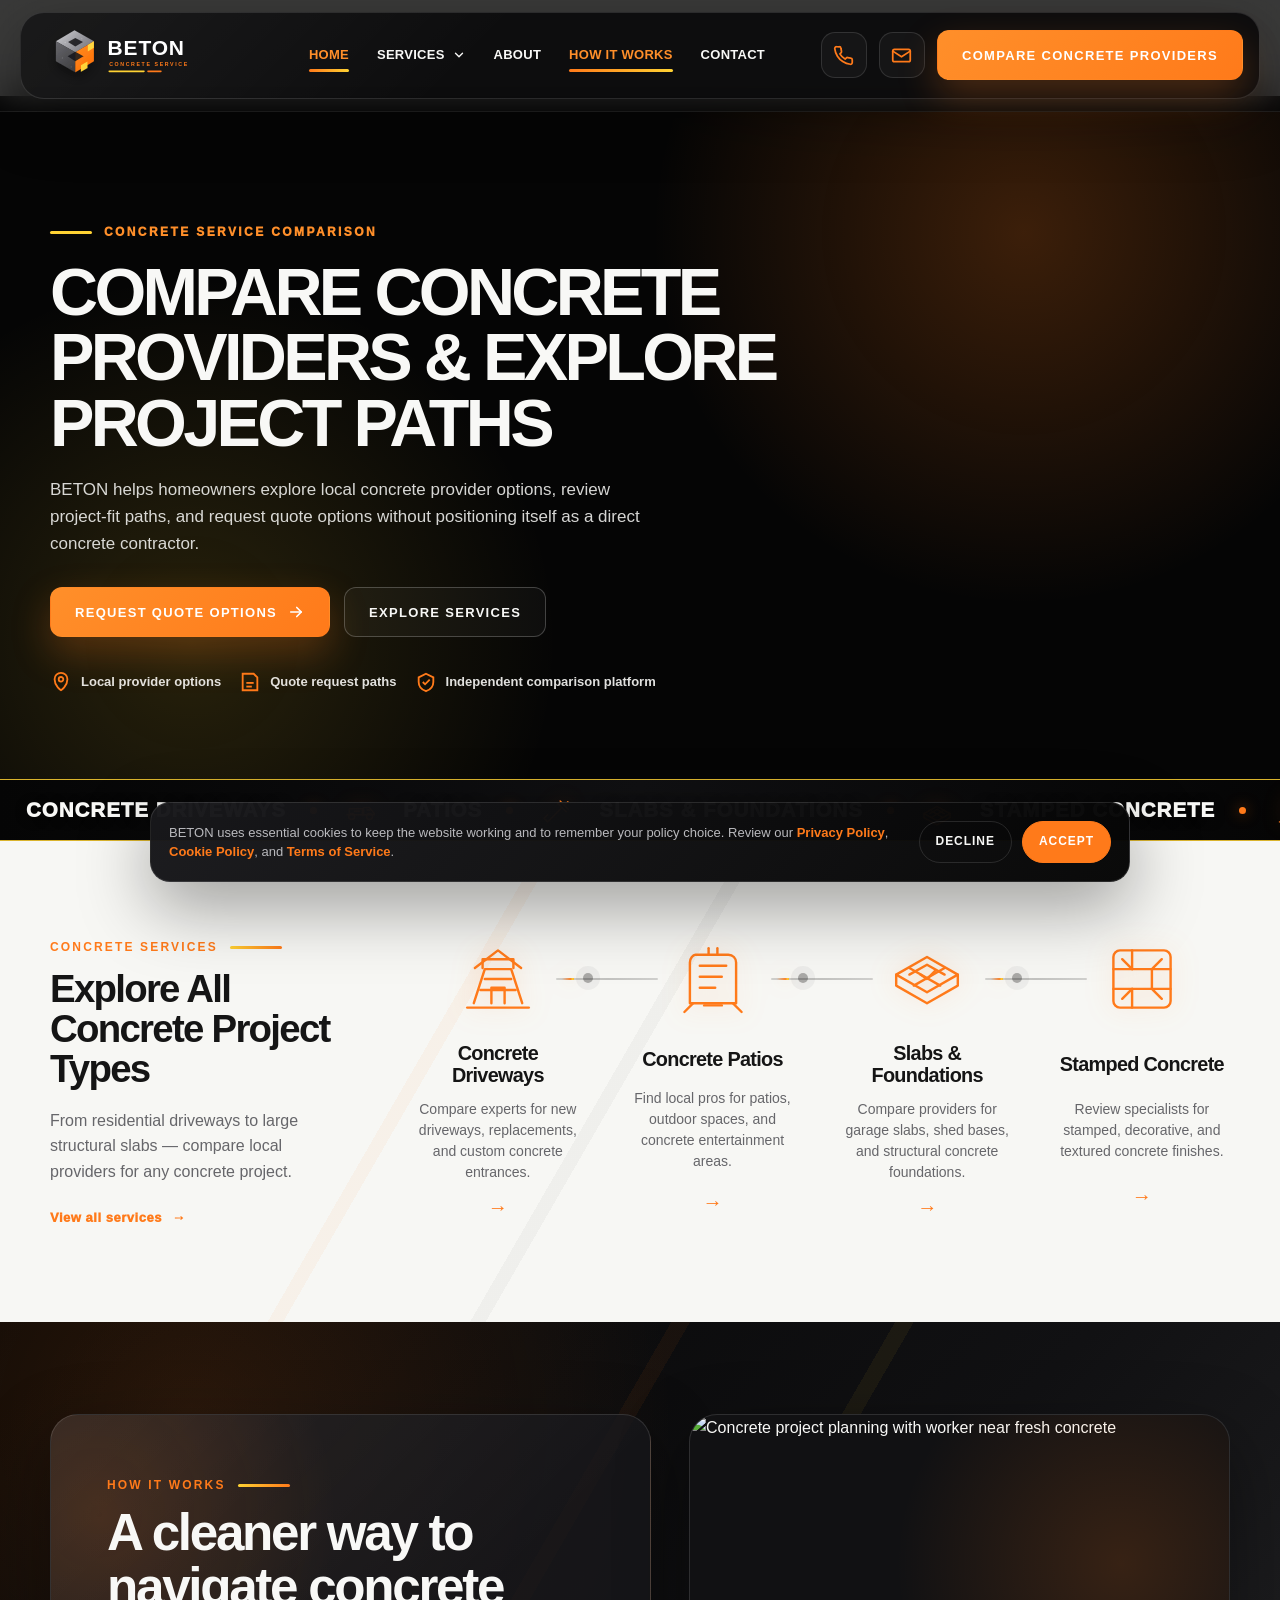
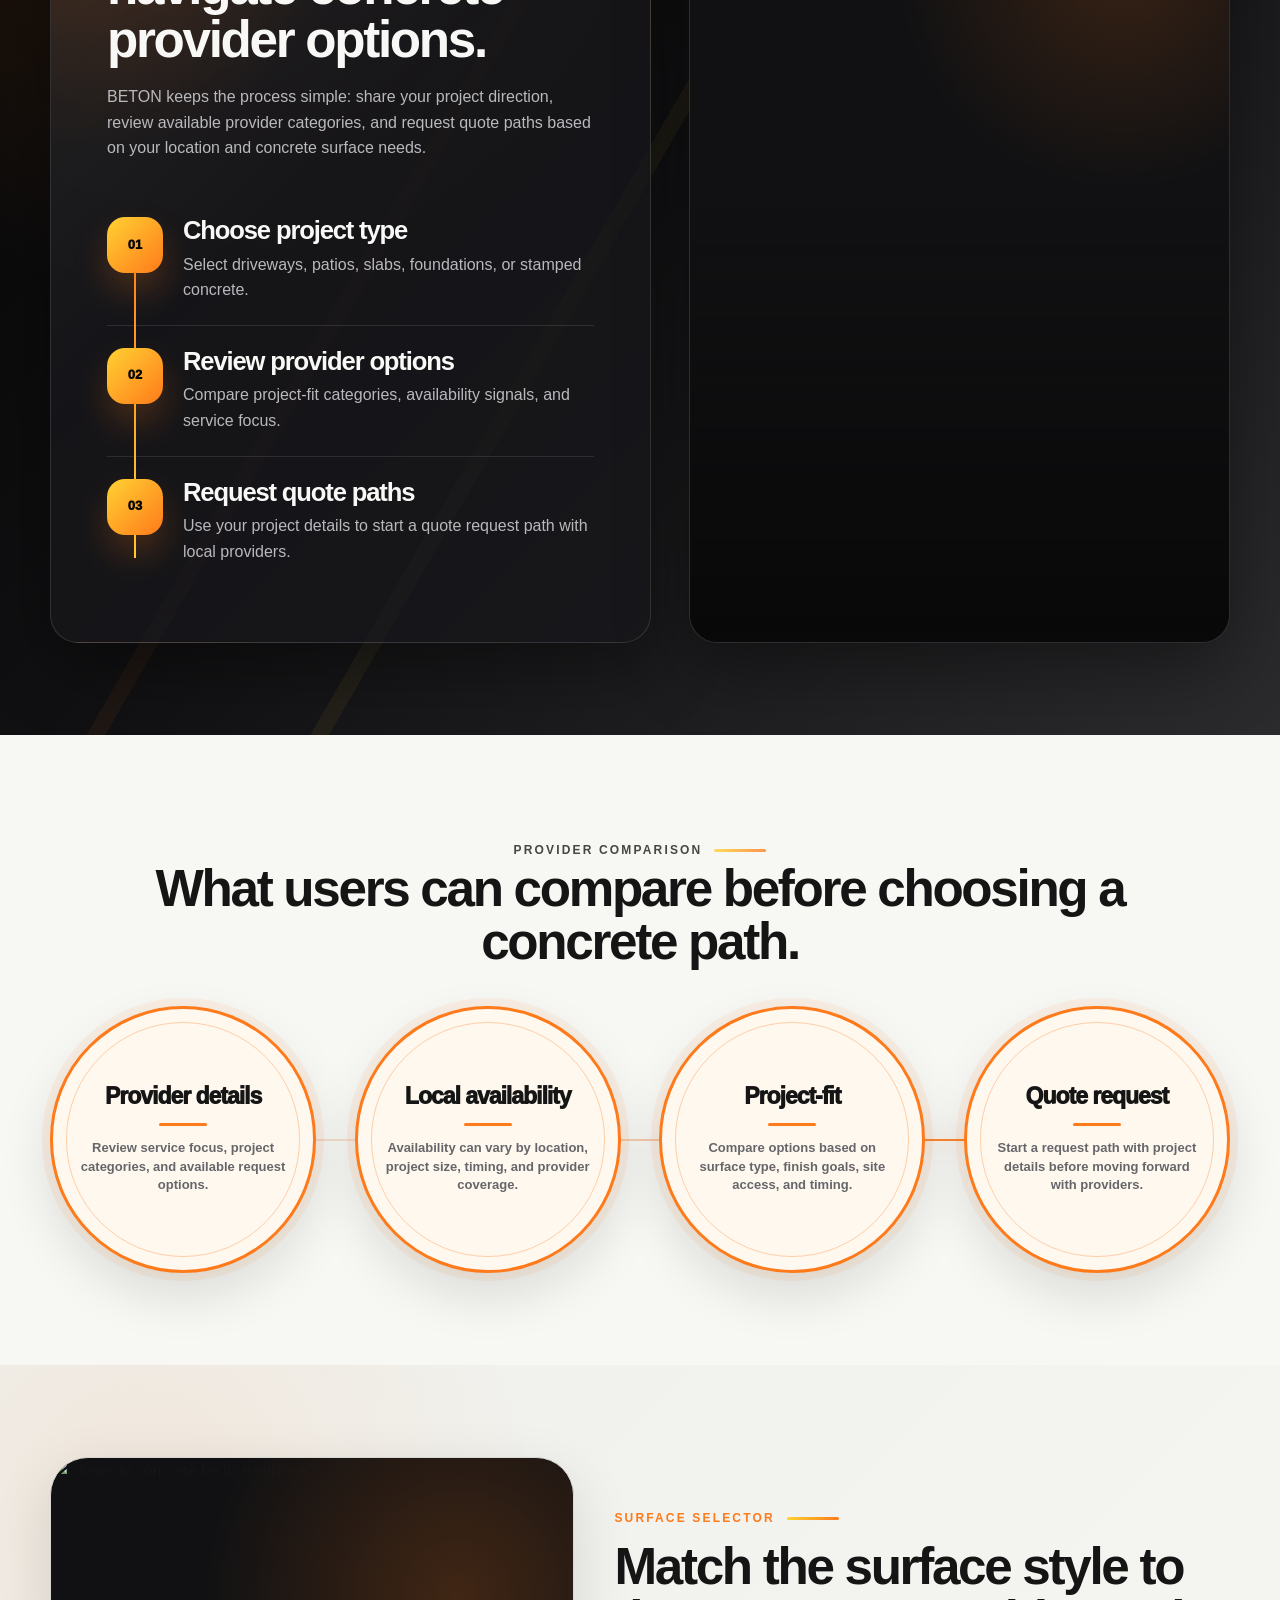
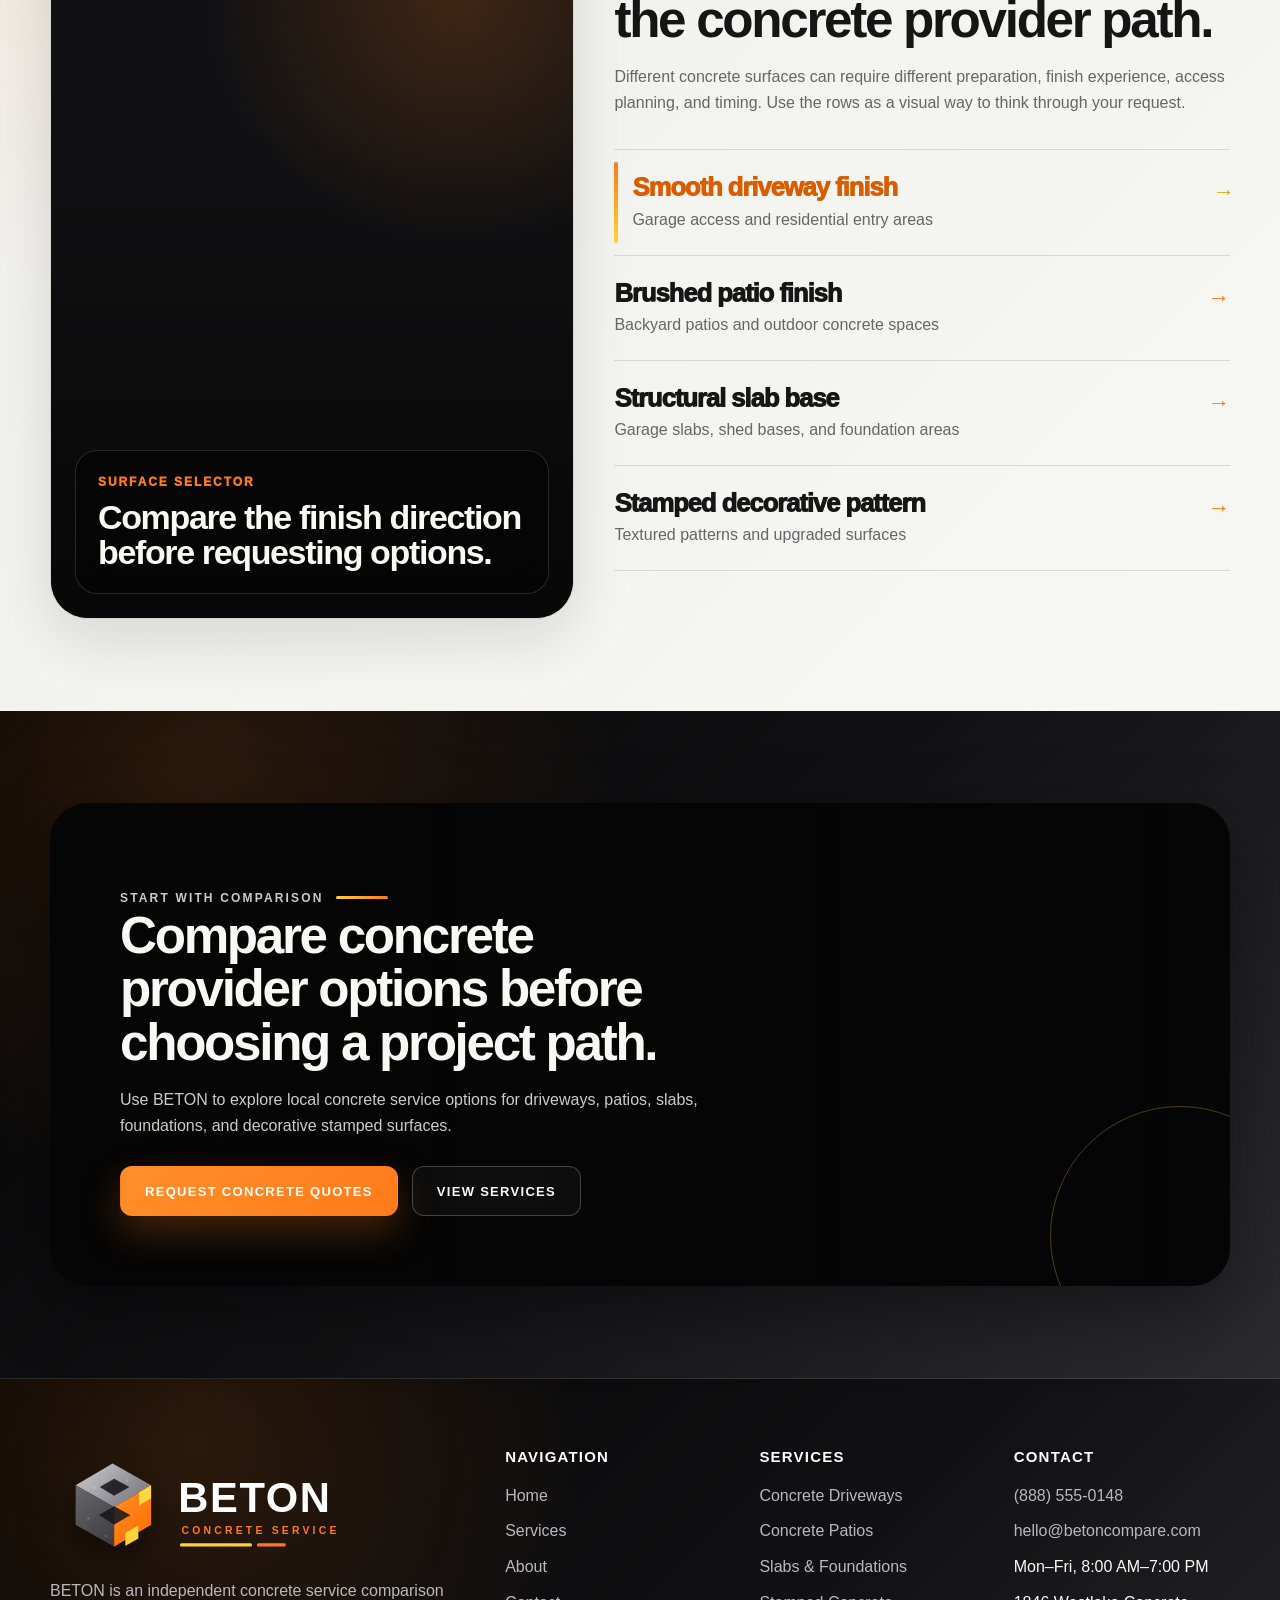
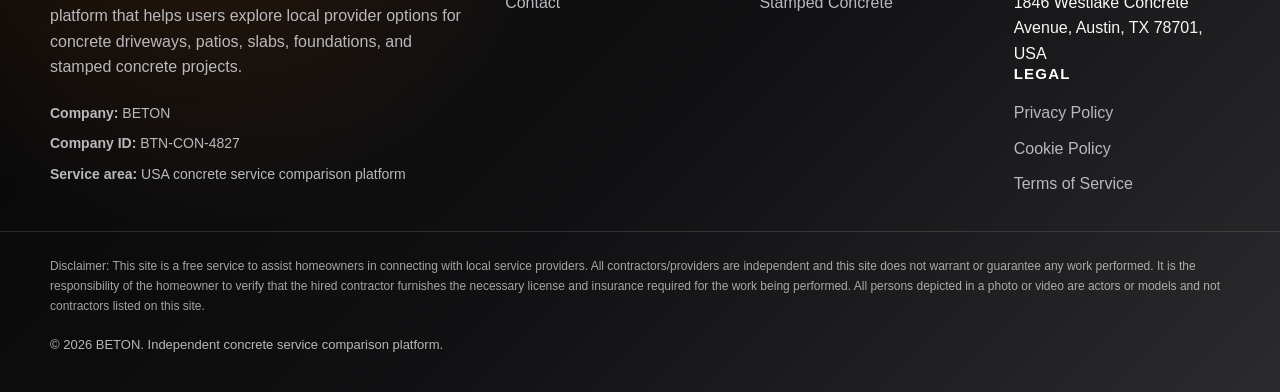
==== commit 6bdfd1f7: "+" ====
--- a/index.html
+++ b/index.html
@@ -506,6 +506,37 @@
             </div>
         </section>
 
+                <section class="verification-strip section section--light" aria-labelledby="verification-title">
+                    <div class="container">
+                        <div class="section-heading section-heading--center">
+                            <p class="section-kicker">Provider comparison</p>
+                            <h2 id="verification-title">What users can compare before choosing a concrete path.</h2>
+                        </div>
+                
+                        <div class="verification-line" aria-label="Provider comparison factors">
+                            <article>
+                                <h3>Provider details</h3>
+                                <p>Review service focus, project categories, and available request options.</p>
+                            </article>
+                
+                            <article>
+                                <h3>Local availability</h3>
+                                <p>Availability can vary by location, project size, timing, and provider coverage.</p>
+                            </article>
+                
+                            <article>
+                                <h3>Project-fit</h3>
+                                <p>Compare options based on surface type, finish goals, site access, and timing.</p>
+                            </article>
+                
+                            <article>
+                                <h3>Quote request</h3>
+                                <p>Start a request path with project details before moving forward with providers.</p>
+                            </article>
+                        </div>
+                    </div>
+                </section>
+
         <section class="surface-selector section section--soft" aria-labelledby="surface-selector-title">
             <div class="container">
                 <div class="surface-selector__grid">
@@ -557,36 +588,6 @@
             </div>
         </section>
 
-        <section class="verification-strip section section--light" aria-labelledby="verification-title">
-            <div class="container">
-                <div class="section-heading section-heading--center">
-                    <p class="section-kicker">Provider comparison</p>
-                    <h2 id="verification-title">What users can compare before choosing a concrete path.</h2>
-                </div>
-
-                <div class="verification-line" aria-label="Provider comparison factors">
-                    <article>
-                        <h3>Provider details</h3>
-                        <p>Review service focus, project categories, and available request options.</p>
-                    </article>
-
-                    <article>
-                        <h3>Local availability</h3>
-                        <p>Availability can vary by location, project size, timing, and provider coverage.</p>
-                    </article>
-
-                    <article>
-                        <h3>Project-fit</h3>
-                        <p>Compare options based on surface type, finish goals, site access, and timing.</p>
-                    </article>
-
-                    <article>
-                        <h3>Quote request</h3>
-                        <p>Start a request path with project details before moving forward with providers.</p>
-                    </article>
-                </div>
-            </div>
-        </section>
 
         <section class="section section--dark" aria-labelledby="home-cta-title">
             <div class="container">
--- a/css/style.css
+++ b/css/style.css
@@ -2203,3 +2203,77 @@
     }
 }
 
+/* More width for verification section heading */
+.verification-strip .section-heading {
+    max-width: 980px;
+}
+
+.verification-strip .section-heading h2 {
+    max-width: 980px;
+    margin-inline: auto;
+}
+
+/* Clean hover transition fix */
+.verification-line article {
+    isolation: isolate;
+    background: #FFF8EF;
+    transition:
+        transform 220ms ease,
+        border-color 220ms ease,
+        box-shadow 220ms ease;
+}
+
+/* Solid orange fill layer, without cheap gradients/blinks */
+.verification-line article::after {
+    content: "";
+    position: absolute;
+    inset: 0;
+    z-index: -1;
+    display: block;
+    border-radius: inherit;
+    background: var(--color-orange);
+    opacity: 0;
+    transition: opacity 180ms ease;
+}
+
+/* Inner ring stays above orange fill */
+.verification-line article::before {
+    z-index: 1;
+}
+
+/* Text stays dark until orange bg is already visible */
+.verification-line h3,
+.verification-line p {
+    z-index: 2;
+    transition: color 120ms ease;
+}
+
+.verification-line h3::after {
+    transition:
+        background 120ms ease,
+        width 160ms ease;
+}
+
+.verification-line article:hover {
+    border-color: var(--color-orange-deep);
+    box-shadow:
+        0 30px 70px rgba(255, 122, 26, 0.28),
+        0 0 0 10px rgba(255, 122, 26, 0.11);
+}
+
+.verification-line article:hover::after {
+    opacity: 1;
+}
+
+.verification-line article:hover h3,
+.verification-line article:hover p {
+    color: var(--color-white);
+    transition-delay: 90ms;
+}
+
+.verification-line article:hover h3::after {
+    width: 60px;
+    background: var(--color-yellow);
+    transition-delay: 90ms;
+}
+
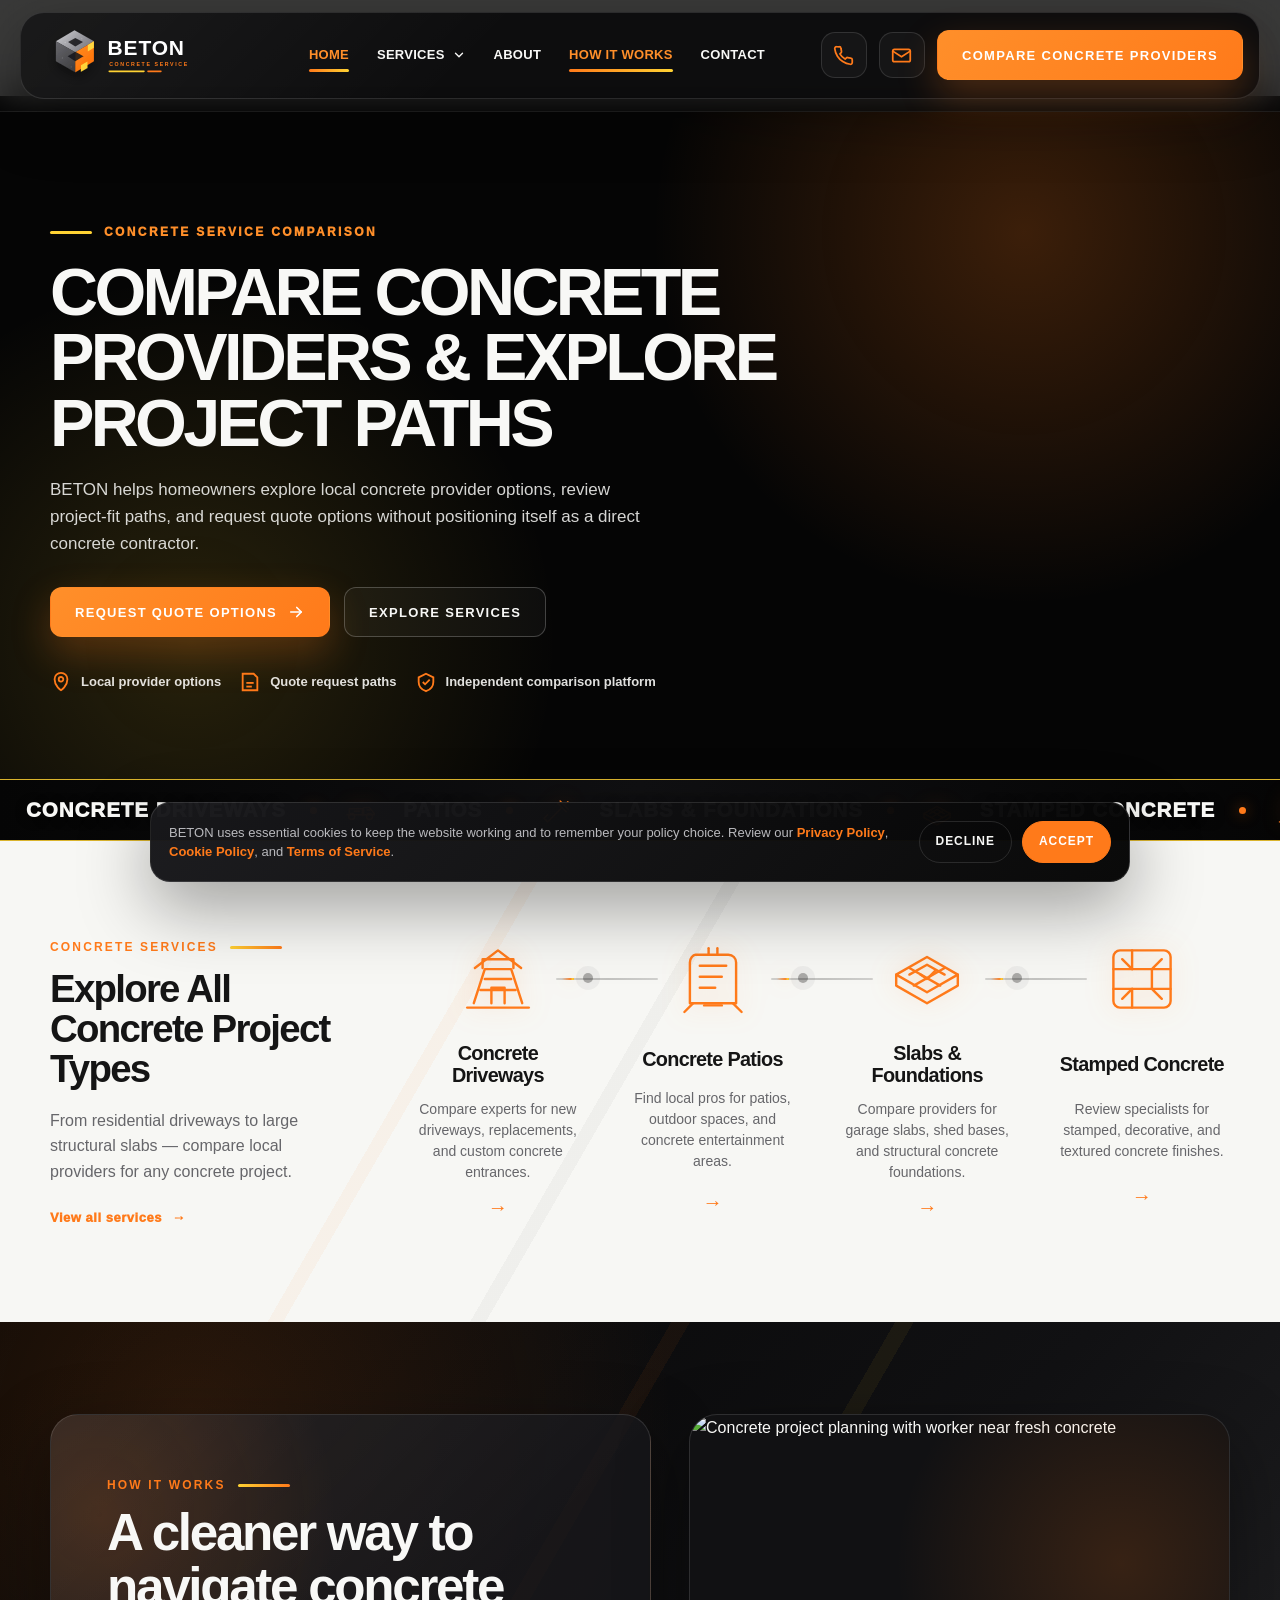
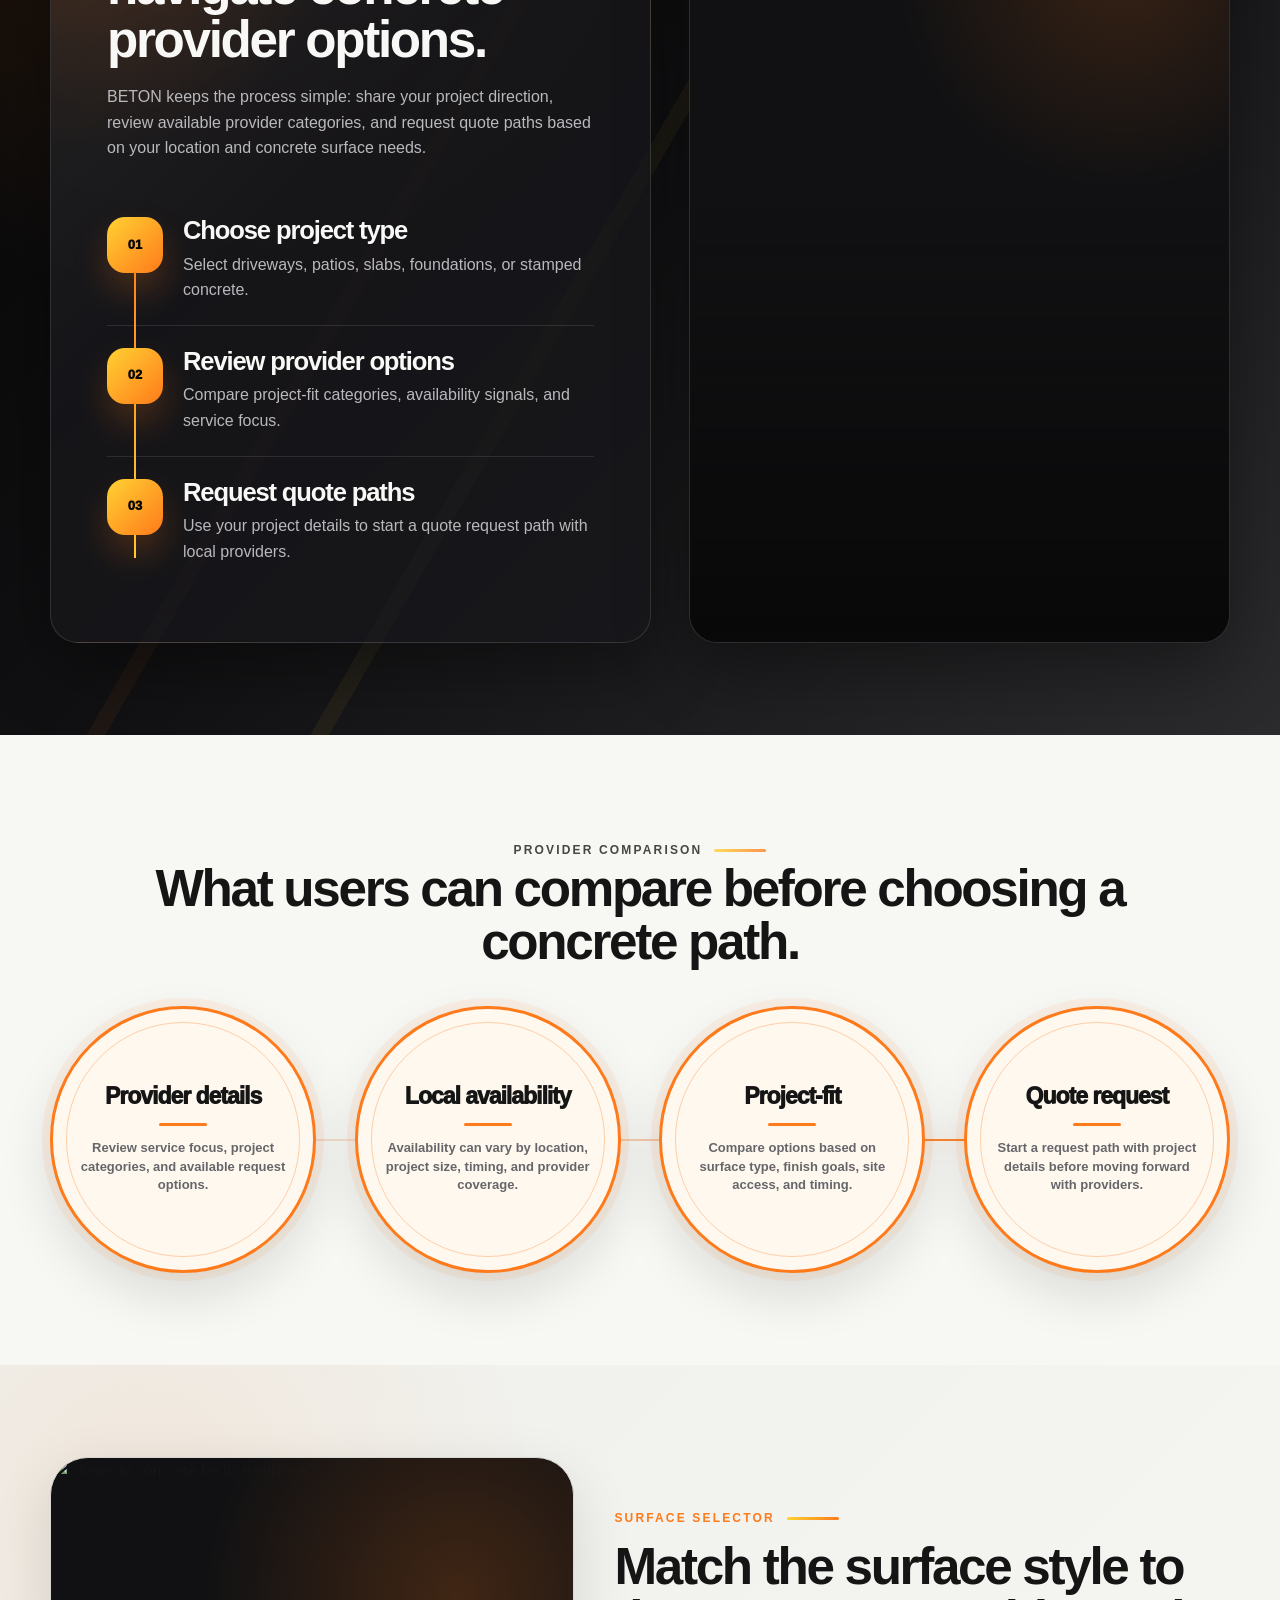
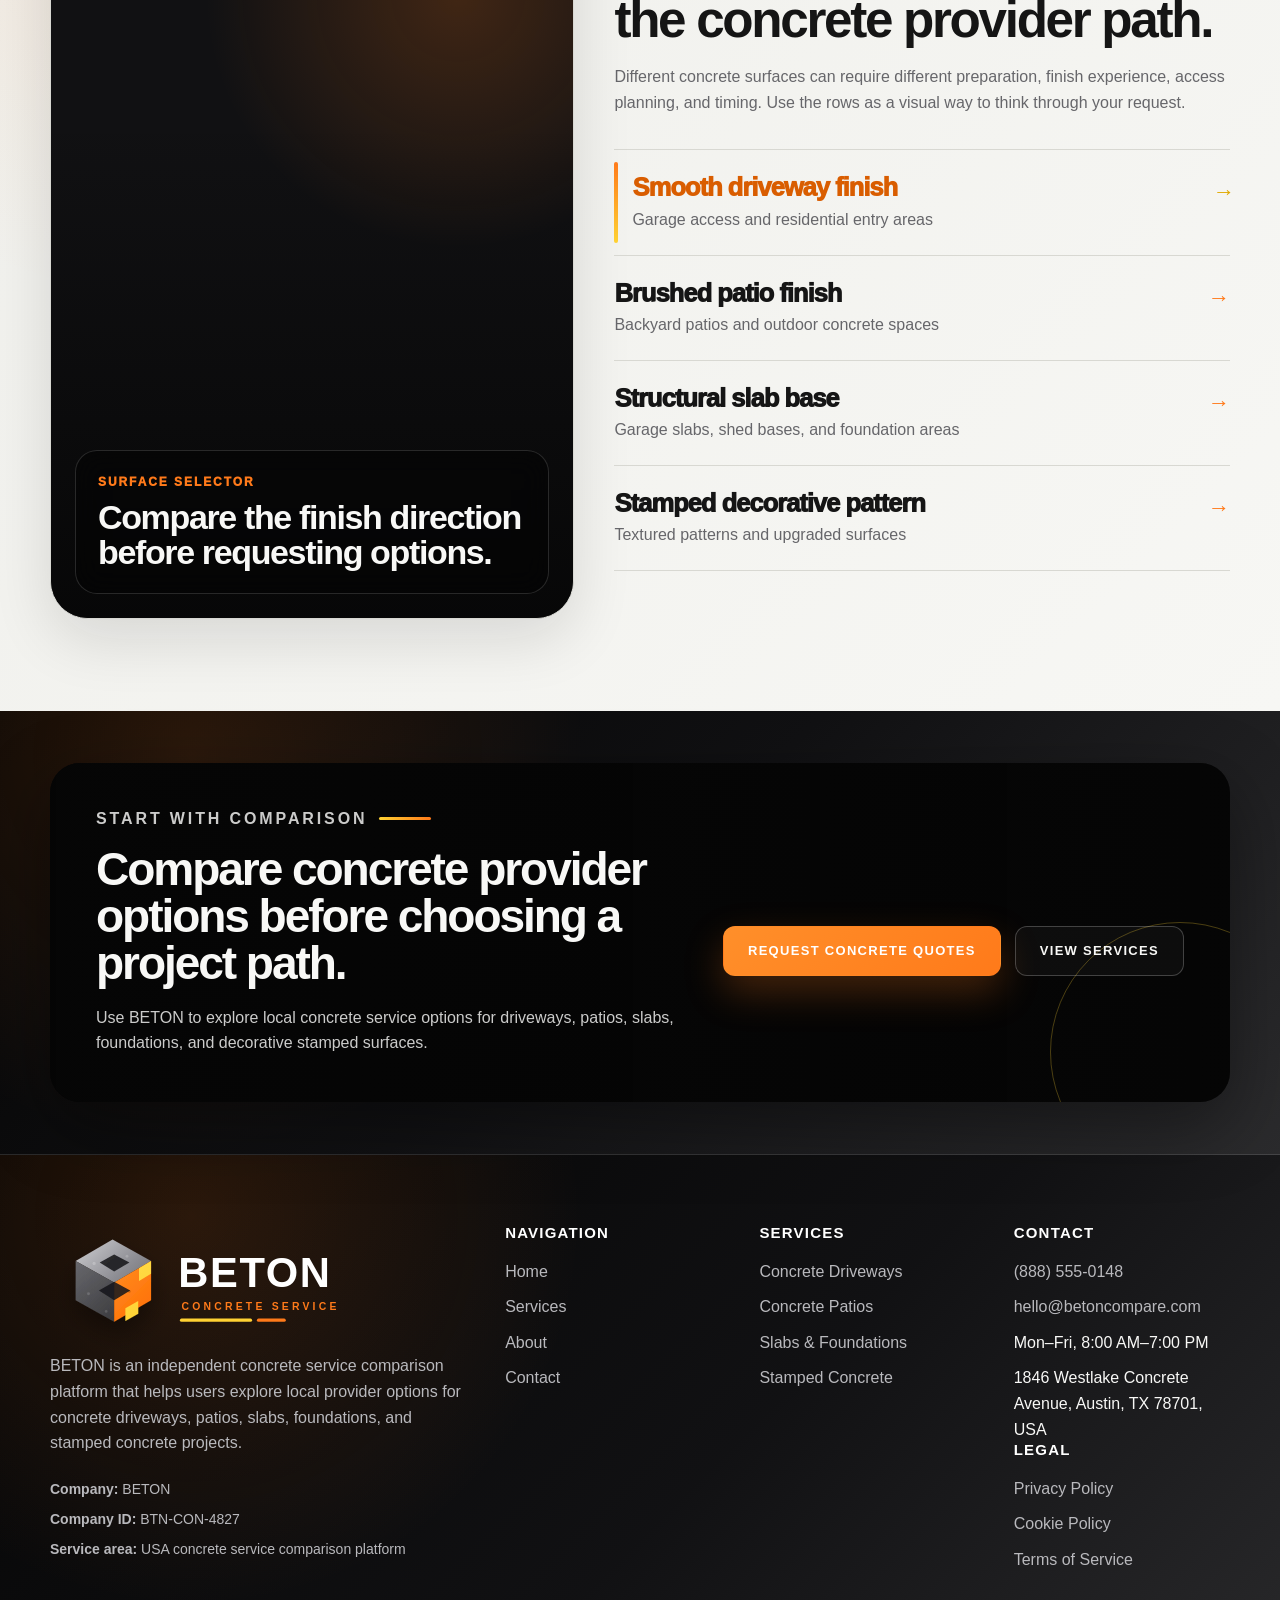
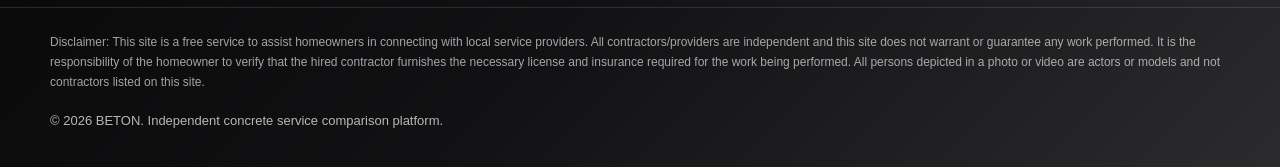
==== commit 07225d60: "+" ====
--- a/index.html
+++ b/index.html
@@ -589,7 +589,7 @@
         </section>
 
 
-        <section class="section section--dark" aria-labelledby="home-cta-title">
+        <section class="home-final-cta section section--dark" aria-labelledby="home-cta-title">
             <div class="container">
                 <div class="cta-card home-cta-card">
                     <div class="cta-card__content">
--- a/css/style.css
+++ b/css/style.css
@@ -2277,3 +2277,64 @@
     transition-delay: 90ms;
 }
 
+/* =========================
+   Home final CTA compact horizontal
+========================= */
+
+.home-final-cta {
+    padding: 52px 0;
+}
+
+.home-final-cta .home-cta-card {
+    min-height: 0;
+    border-radius: 30px;
+}
+
+.home-final-cta .cta-card::before {
+    background:
+        linear-gradient(90deg, rgba(5, 5, 5, 0.9) 0%, rgba(5, 5, 5, 0.72) 46%, rgba(5, 5, 5, 0.38) 100%),
+        var(--cta-image) center / cover no-repeat;
+}
+
+.home-final-cta .cta-card__content {
+    max-width: none;
+    width: 100%;
+    padding: clamp(28px, 4vw, 46px);
+    display: grid;
+    grid-template-columns: minmax(0, 1fr) auto;
+    gap: 18px 34px;
+    align-items: center;
+}
+
+.home-final-cta .section-kicker {
+    grid-column: 1 / -1;
+    margin-bottom: 0;
+}
+
+.home-final-cta h2 {
+    grid-column: 1;
+    margin: 0;
+    max-width: 900px;
+    font-size: clamp(30px, 3.6vw, 48px);
+    line-height: 1.02;
+}
+
+.home-final-cta .cta-card p {
+    grid-column: 1;
+    max-width: 820px;
+    margin: 0;
+    font-size: 16px;
+}
+
+.home-final-cta .btn-group {
+    grid-column: 2;
+    grid-row: 2 / 4;
+    margin-top: 0;
+    justify-content: flex-end;
+    align-self: center;
+    min-width: 260px;
+}
+
+.home-final-cta .btn-group .btn {
+    white-space: nowrap;
+}
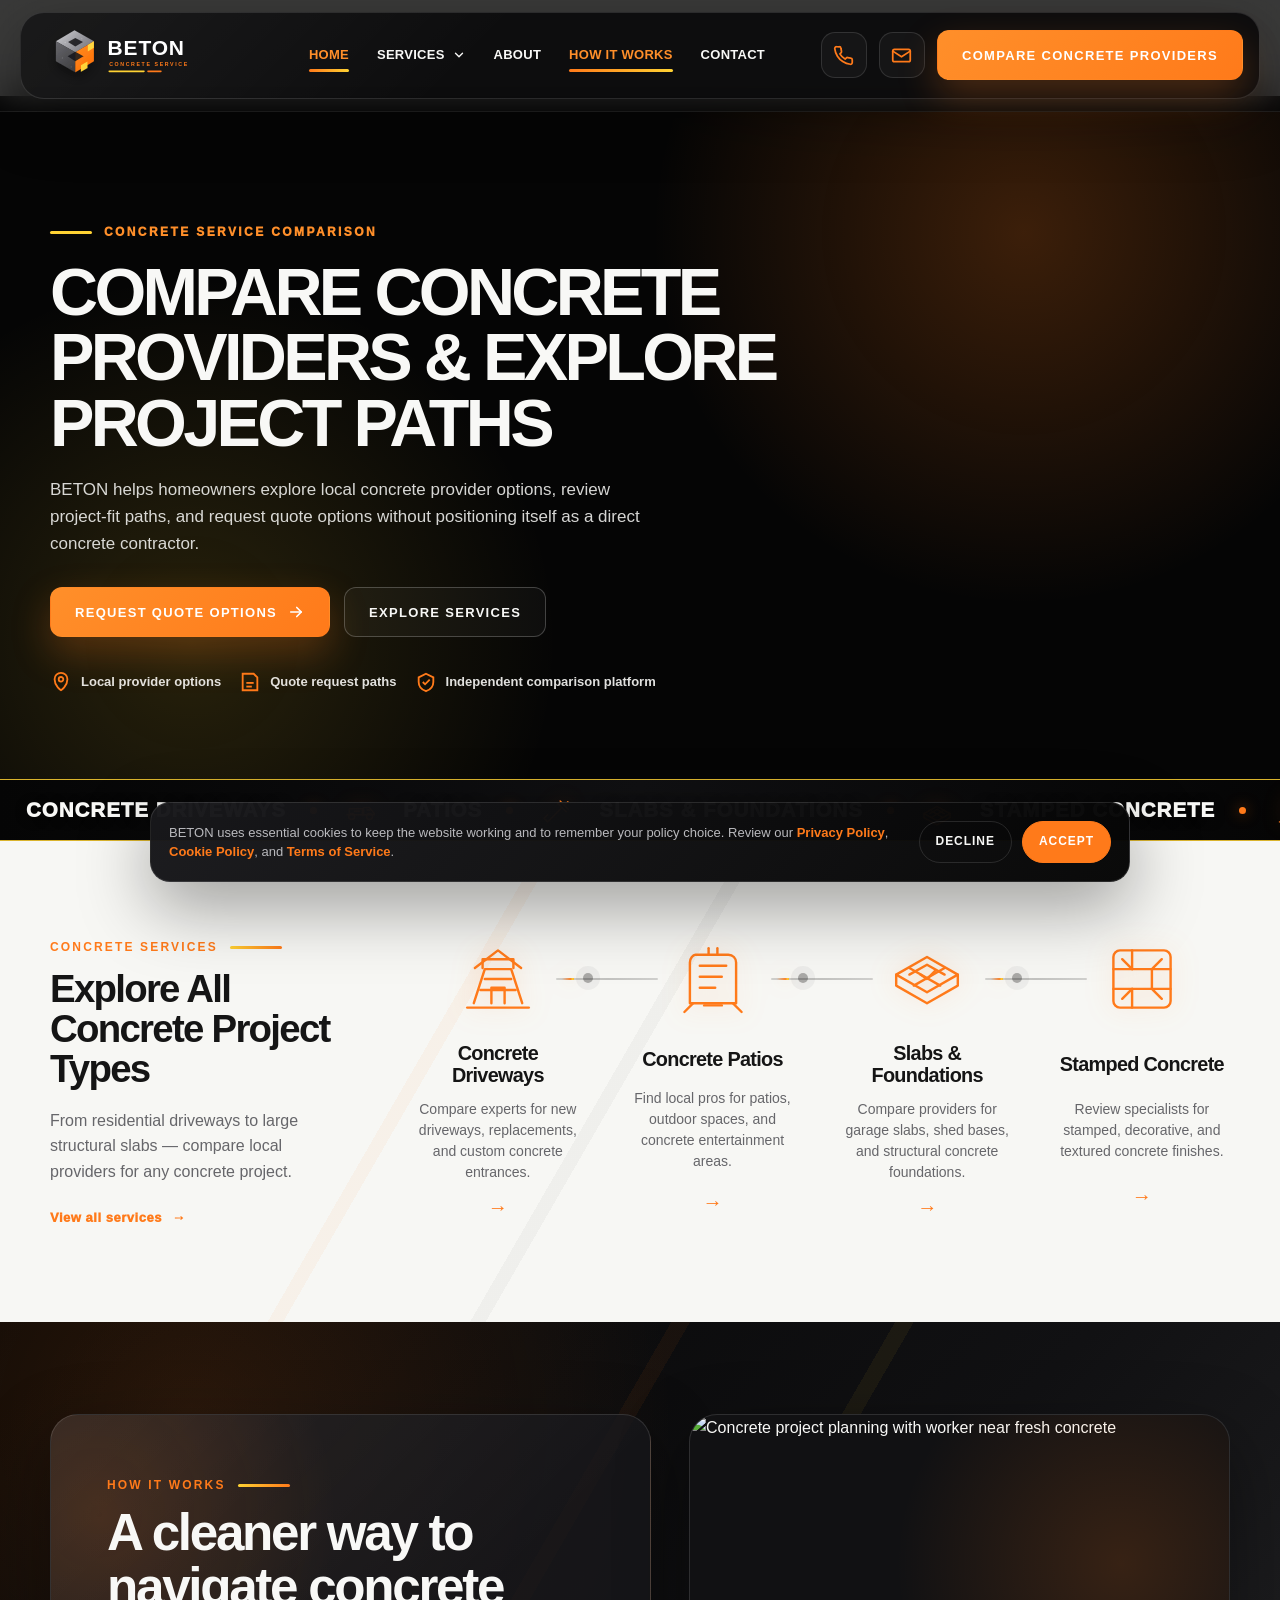
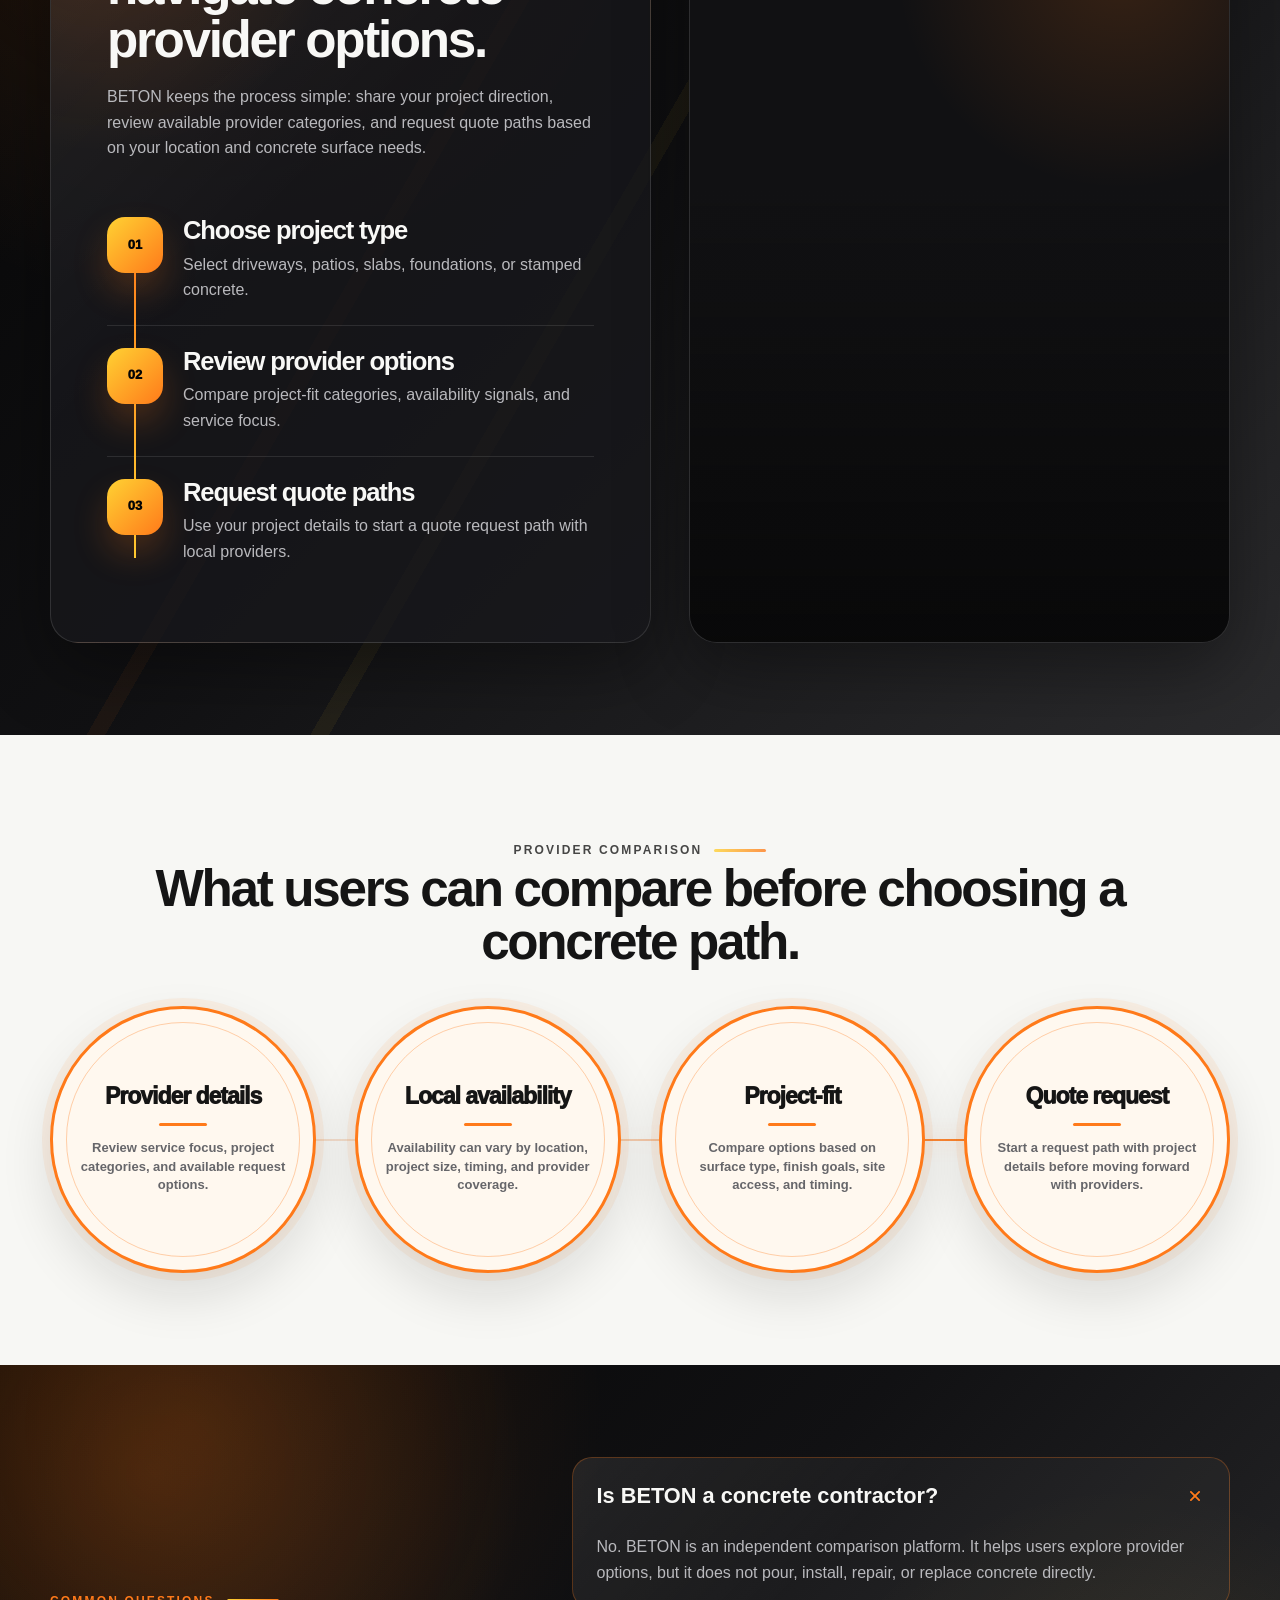
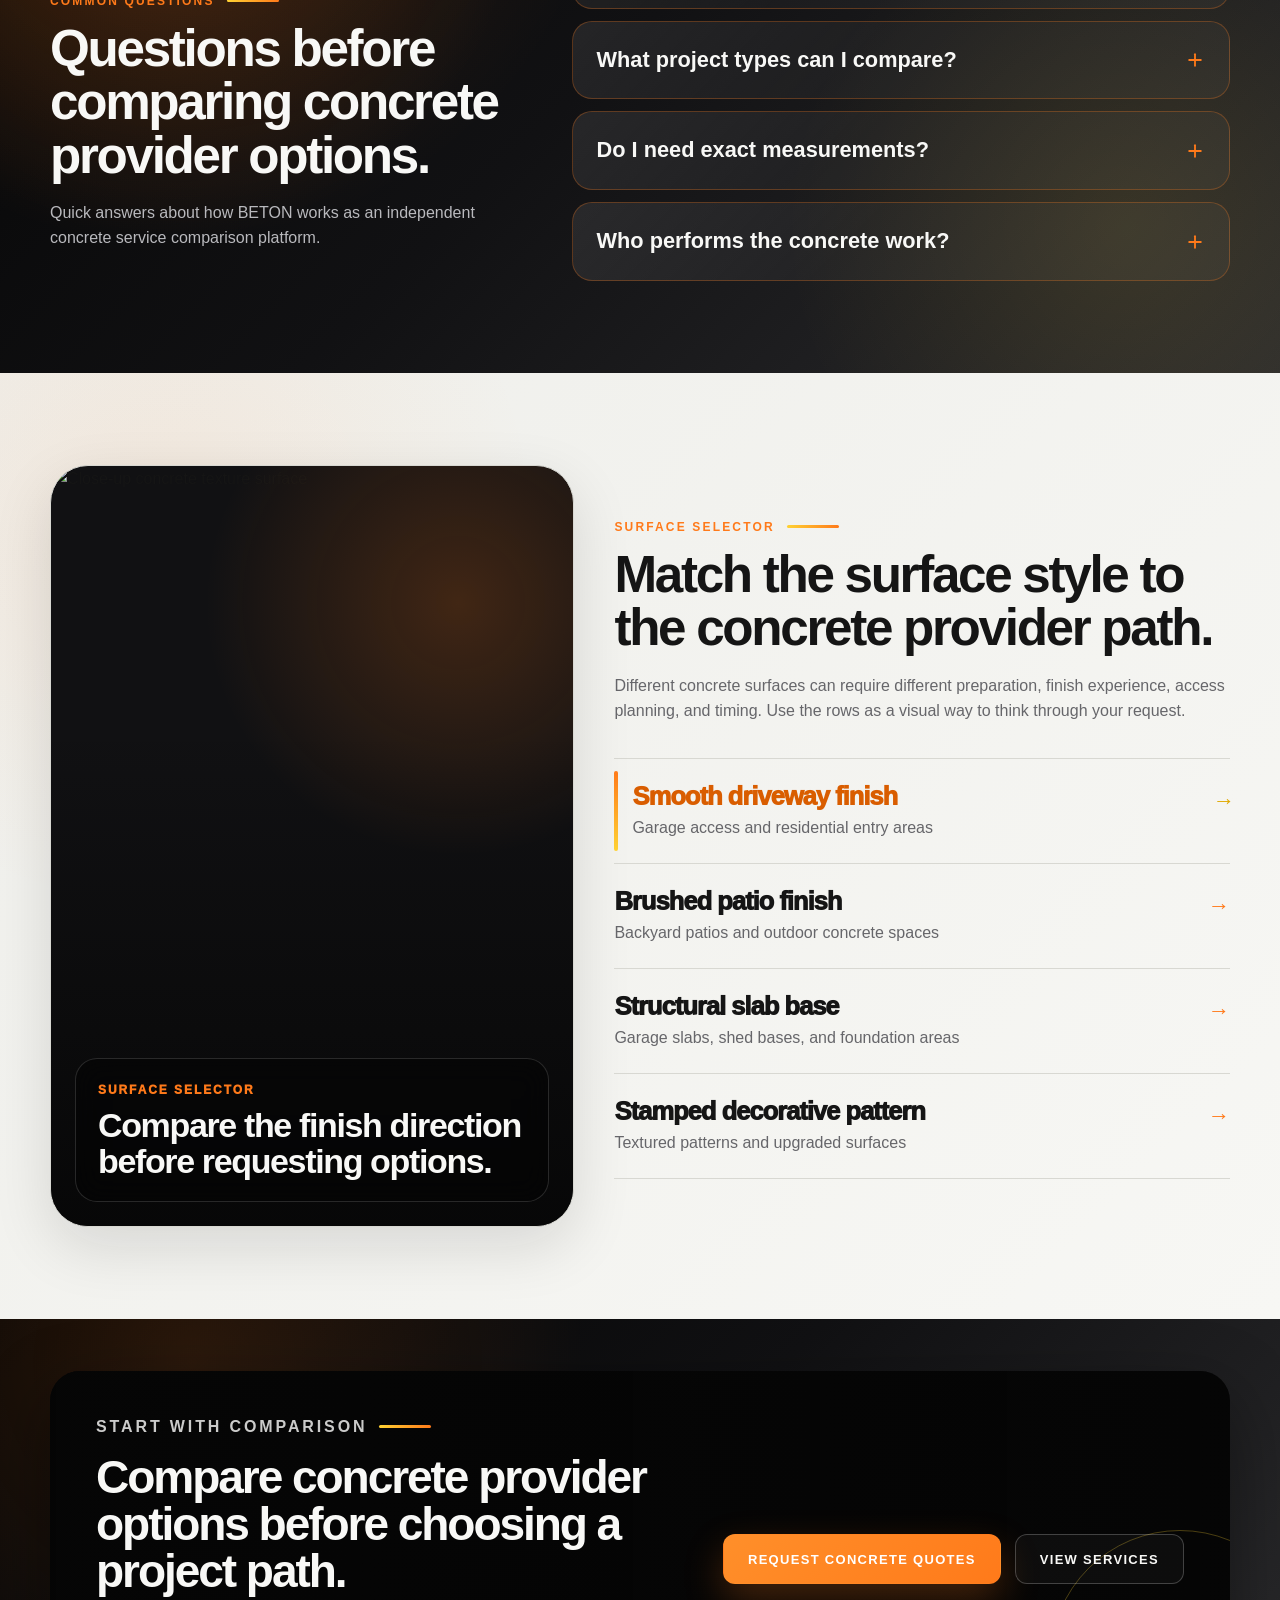
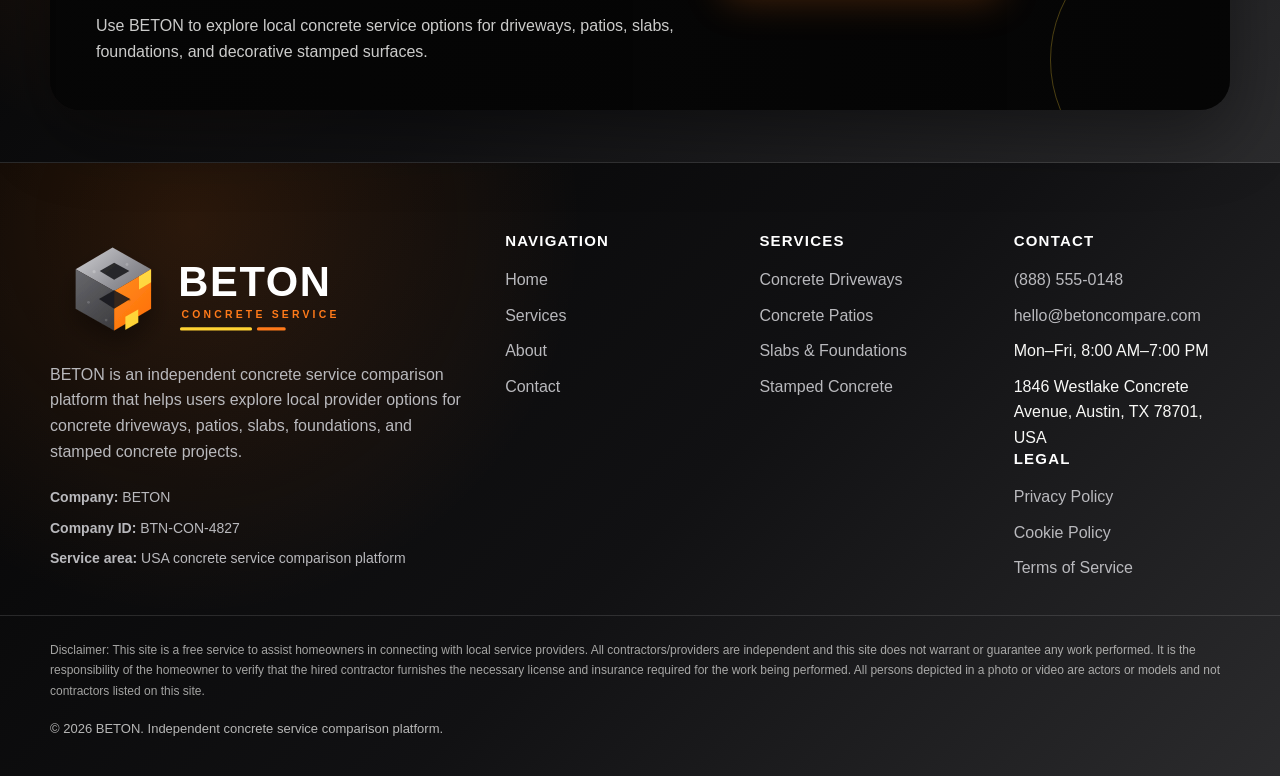
==== commit 85949c95: "+" ====
--- a/index.html
+++ b/index.html
@@ -176,289 +176,290 @@
             </div>
         </section>
 
-    <section class="concrete-marquee concrete-marquee--icons" aria-label="Concrete service marquee">
-        <div class="concrete-marquee__track">
-            <div class="concrete-marquee__group">
-                <div class="concrete-marquee__item">
-                    <span>Concrete Driveways</span>
-                </div>
-    
-                <span class="concrete-marquee__dot"></span>
-    
-                <div class="concrete-marquee__icon" aria-hidden="true">
-                    <svg viewBox="0 0 64 64">
-                        <path d="M10 40H38" />
-                        <path d="M38 28H48L56 38V40H38V28Z" />
-                        <path d="M14 40V30H36V40" />
-                        <path d="M18 48A5 5 0 1 0 18 38A5 5 0 0 0 18 48Z" />
-                        <path d="M48 48A5 5 0 1 0 48 38A5 5 0 0 0 48 48Z" />
-                        <path d="M23 34H31" />
-                        <path d="M44 32H49" />
-                    </svg>
-                </div>
-    
-                <div class="concrete-marquee__item">
-                    <span>Patios</span>
-                </div>
-    
-                <span class="concrete-marquee__dot"></span>
-    
-                <div class="concrete-marquee__icon" aria-hidden="true">
-                    <svg viewBox="0 0 64 64">
-                        <path d="M20 50L42 28" />
-                        <path d="M35 21L49 35" />
-                        <path d="M39 17L53 31" />
-                        <path d="M18 52L12 46" />
-                        <path d="M12 46L18 40" />
-                        <path d="M46 24L52 18" />
-                    </svg>
-                </div>
-    
-                <div class="concrete-marquee__item">
-                    <span>Slabs &amp; Foundations</span>
-                </div>
-    
-                <span class="concrete-marquee__dot"></span>
-    
-                <div class="concrete-marquee__icon" aria-hidden="true">
-                    <svg viewBox="0 0 64 64">
-                        <path d="M10 38L32 26L54 38L32 50L10 38Z" />
-                        <path d="M10 38V45L32 57L54 45V38" />
-                        <path d="M20 38L32 31L44 38" />
-                        <path d="M22 45L44 32" />
-                        <path d="M42 45L20 32" />
-                    </svg>
-                </div>
-    
-                <div class="concrete-marquee__item">
-                    <span>Stamped Concrete</span>
-                </div>
-    
-                <span class="concrete-marquee__dot"></span>
-    
-                <div class="concrete-marquee__icon" aria-hidden="true">
-                    <svg viewBox="0 0 64 64">
-                        <path d="M24 10H40" />
-                        <path d="M28 10L20 52" />
-                        <path d="M36 10L44 52" />
-                        <path d="M16 52H48" />
-                        <path d="M24 24H40" />
-                        <path d="M22 36H42" />
-                    </svg>
-                </div>
-    
-                <div class="concrete-marquee__item">
-                    <span>Local Providers</span>
-                </div>
-    
-                <span class="concrete-marquee__dot"></span>
-    
-                <div class="concrete-marquee__icon" aria-hidden="true">
-                    <svg viewBox="0 0 64 64">
-                        <path d="M32 56S50 43 50 24A18 18 0 0 0 14 24C14 43 32 56 32 56Z" />
-                        <path d="M32 30A6 6 0 1 0 32 18A6 6 0 0 0 32 30Z" />
-                    </svg>
-                </div>
-    
-                <div class="concrete-marquee__item">
-                    <span>Quality Options</span>
-                </div>
-            </div>
-    
-            <div class="concrete-marquee__group" aria-hidden="true">
-                <div class="concrete-marquee__item">
-                    <span>Concrete Driveways</span>
-                </div>
-    
-                <span class="concrete-marquee__dot"></span>
-    
-                <div class="concrete-marquee__icon" aria-hidden="true">
-                    <svg viewBox="0 0 64 64">
-                        <path d="M10 40H38" />
-                        <path d="M38 28H48L56 38V40H38V28Z" />
-                        <path d="M14 40V30H36V40" />
-                        <path d="M18 48A5 5 0 1 0 18 38A5 5 0 0 0 18 48Z" />
-                        <path d="M48 48A5 5 0 1 0 48 38A5 5 0 0 0 48 48Z" />
-                        <path d="M23 34H31" />
-                        <path d="M44 32H49" />
-                    </svg>
-                </div>
-    
-                <div class="concrete-marquee__item">
-                    <span>Patios</span>
-                </div>
-    
-                <span class="concrete-marquee__dot"></span>
-    
-                <div class="concrete-marquee__icon" aria-hidden="true">
-                    <svg viewBox="0 0 64 64">
-                        <path d="M20 50L42 28" />
-                        <path d="M35 21L49 35" />
-                        <path d="M39 17L53 31" />
-                        <path d="M18 52L12 46" />
-                        <path d="M12 46L18 40" />
-                        <path d="M46 24L52 18" />
-                    </svg>
-                </div>
-    
-                <div class="concrete-marquee__item">
-                    <span>Slabs &amp; Foundations</span>
-                </div>
-    
-                <span class="concrete-marquee__dot"></span>
-    
-                <div class="concrete-marquee__icon" aria-hidden="true">
-                    <svg viewBox="0 0 64 64">
-                        <path d="M10 38L32 26L54 38L32 50L10 38Z" />
-                        <path d="M10 38V45L32 57L54 45V38" />
-                        <path d="M20 38L32 31L44 38" />
-                        <path d="M22 45L44 32" />
-                        <path d="M42 45L20 32" />
-                    </svg>
-                </div>
-    
-                <div class="concrete-marquee__item">
-                    <span>Stamped Concrete</span>
-                </div>
-    
-                <span class="concrete-marquee__dot"></span>
-    
-                <div class="concrete-marquee__icon" aria-hidden="true">
-                    <svg viewBox="0 0 64 64">
-                        <path d="M24 10H40" />
-                        <path d="M28 10L20 52" />
-                        <path d="M36 10L44 52" />
-                        <path d="M16 52H48" />
-                        <path d="M24 24H40" />
-                        <path d="M22 36H42" />
-                    </svg>
-                </div>
-    
-                <div class="concrete-marquee__item">
-                    <span>Local Providers</span>
-                </div>
-    
-                <span class="concrete-marquee__dot"></span>
-    
-                <div class="concrete-marquee__icon" aria-hidden="true">
-                    <svg viewBox="0 0 64 64">
-                        <path d="M32 56S50 43 50 24A18 18 0 0 0 14 24C14 43 32 56 32 56Z" />
-                        <path d="M32 30A6 6 0 1 0 32 18A6 6 0 0 0 32 30Z" />
-                    </svg>
-                </div>
-    
-                <div class="concrete-marquee__item">
-                    <span>Quality Options</span>
-                </div>
-            </div>
-        </div>
-    </section>
-
-    <section class="home-services-rail section section--light" aria-labelledby="services-rail-title">
-        <div class="container">
-            <div class="services-rail services-rail--timeline">
-                <div class="services-rail__intro">
-                    <p class="section-kicker">Concrete services</p>
-                    <h2 id="services-rail-title">Explore All Concrete Project Types</h2>
-                    <p>
-                        From residential driveways to large structural slabs — compare local providers for any concrete
-                        project.
-                    </p>
-    
-                    <a class="services-rail__intro-link" href="services.html">
-                        View all services
-                        <span>→</span>
-                    </a>
-                </div>
-    
-                <div class="services-rail__line" aria-label="Concrete service category links">
-                    <a class="rail-service" href="concrete-driveways.html">
-                        <span class="service-icon">
-                            <svg viewBox="0 0 80 80" aria-hidden="true">
-                                <path d="M18 62L28 31H52L62 62" />
-                                <path d="M24 50H56" />
-                                <path d="M28 40H52" />
-                                <path d="M19 30L40 14L61 30" />
-                                <path d="M26 30V22H54V30" />
-                                <path d="M34 62V48H46V62" />
-                                <path d="M12 66H68" />
-                            </svg>
-                        </span>
-    
-                        <strong>Concrete Driveways</strong>
-                        <span>
-                            Compare experts for new driveways, replacements, and custom concrete entrances.
-                        </span>
-                        <em>→</em>
-                    </a>
-    
-                    <a class="rail-service" href="concrete-patios.html">
-                        <span class="service-icon">
-                            <svg viewBox="0 0 80 80" aria-hidden="true">
-                                <path d="M24 18H54C58 18 61 21 61 25V62H19V25C19 21 22 18 24 18Z" />
-                                <path d="M28 28H52" />
-                                <path d="M28 38H48" />
-                                <path d="M28 48H42" />
-                                <path d="M22 62L14 70" />
-                                <path d="M58 62L66 70" />
-                                <path d="M44 18V12" />
-                                <path d="M36 18V12" />
-                                <path d="M32 64H48" />
-                            </svg>
-                        </span>
-    
-                        <strong>Concrete Patios</strong>
-                        <span>
-                            Find local pros for patios, outdoor spaces, and concrete entertainment areas.
-                        </span>
-                        <em>→</em>
-                    </a>
-    
-                    <a class="rail-service" href="slabs-foundations.html">
-                        <span class="service-icon">
-                            <svg viewBox="0 0 80 80" aria-hidden="true">
-                                <path d="M12 36L40 20L68 36L40 52L12 36Z" />
-                                <path d="M12 36V46L40 62L68 46V36" />
-                                <path d="M24 36L40 27L56 36" />
-                                <path d="M28 46L56 30" />
-                                <path d="M52 46L24 30" />
-                                <path d="M34 36L40 40L48 32" />
-                            </svg>
-                        </span>
-    
-                        <strong>Slabs &amp; Foundations</strong>
-                        <span>
-                            Compare providers for garage slabs, shed bases, and structural concrete foundations.
-                        </span>
-                        <em>→</em>
-                    </a>
-    
-                    <a class="rail-service" href="stamped-concrete.html">
-                        <span class="service-icon">
-                            <svg viewBox="0 0 80 80" aria-hidden="true">
-                                <rect x="14" y="14" width="52" height="52" rx="6" />
-                                <path d="M14 31H66" />
-                                <path d="M14 49H66" />
-                                <path d="M31 14V31" />
-                                <path d="M49 31V49" />
-                                <path d="M31 49V66" />
-                                <path d="M22 22L31 31" />
-                                <path d="M58 22L49 31" />
-                                <path d="M22 58L31 49" />
-                                <path d="M58 58L49 49" />
-                            </svg>
-                        </span>
-    
-                        <strong>Stamped Concrete</strong>
-                        <span>
-                            Review specialists for stamped, decorative, and textured concrete finishes.
-                        </span>
-                        <em>→</em>
-                    </a>
-                </div>
-            </div>
-        </div>
-    </section>
+        <section class="concrete-marquee concrete-marquee--icons" aria-label="Concrete service marquee">
+            <div class="concrete-marquee__track">
+                <div class="concrete-marquee__group">
+                    <div class="concrete-marquee__item">
+                        <span>Concrete Driveways</span>
+                    </div>
+
+                    <span class="concrete-marquee__dot"></span>
+
+                    <div class="concrete-marquee__icon" aria-hidden="true">
+                        <svg viewBox="0 0 64 64">
+                            <path d="M10 40H38" />
+                            <path d="M38 28H48L56 38V40H38V28Z" />
+                            <path d="M14 40V30H36V40" />
+                            <path d="M18 48A5 5 0 1 0 18 38A5 5 0 0 0 18 48Z" />
+                            <path d="M48 48A5 5 0 1 0 48 38A5 5 0 0 0 48 48Z" />
+                            <path d="M23 34H31" />
+                            <path d="M44 32H49" />
+                        </svg>
+                    </div>
+
+                    <div class="concrete-marquee__item">
+                        <span>Patios</span>
+                    </div>
+
+                    <span class="concrete-marquee__dot"></span>
+
+                    <div class="concrete-marquee__icon" aria-hidden="true">
+                        <svg viewBox="0 0 64 64">
+                            <path d="M20 50L42 28" />
+                            <path d="M35 21L49 35" />
+                            <path d="M39 17L53 31" />
+                            <path d="M18 52L12 46" />
+                            <path d="M12 46L18 40" />
+                            <path d="M46 24L52 18" />
+                        </svg>
+                    </div>
+
+                    <div class="concrete-marquee__item">
+                        <span>Slabs &amp; Foundations</span>
+                    </div>
+
+                    <span class="concrete-marquee__dot"></span>
+
+                    <div class="concrete-marquee__icon" aria-hidden="true">
+                        <svg viewBox="0 0 64 64">
+                            <path d="M10 38L32 26L54 38L32 50L10 38Z" />
+                            <path d="M10 38V45L32 57L54 45V38" />
+                            <path d="M20 38L32 31L44 38" />
+                            <path d="M22 45L44 32" />
+                            <path d="M42 45L20 32" />
+                        </svg>
+                    </div>
+
+                    <div class="concrete-marquee__item">
+                        <span>Stamped Concrete</span>
+                    </div>
+
+                    <span class="concrete-marquee__dot"></span>
+
+                    <div class="concrete-marquee__icon" aria-hidden="true">
+                        <svg viewBox="0 0 64 64">
+                            <path d="M24 10H40" />
+                            <path d="M28 10L20 52" />
+                            <path d="M36 10L44 52" />
+                            <path d="M16 52H48" />
+                            <path d="M24 24H40" />
+                            <path d="M22 36H42" />
+                        </svg>
+                    </div>
+
+                    <div class="concrete-marquee__item">
+                        <span>Local Providers</span>
+                    </div>
+
+                    <span class="concrete-marquee__dot"></span>
+
+                    <div class="concrete-marquee__icon" aria-hidden="true">
+                        <svg viewBox="0 0 64 64">
+                            <path d="M32 56S50 43 50 24A18 18 0 0 0 14 24C14 43 32 56 32 56Z" />
+                            <path d="M32 30A6 6 0 1 0 32 18A6 6 0 0 0 32 30Z" />
+                        </svg>
+                    </div>
+
+                    <div class="concrete-marquee__item">
+                        <span>Quality Options</span>
+                    </div>
+                </div>
+
+                <div class="concrete-marquee__group" aria-hidden="true">
+                    <div class="concrete-marquee__item">
+                        <span>Concrete Driveways</span>
+                    </div>
+
+                    <span class="concrete-marquee__dot"></span>
+
+                    <div class="concrete-marquee__icon" aria-hidden="true">
+                        <svg viewBox="0 0 64 64">
+                            <path d="M10 40H38" />
+                            <path d="M38 28H48L56 38V40H38V28Z" />
+                            <path d="M14 40V30H36V40" />
+                            <path d="M18 48A5 5 0 1 0 18 38A5 5 0 0 0 18 48Z" />
+                            <path d="M48 48A5 5 0 1 0 48 38A5 5 0 0 0 48 48Z" />
+                            <path d="M23 34H31" />
+                            <path d="M44 32H49" />
+                        </svg>
+                    </div>
+
+                    <div class="concrete-marquee__item">
+                        <span>Patios</span>
+                    </div>
+
+                    <span class="concrete-marquee__dot"></span>
+
+                    <div class="concrete-marquee__icon" aria-hidden="true">
+                        <svg viewBox="0 0 64 64">
+                            <path d="M20 50L42 28" />
+                            <path d="M35 21L49 35" />
+                            <path d="M39 17L53 31" />
+                            <path d="M18 52L12 46" />
+                            <path d="M12 46L18 40" />
+                            <path d="M46 24L52 18" />
+                        </svg>
+                    </div>
+
+                    <div class="concrete-marquee__item">
+                        <span>Slabs &amp; Foundations</span>
+                    </div>
+
+                    <span class="concrete-marquee__dot"></span>
+
+                    <div class="concrete-marquee__icon" aria-hidden="true">
+                        <svg viewBox="0 0 64 64">
+                            <path d="M10 38L32 26L54 38L32 50L10 38Z" />
+                            <path d="M10 38V45L32 57L54 45V38" />
+                            <path d="M20 38L32 31L44 38" />
+                            <path d="M22 45L44 32" />
+                            <path d="M42 45L20 32" />
+                        </svg>
+                    </div>
+
+                    <div class="concrete-marquee__item">
+                        <span>Stamped Concrete</span>
+                    </div>
+
+                    <span class="concrete-marquee__dot"></span>
+
+                    <div class="concrete-marquee__icon" aria-hidden="true">
+                        <svg viewBox="0 0 64 64">
+                            <path d="M24 10H40" />
+                            <path d="M28 10L20 52" />
+                            <path d="M36 10L44 52" />
+                            <path d="M16 52H48" />
+                            <path d="M24 24H40" />
+                            <path d="M22 36H42" />
+                        </svg>
+                    </div>
+
+                    <div class="concrete-marquee__item">
+                        <span>Local Providers</span>
+                    </div>
+
+                    <span class="concrete-marquee__dot"></span>
+
+                    <div class="concrete-marquee__icon" aria-hidden="true">
+                        <svg viewBox="0 0 64 64">
+                            <path d="M32 56S50 43 50 24A18 18 0 0 0 14 24C14 43 32 56 32 56Z" />
+                            <path d="M32 30A6 6 0 1 0 32 18A6 6 0 0 0 32 30Z" />
+                        </svg>
+                    </div>
+
+                    <div class="concrete-marquee__item">
+                        <span>Quality Options</span>
+                    </div>
+                </div>
+            </div>
+        </section>
+
+        <section class="home-services-rail section section--light" aria-labelledby="services-rail-title">
+            <div class="container">
+                <div class="services-rail services-rail--timeline">
+                    <div class="services-rail__intro">
+                        <p class="section-kicker">Concrete services</p>
+                        <h2 id="services-rail-title">Explore All Concrete Project Types</h2>
+                        <p>
+                            From residential driveways to large structural slabs — compare local providers for any
+                            concrete
+                            project.
+                        </p>
+
+                        <a class="services-rail__intro-link" href="services.html">
+                            View all services
+                            <span>→</span>
+                        </a>
+                    </div>
+
+                    <div class="services-rail__line" aria-label="Concrete service category links">
+                        <a class="rail-service" href="concrete-driveways.html">
+                            <span class="service-icon">
+                                <svg viewBox="0 0 80 80" aria-hidden="true">
+                                    <path d="M18 62L28 31H52L62 62" />
+                                    <path d="M24 50H56" />
+                                    <path d="M28 40H52" />
+                                    <path d="M19 30L40 14L61 30" />
+                                    <path d="M26 30V22H54V30" />
+                                    <path d="M34 62V48H46V62" />
+                                    <path d="M12 66H68" />
+                                </svg>
+                            </span>
+
+                            <strong>Concrete Driveways</strong>
+                            <span>
+                                Compare experts for new driveways, replacements, and custom concrete entrances.
+                            </span>
+                            <em>→</em>
+                        </a>
+
+                        <a class="rail-service" href="concrete-patios.html">
+                            <span class="service-icon">
+                                <svg viewBox="0 0 80 80" aria-hidden="true">
+                                    <path d="M24 18H54C58 18 61 21 61 25V62H19V25C19 21 22 18 24 18Z" />
+                                    <path d="M28 28H52" />
+                                    <path d="M28 38H48" />
+                                    <path d="M28 48H42" />
+                                    <path d="M22 62L14 70" />
+                                    <path d="M58 62L66 70" />
+                                    <path d="M44 18V12" />
+                                    <path d="M36 18V12" />
+                                    <path d="M32 64H48" />
+                                </svg>
+                            </span>
+
+                            <strong>Concrete Patios</strong>
+                            <span>
+                                Find local pros for patios, outdoor spaces, and concrete entertainment areas.
+                            </span>
+                            <em>→</em>
+                        </a>
+
+                        <a class="rail-service" href="slabs-foundations.html">
+                            <span class="service-icon">
+                                <svg viewBox="0 0 80 80" aria-hidden="true">
+                                    <path d="M12 36L40 20L68 36L40 52L12 36Z" />
+                                    <path d="M12 36V46L40 62L68 46V36" />
+                                    <path d="M24 36L40 27L56 36" />
+                                    <path d="M28 46L56 30" />
+                                    <path d="M52 46L24 30" />
+                                    <path d="M34 36L40 40L48 32" />
+                                </svg>
+                            </span>
+
+                            <strong>Slabs &amp; Foundations</strong>
+                            <span>
+                                Compare providers for garage slabs, shed bases, and structural concrete foundations.
+                            </span>
+                            <em>→</em>
+                        </a>
+
+                        <a class="rail-service" href="stamped-concrete.html">
+                            <span class="service-icon">
+                                <svg viewBox="0 0 80 80" aria-hidden="true">
+                                    <rect x="14" y="14" width="52" height="52" rx="6" />
+                                    <path d="M14 31H66" />
+                                    <path d="M14 49H66" />
+                                    <path d="M31 14V31" />
+                                    <path d="M49 31V49" />
+                                    <path d="M31 49V66" />
+                                    <path d="M22 22L31 31" />
+                                    <path d="M58 22L49 31" />
+                                    <path d="M22 58L31 49" />
+                                    <path d="M58 58L49 49" />
+                                </svg>
+                            </span>
+
+                            <strong>Stamped Concrete</strong>
+                            <span>
+                                Review specialists for stamped, decorative, and textured concrete finishes.
+                            </span>
+                            <em>→</em>
+                        </a>
+                    </div>
+                </div>
+            </div>
+        </section>
 
         <section class="project-match section section--dark" id="how-it-works" aria-labelledby="project-match-title">
             <div class="container">
@@ -506,36 +507,136 @@
             </div>
         </section>
 
-                <section class="verification-strip section section--light" aria-labelledby="verification-title">
-                    <div class="container">
-                        <div class="section-heading section-heading--center">
-                            <p class="section-kicker">Provider comparison</p>
-                            <h2 id="verification-title">What users can compare before choosing a concrete path.</h2>
-                        </div>
-                
-                        <div class="verification-line" aria-label="Provider comparison factors">
-                            <article>
-                                <h3>Provider details</h3>
-                                <p>Review service focus, project categories, and available request options.</p>
-                            </article>
-                
-                            <article>
-                                <h3>Local availability</h3>
-                                <p>Availability can vary by location, project size, timing, and provider coverage.</p>
-                            </article>
-                
-                            <article>
-                                <h3>Project-fit</h3>
-                                <p>Compare options based on surface type, finish goals, site access, and timing.</p>
-                            </article>
-                
-                            <article>
-                                <h3>Quote request</h3>
-                                <p>Start a request path with project details before moving forward with providers.</p>
-                            </article>
-                        </div>
-                    </div>
-                </section>
+        <section class="verification-strip section section--light" aria-labelledby="verification-title">
+            <div class="container">
+                <div class="section-heading section-heading--center">
+                    <p class="section-kicker">Provider comparison</p>
+                    <h2 id="verification-title">What users can compare before choosing a concrete path.</h2>
+                </div>
+
+                <div class="verification-line" aria-label="Provider comparison factors">
+                    <article>
+                        <h3>Provider details</h3>
+                        <p>Review service focus, project categories, and available request options.</p>
+                    </article>
+
+                    <article>
+                        <h3>Local availability</h3>
+                        <p>Availability can vary by location, project size, timing, and provider coverage.</p>
+                    </article>
+
+                    <article>
+                        <h3>Project-fit</h3>
+                        <p>Compare options based on surface type, finish goals, site access, and timing.</p>
+                    </article>
+
+                    <article>
+                        <h3>Quote request</h3>
+                        <p>Start a request path with project details before moving forward with providers.</p>
+                    </article>
+                </div>
+            </div>
+        </section>
+
+        <section class="home-faq-dark section section--dark" id="faq" aria-labelledby="home-faq-title">
+            <div class="container">
+                <div class="home-faq-dark__grid">
+                    <div class="home-faq-dark__intro">
+                        <p class="section-kicker">Common questions</p>
+                        <h2 id="home-faq-title">Questions before comparing concrete provider options.</h2>
+                        <p>
+                            Quick answers about how BETON works as an independent concrete service comparison platform.
+                        </p>
+                    </div>
+
+                    <div class="home-faq-dark__list faq-list">
+                        <article class="faq-item is-open">
+                            <button class="faq-question" type="button">
+                                Is BETON a concrete contractor?
+                                <svg viewBox="0 0 24 24" aria-hidden="true">
+                                    <path d="M12 5V19" fill="none" stroke="currentColor" stroke-width="2.2"
+                                        stroke-linecap="round" />
+                                    <path d="M5 12H19" fill="none" stroke="currentColor" stroke-width="2.2"
+                                        stroke-linecap="round" />
+                                </svg>
+                            </button>
+                            <div class="faq-answer">
+                                <div class="faq-answer__inner">
+                                    <p>
+                                        No. BETON is an independent comparison platform. It helps users explore provider
+                                        options,
+                                        but it does not pour, install, repair, or replace concrete directly.
+                                    </p>
+                                </div>
+                            </div>
+                        </article>
+
+                        <article class="faq-item">
+                            <button class="faq-question" type="button">
+                                What project types can I compare?
+                                <svg viewBox="0 0 24 24" aria-hidden="true">
+                                    <path d="M12 5V19" fill="none" stroke="currentColor" stroke-width="2.2"
+                                        stroke-linecap="round" />
+                                    <path d="M5 12H19" fill="none" stroke="currentColor" stroke-width="2.2"
+                                        stroke-linecap="round" />
+                                </svg>
+                            </button>
+                            <div class="faq-answer">
+                                <div class="faq-answer__inner">
+                                    <p>
+                                        You can compare options for concrete driveways, patios, slabs, foundations,
+                                        stamped concrete, decorative surfaces, and related residential concrete
+                                        projects.
+                                    </p>
+                                </div>
+                            </div>
+                        </article>
+
+                        <article class="faq-item">
+                            <button class="faq-question" type="button">
+                                Do I need exact measurements?
+                                <svg viewBox="0 0 24 24" aria-hidden="true">
+                                    <path d="M12 5V19" fill="none" stroke="currentColor" stroke-width="2.2"
+                                        stroke-linecap="round" />
+                                    <path d="M5 12H19" fill="none" stroke="currentColor" stroke-width="2.2"
+                                        stroke-linecap="round" />
+                                </svg>
+                            </button>
+                            <div class="faq-answer">
+                                <div class="faq-answer__inner">
+                                    <p>
+                                        Exact measurements are helpful, but not required to start. Approximate size,
+                                        ZIP code, project type, access notes, and timing can help shape the request
+                                        path.
+                                    </p>
+                                </div>
+                            </div>
+                        </article>
+
+                        <article class="faq-item">
+                            <button class="faq-question" type="button">
+                                Who performs the concrete work?
+                                <svg viewBox="0 0 24 24" aria-hidden="true">
+                                    <path d="M12 5V19" fill="none" stroke="currentColor" stroke-width="2.2"
+                                        stroke-linecap="round" />
+                                    <path d="M5 12H19" fill="none" stroke="currentColor" stroke-width="2.2"
+                                        stroke-linecap="round" />
+                                </svg>
+                            </button>
+                            <div class="faq-answer">
+                                <div class="faq-answer__inner">
+                                    <p>
+                                        Concrete work is performed by independent providers. Users should verify
+                                        provider
+                                        license, insurance, pricing, availability, and project terms before hiring.
+                                    </p>
+                                </div>
+                            </div>
+                        </article>
+                    </div>
+                </div>
+            </div>
+        </section>
 
         <section class="surface-selector section section--soft" aria-labelledby="surface-selector-title">
             <div class="container">
@@ -587,7 +688,6 @@
                 </div>
             </div>
         </section>
-
 
         <section class="home-final-cta section section--dark" aria-labelledby="home-cta-title">
             <div class="container">
--- a/css/style.css
+++ b/css/style.css
@@ -1461,8 +1461,6 @@
 
     .page-hero {
         min-height: 560px;
-        border-bottom-left-radius: 28px;
-        border-bottom-right-radius: 28px;
     }
 
     .page-hero::before {
@@ -1520,8 +1518,6 @@
 
     .page-hero {
         min-height: 560px;
-        border-bottom-left-radius: 22px;
-        border-bottom-right-radius: 22px;
     }
 
     .page-hero h1 {
@@ -2337,4 +2333,43 @@
 
 .home-final-cta .btn-group .btn {
     white-space: nowrap;
-}+}
+
+@media (max-width: 900px) {
+    .home-final-cta {
+        padding: 42px 0;
+    }
+
+    .home-final-cta .cta-card__content {
+        grid-template-columns: 1fr;
+    }
+
+    .home-final-cta .section-kicker,
+    .home-final-cta h2,
+    .home-final-cta .cta-card p,
+    .home-final-cta .btn-group {
+        grid-column: auto;
+        grid-row: auto;
+    }
+
+    .home-final-cta .btn-group {
+        min-width: 0;
+        margin-top: 8px;
+        justify-content: flex-start;
+    }
+}
+
+@media (max-width: 560px) {
+    .home-final-cta {
+        padding: 34px 0;
+    }
+
+    .home-final-cta .cta-card__content {
+        padding: 28px 20px;
+    }
+
+    .home-final-cta h2 {
+        font-size: clamp(28px, 9vw, 38px);
+    }
+}
+
